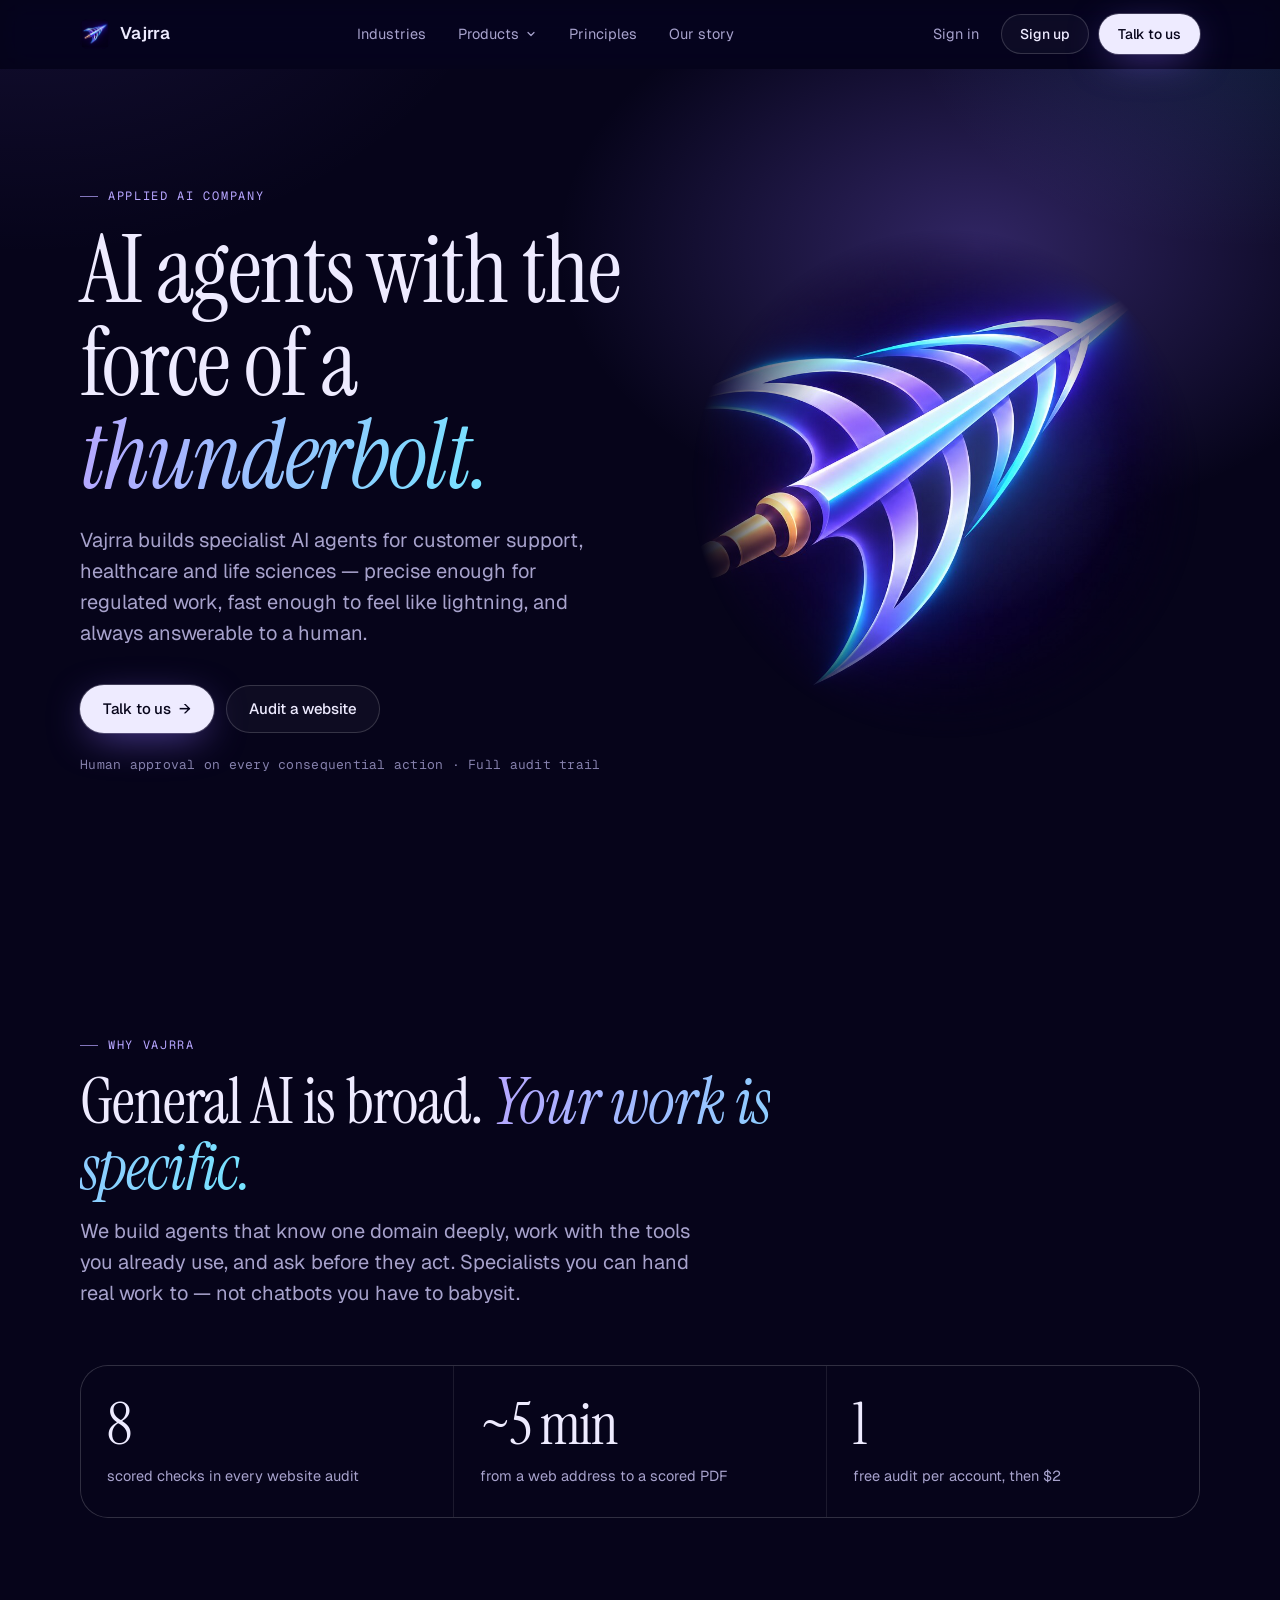
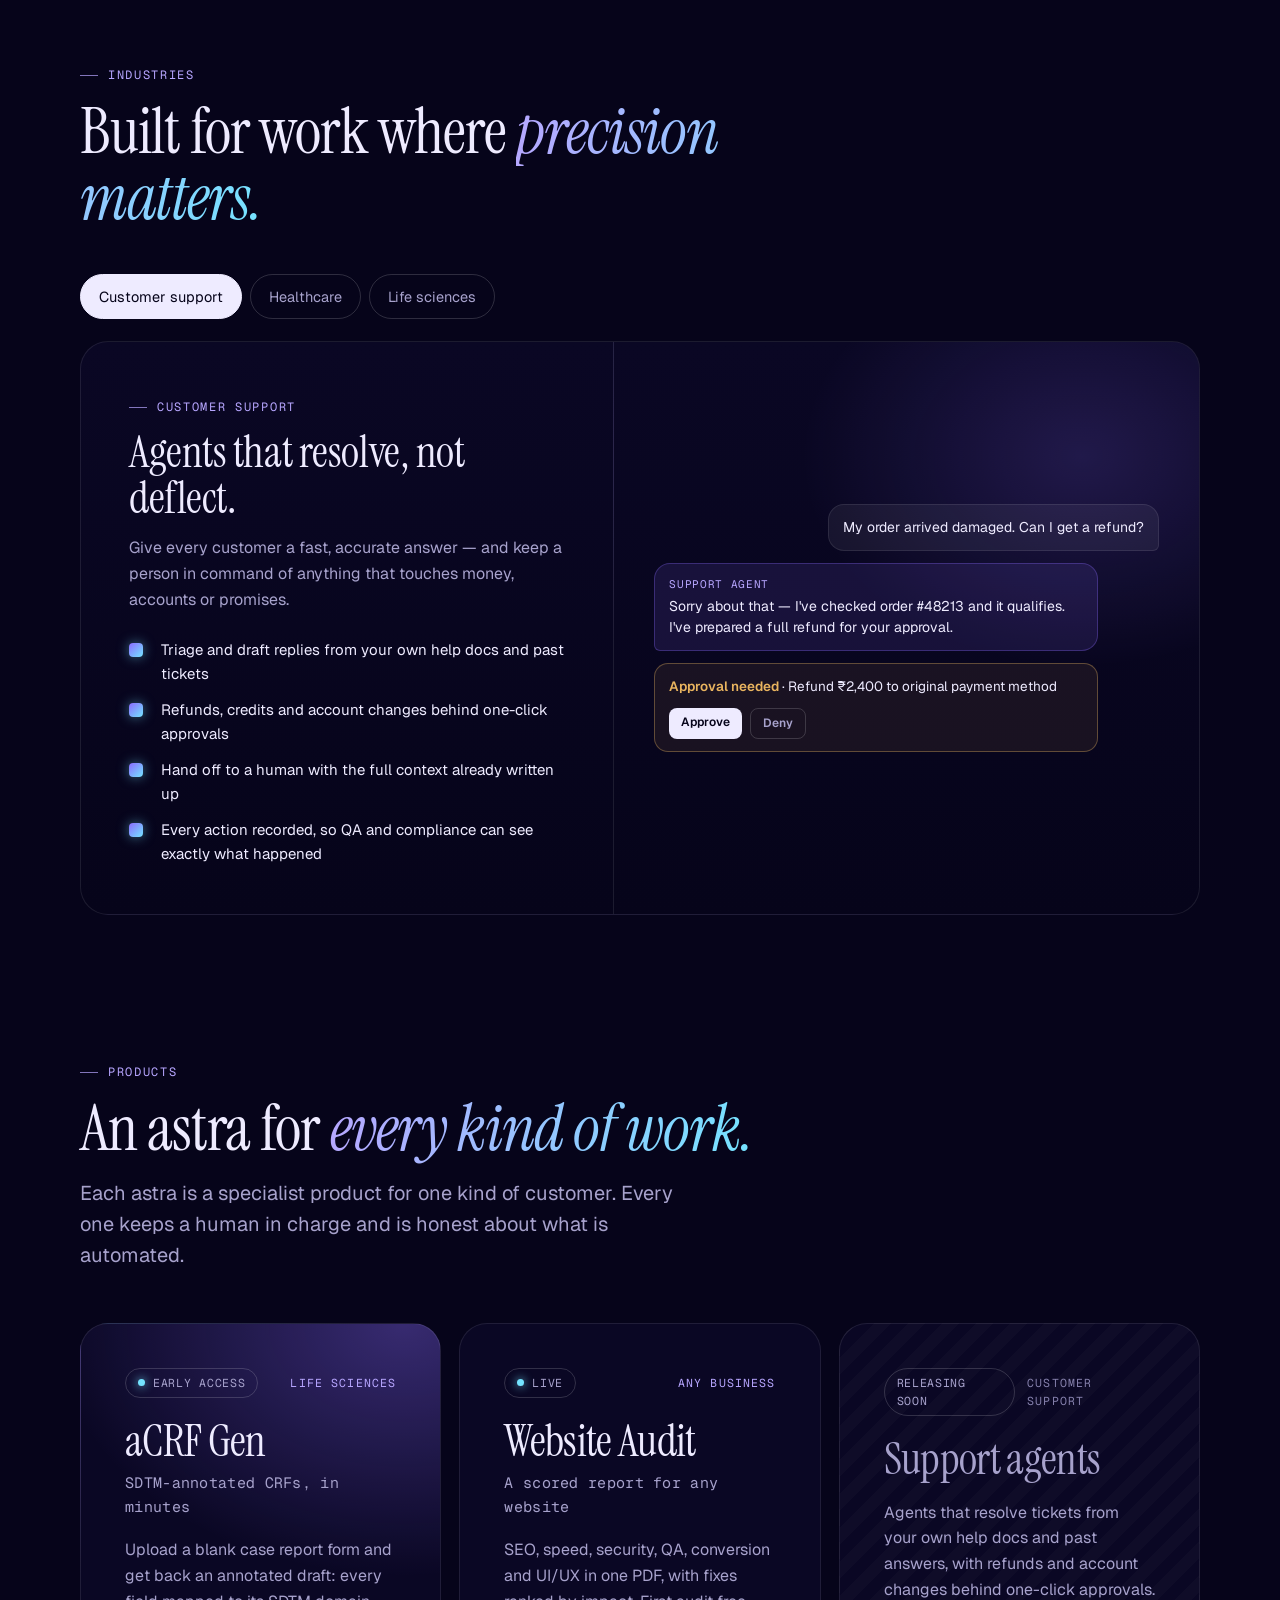
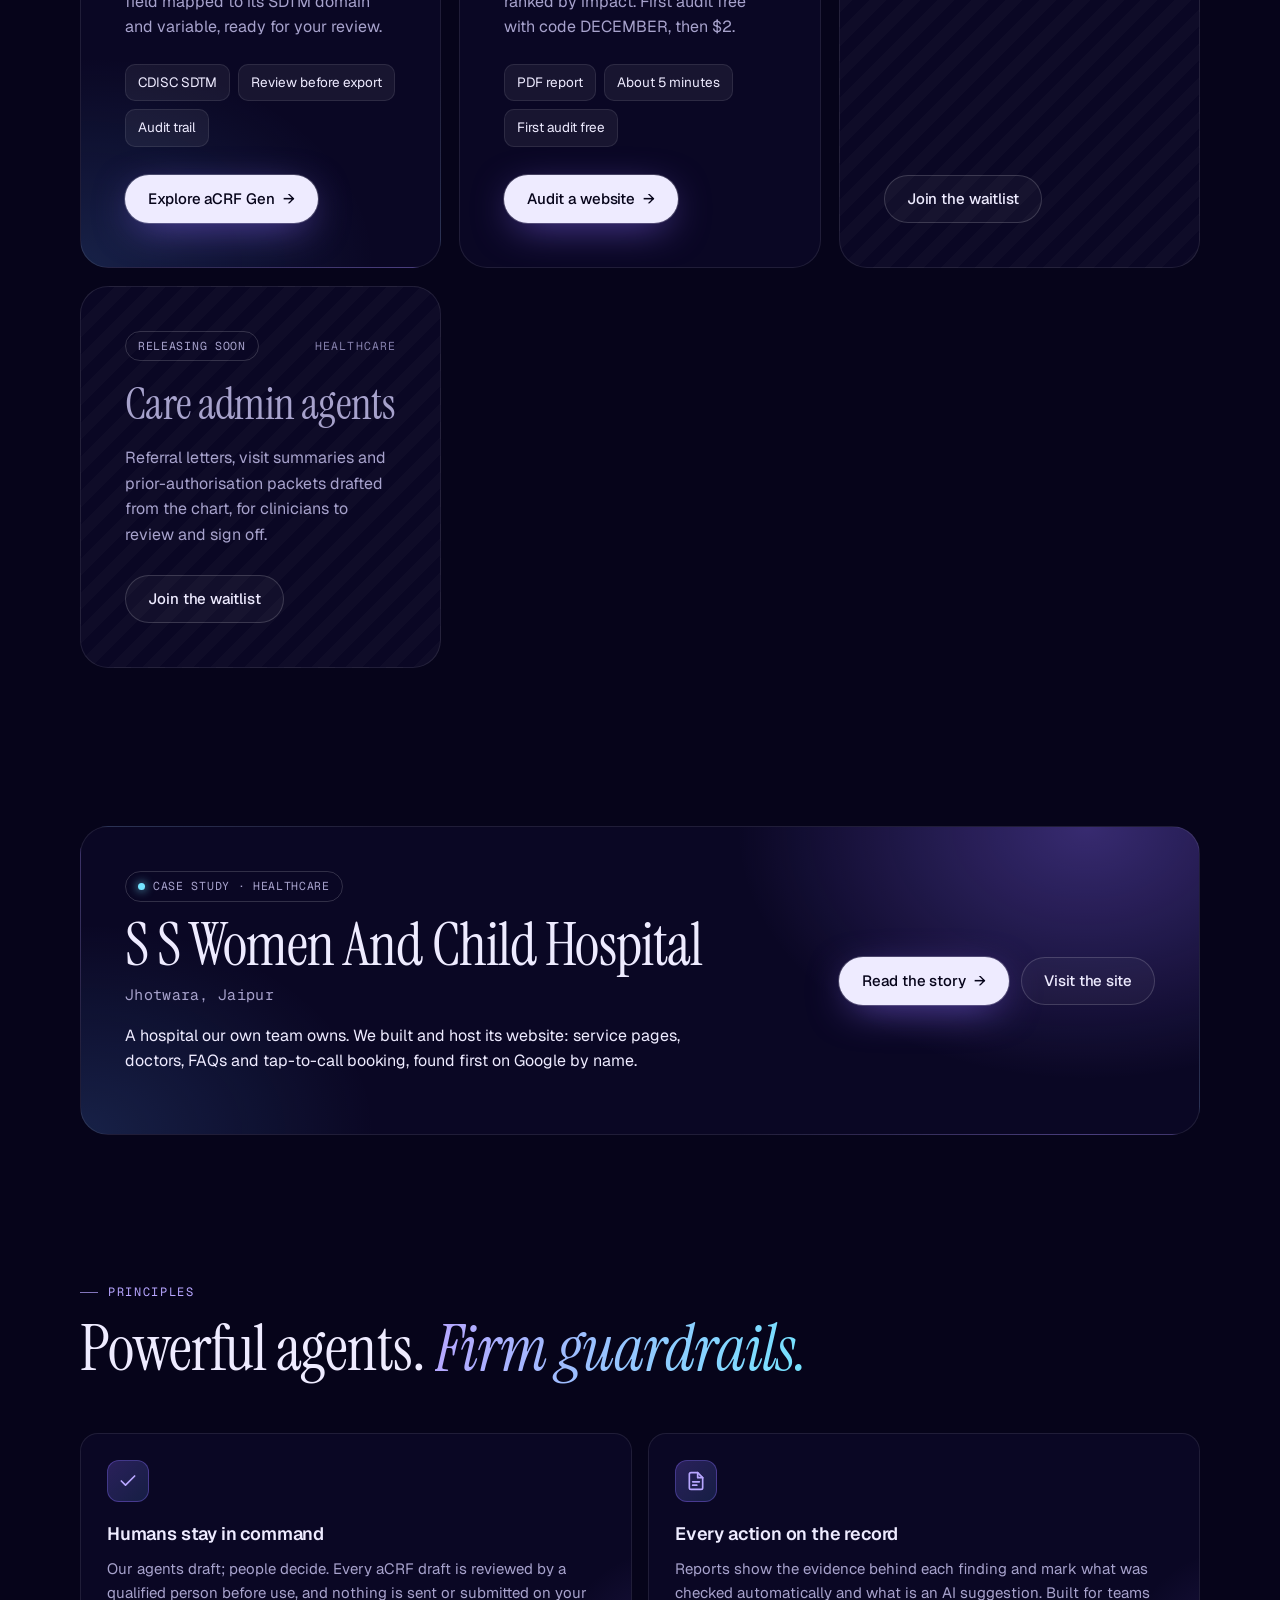
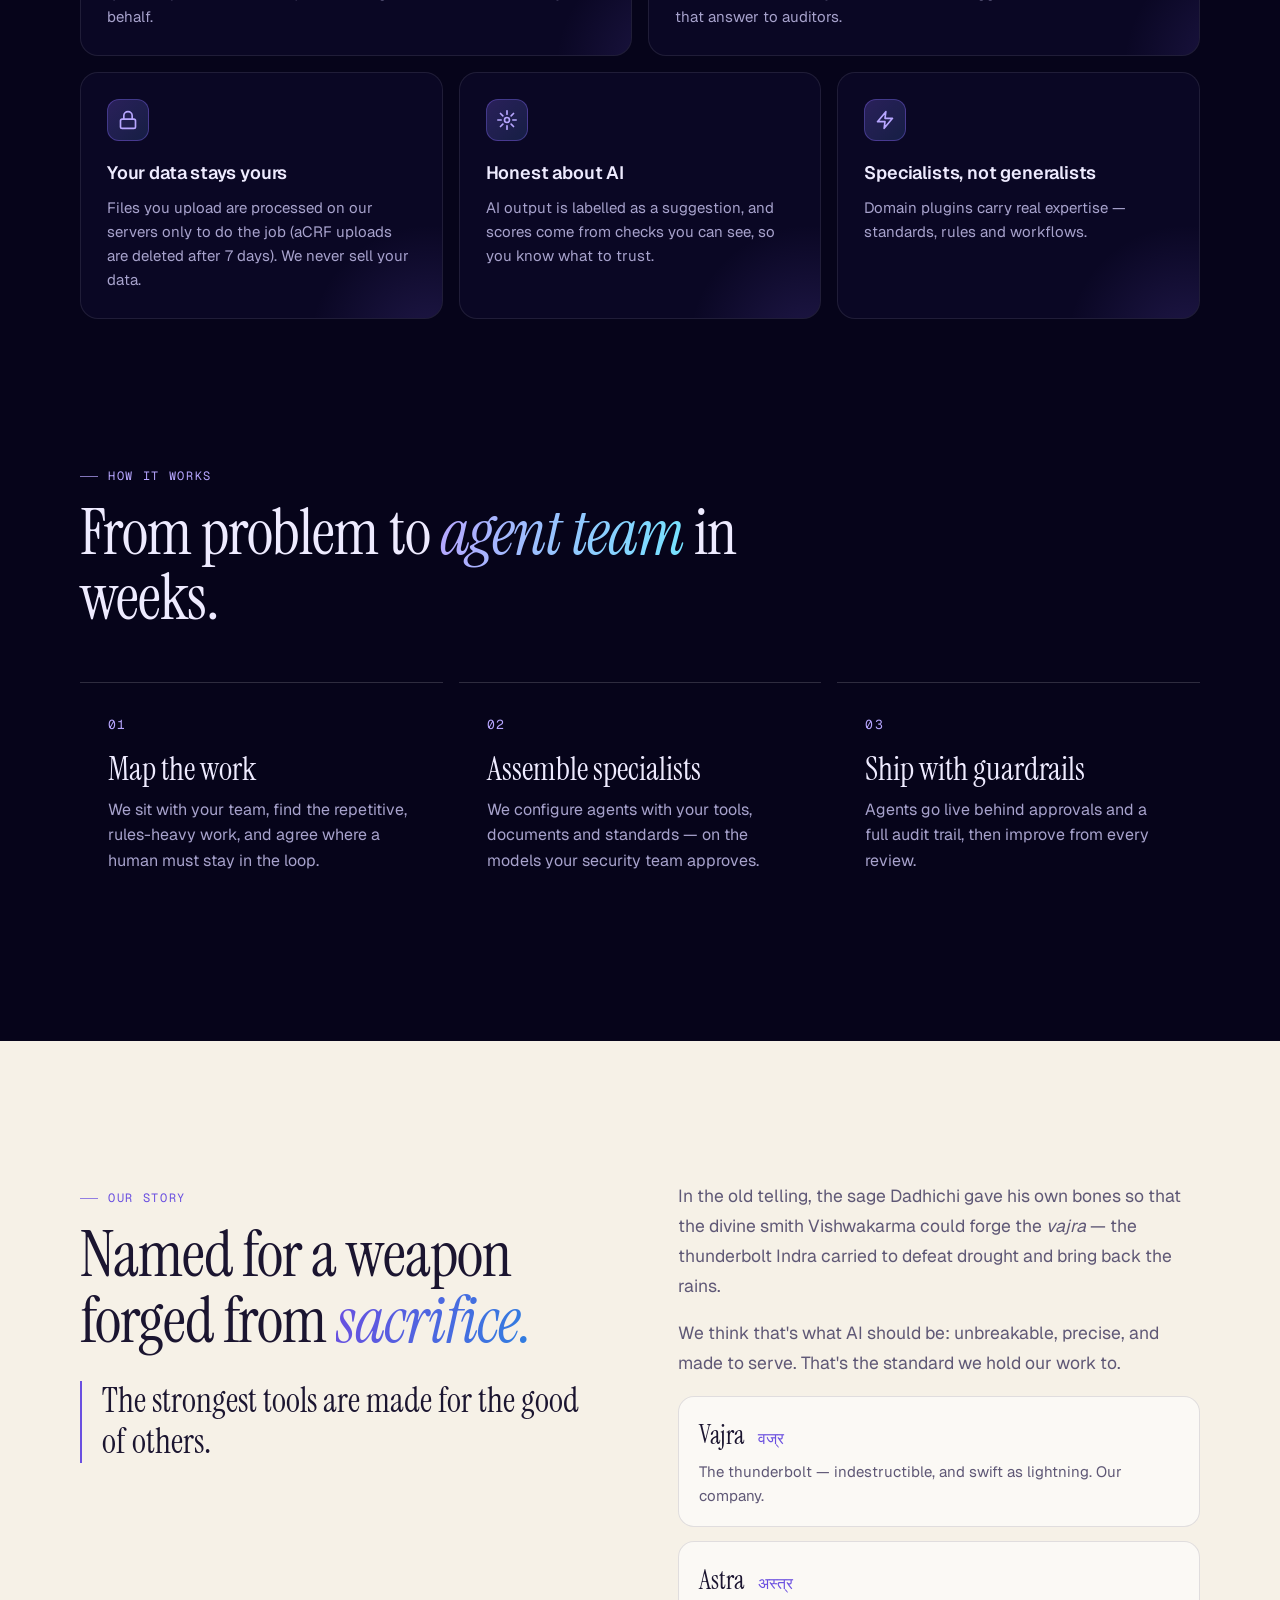
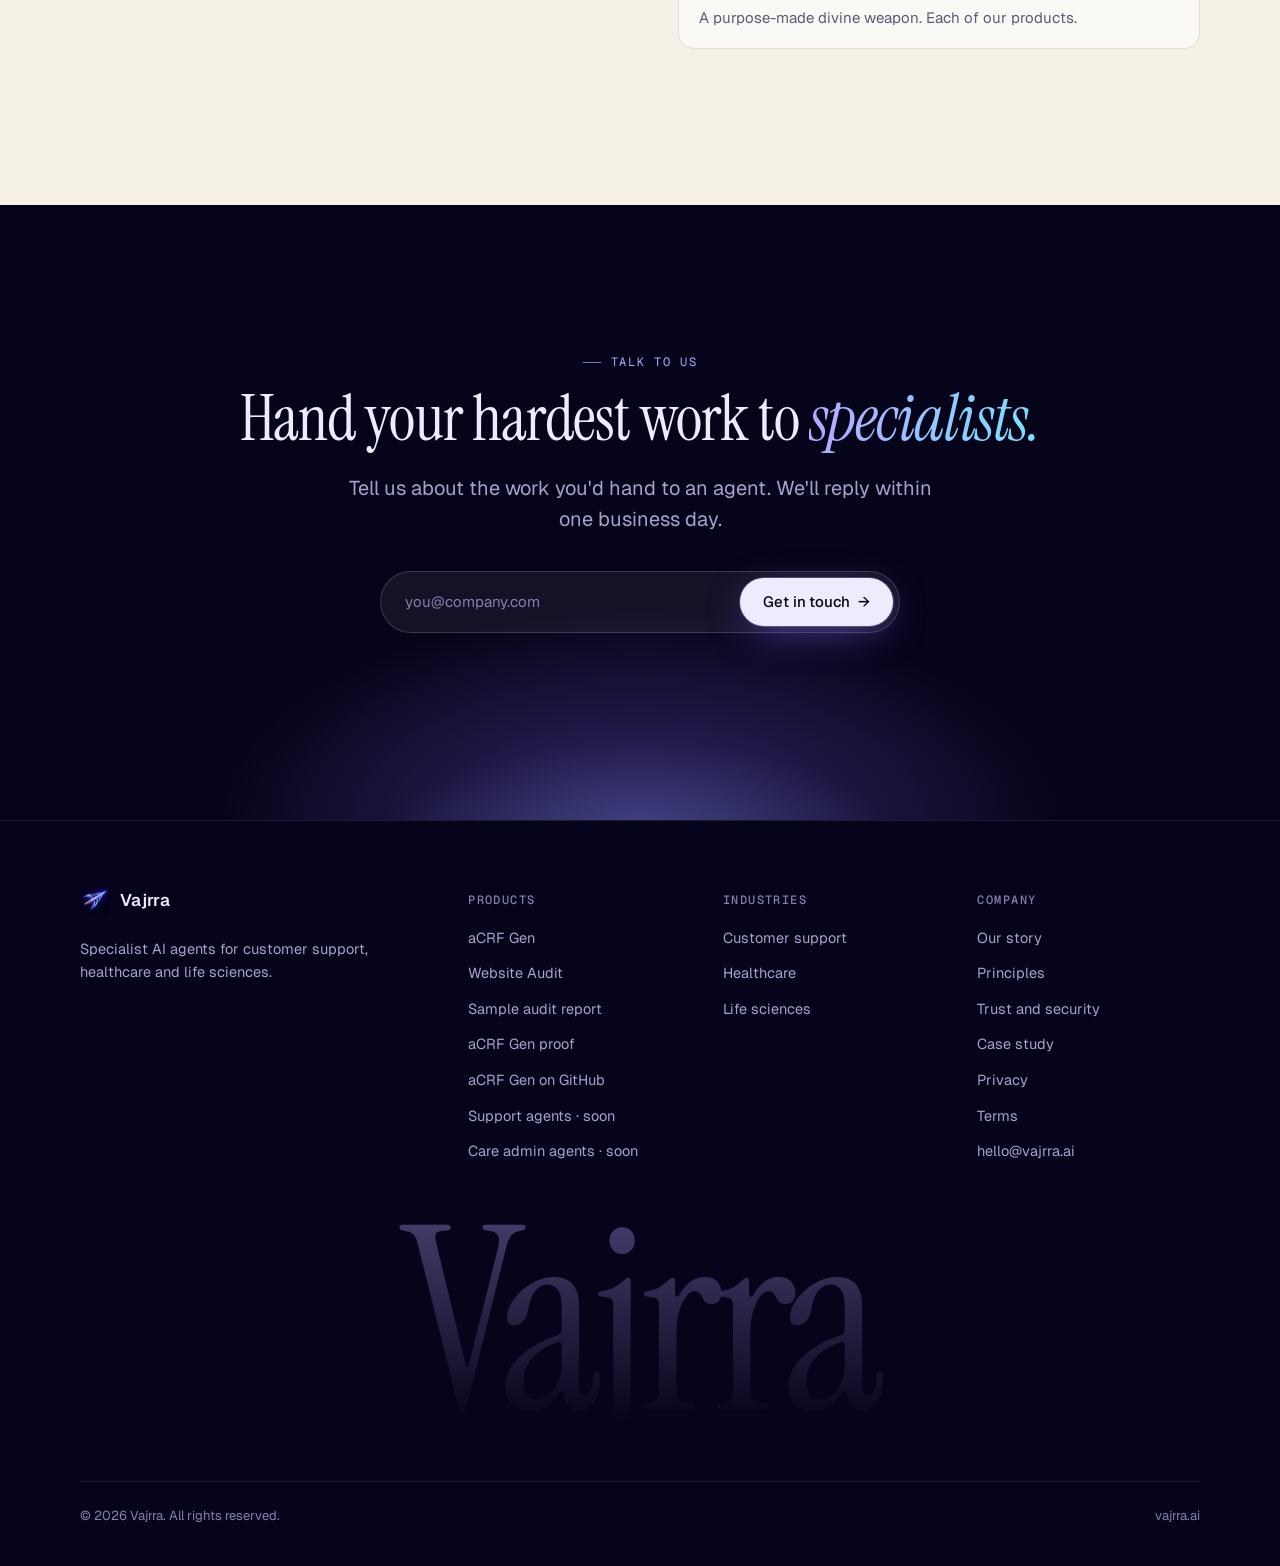
==== index.html @ 51280424 "Remove remaining Divyastra-era claims from the home page Replace the engine/desktop/telemetry stats," ====
<!doctype html>
<html lang="en">
<head>
  <meta charset="utf-8" />
  <meta name="viewport" content="width=device-width, initial-scale=1" />
  <title>Vajrra — Specialist AI agents for life sciences &amp; healthcare</title>
  <meta name="description" content="Vajrra builds specialist AI agents for customer support, healthcare and life sciences — precise, auditable, and always answerable to a human." />
  <meta name="theme-color" content="#06041a" />
  <link rel="canonical" href="https://vajrra.ai/" />
  <link rel="icon" type="image/png" sizes="32x32" href="assets/favicon-32.png" />
  <link rel="apple-touch-icon" href="assets/apple-touch-icon.png" />
  <meta property="og:type" content="website" />
  <meta property="og:site_name" content="Vajrra" />
  <meta property="og:title" content="Vajrra — Specialist AI agents for life sciences &amp; healthcare" />
  <meta property="og:description" content="Specialist AI agents for customer support, healthcare and life sciences." />
  <meta property="og:url" content="https://vajrra.ai/" />
  <meta property="og:image" content="https://vajrra.ai/assets/og-image.jpg" />
  <meta name="twitter:card" content="summary_large_image" />
  <link rel="preconnect" href="https://fonts.googleapis.com" />
  <link rel="preconnect" href="https://fonts.gstatic.com" crossorigin />
  <link href="https://fonts.googleapis.com/css2?family=Geist:wght@400;500;600;700&family=Geist+Mono:wght@400;500&family=Instrument+Serif:ital@0;1&display=swap" rel="stylesheet" />
  <link rel="stylesheet" href="styles.css?v=7" />
  <script type="application/ld+json">
    {"@context":"https://schema.org","@graph":[{"@type":"Organization","@id":"https://vajrra.ai/#org","name":"Vajrra","url":"https://vajrra.ai/","logo":"https://vajrra.ai/assets/logo-mark.png","email":"hello@vajrra.ai","description":"Vajrra builds specialist AI agents for customer support, healthcare and life sciences."},{"@type":"WebSite","@id":"https://vajrra.ai/#site","url":"https://vajrra.ai/","name":"Vajrra","publisher":{"@id":"https://vajrra.ai/#org"}}]}
  </script>
</head>
<body>
  <a class="skip" href="#main">Skip to content</a>

  <header class="nav">
    <div class="wrap nav-inner">
      <a class="brand" href="/" aria-label="Vajrra home"><img src="assets/logo-mark.png" alt="" width="30" height="30" />Vajrra</a>
      <nav class="nav-links" aria-label="Primary">
        <a href="#industries">Industries</a>
        <div class="nav-item">
          <button class="nav-trigger" aria-expanded="false" aria-controls="products-menu">Products <svg width="12" height="12" viewBox="0 0 24 24" fill="none" stroke="currentColor" stroke-width="2.4" stroke-linecap="round" stroke-linejoin="round" aria-hidden="true"><path d="m6 9 6 6 6-6"/></svg></button>
          <div class="nav-menu" id="products-menu">
            <div class="nav-menu-inner">
              <div class="menu-group">
                <span class="menu-label">Life sciences</span>
                <a class="menu-link" href="acrf.html"><strong>aCRF Gen <em class="badge">Early access</em></strong><small>SDTM-annotated CRFs, drafted in minutes.</small></a>
              </div>
              <div class="menu-group">
                <span class="menu-label">Any business</span>
                <a class="menu-link" href="audit.html"><strong>Website Audit <em class="badge">New</em></strong><small>A scored SEO, speed and security report for any site.</small></a>
              </div>
              <div class="menu-group">
                <span class="menu-label">Customer support</span>
                <a class="menu-link soon" href="#customer-support"><strong>Support agents <em class="badge soon">Releasing soon</em></strong><small>Resolve tickets from your own docs, with approvals.</small></a>
              </div>
              <div class="menu-group">
                <span class="menu-label">Healthcare</span>
                <a class="menu-link soon" href="#healthcare"><strong>Care admin agents <em class="badge soon">Releasing soon</em></strong><small>Referrals, summaries and prior-auth packets, drafted.</small></a>
              </div>
            </div>
          </div>
        </div>
        <a href="#principles">Principles</a>
        <a href="#story">Our story</a>
      </nav>
      <div class="nav-cta">
        <a class="nav-signin" href="https://accounts.vajrra.ai/signin">Sign in</a>
        <a class="btn btn-ghost" href="https://accounts.vajrra.ai/signin?mode=signup">Sign up</a>
        <a class="btn btn-primary" href="#contact">Talk to us</a>
        <button class="menu-toggle" aria-label="Open menu" aria-expanded="false" aria-controls="mobile-menu">
          <svg width="18" height="18" viewBox="0 0 24 24" fill="none" stroke="currentColor" stroke-width="2" stroke-linecap="round"><path d="M4 7h16M4 12h16M4 17h16"/></svg>
        </button>
      </div>
    </div>
    <div class="mobile-menu" id="mobile-menu">
      <span class="mobile-label">Products</span>
      <a href="acrf.html">aCRF Gen <em class="badge">Early access</em></a>
      <a href="audit.html">Website Audit <em class="badge">New</em></a>
      <a href="#customer-support">Support agents <em class="badge soon">Soon</em></a>
      <a href="#healthcare">Care admin agents <em class="badge soon">Soon</em></a>
      <span class="mobile-label">Account</span>
      <a href="https://accounts.vajrra.ai/signin">Sign in</a>
      <a href="https://accounts.vajrra.ai/signin?mode=signup">Sign up</a>
      <span class="mobile-label">Company</span>
      <a href="#industries">Industries</a>
      <a href="#principles">Principles</a>
      <a href="#story">Our story</a>
      <a href="#contact">Talk to us</a>
    </div>
  </header>

  <main id="main">
    <!-- Hero -->
    <section class="hero">
      <div class="wrap hero-grid">
        <div class="hero-copy">
          <span class="eyebrow">Applied AI company</span>
          <h1 class="display">AI agents with the force of a <em>thunderbolt.</em></h1>
          <p class="lede">Vajrra builds specialist AI agents for customer support, healthcare and life sciences — precise enough for regulated work, fast enough to feel like lightning, and always answerable to a human.</p>
          <div class="cta-row">
            <a class="btn btn-primary" href="#contact">Talk to us <span class="arrow" aria-hidden="true">→</span></a>
            <a class="btn btn-ghost" href="audit.html">Audit a website</a>
          </div>
          <p class="hero-note">Human approval on every consequential action · Full audit trail</p>
        </div>

        <div class="hero-visual" aria-hidden="true">
          <div class="hero-art"><img src="assets/vajra-hero.jpg" alt="" width="1300" height="1024" fetchpriority="high" /></div>
        </div>
      </div>
    </section>


    <!-- Why -->
    <section class="section">
      <div class="wrap">
        <div class="section-head reveal">
          <span class="eyebrow">Why Vajrra</span>
          <h2 class="h2">General AI is broad. <em>Your work is specific.</em></h2>
          <p class="lede">We build agents that know one domain deeply, work with the tools you already use, and ask before they act. Specialists you can hand real work to — not chatbots you have to babysit.</p>
        </div>
        <div class="stats reveal">
          <div class="stat"><strong>8</strong><span>scored checks in every website audit</span></div>
          <div class="stat"><strong>~5 min</strong><span>from a web address to a scored PDF</span></div>
          <div class="stat"><strong>1</strong><span>free audit per account, then $2</span></div>
        </div>
      </div>
    </section>

    <!-- Industries -->
    <section class="section" id="industries" style="padding-top: 0">
      <div class="wrap">
        <div class="section-head reveal">
          <span class="eyebrow">Industries</span>
          <h2 class="h2">Built for work where <em>precision matters.</em></h2>
        </div>

        <div class="tabs reveal" role="tablist" aria-label="Industries">
          <button class="tab" role="tab" id="tab-support" aria-controls="panel-support" aria-selected="true">Customer support</button>
          <button class="tab" role="tab" id="tab-health" aria-controls="panel-health" aria-selected="false" tabindex="-1">Healthcare</button>
          <button class="tab" role="tab" id="tab-life" aria-controls="panel-life" aria-selected="false" tabindex="-1">Life sciences</button>
        </div>

        <div class="panel reveal" role="tabpanel" id="panel-support" aria-labelledby="tab-support">
          <div class="panel-copy">
            <span class="eyebrow">Customer support</span>
            <h3>Agents that resolve, not deflect.</h3>
            <p>Give every customer a fast, accurate answer — and keep a person in command of anything that touches money, accounts or promises.</p>
            <ul class="uses">
              <li>Triage and draft replies from your own help docs and past tickets</li>
              <li>Refunds, credits and account changes behind one-click approvals</li>
              <li>Hand off to a human with the full context already written up</li>
              <li>Every action recorded, so QA and compliance can see exactly what happened</li>
            </ul>
          </div>
          <div class="panel-visual" aria-hidden="true">
            <div class="msg user">My order arrived damaged. Can I get a refund?</div>
            <div class="msg bot"><span class="tag">SUPPORT AGENT</span>Sorry about that — I've checked order #48213 and it qualifies. I've prepared a full refund for your approval.</div>
            <div class="approval"><b>Approval needed</b> · Refund ₹2,400 to original payment method<div class="row"><span>Approve</span><span>Deny</span></div></div>
          </div>
        </div>

        <div class="panel" role="tabpanel" id="panel-health" aria-labelledby="tab-health" hidden>
          <div class="panel-copy">
            <span class="eyebrow">Healthcare</span>
            <h3>Less paperwork. More time for patients.</h3>
            <p>Agents that take on the administrative load around care — drafting, summarising and assembling — while clinicians stay the decision-makers.</p>
            <ul class="uses">
              <li>Draft visit summaries, referral letters and discharge notes for review</li>
              <li>Assemble prior-authorisation packets from the chart and payer policy</li>
              <li>Answer policy and guideline questions with sources attached</li>
              <li>Every draft reviewed by a clinician before anything is used</li>
            </ul>
          </div>
          <div class="panel-visual" aria-hidden="true">
            <div class="msg user">Draft the referral letter for today's cardiology consult.</div>
            <div class="msg bot"><span class="tag">CARE ADMIN AGENT</span>Draft ready: reason for referral, relevant history, current medications and recent labs. Two fields need your confirmation.</div>
            <div class="approval"><b>Review needed</b> · Send referral to Dr. Rao's clinic<div class="row"><span>Approve</span><span>Edit</span></div></div>
          </div>
        </div>

        <div class="panel" role="tabpanel" id="panel-life" aria-labelledby="tab-life" hidden>
          <div class="panel-copy">
            <span class="eyebrow">Life sciences</span>
            <h3>Annotated CRFs, drafted in minutes.</h3>
            <p>Upload a blank case report form and get an SDTM-annotated draft back, with every mapping visible for a qualified person to review.</p>
            <ul class="uses">
              <li><a href="acrf.html"><strong>aCRF Gen</strong></a> — every field mapped to its SDTM domain and variable</li>
              <li>Review the draft before you export or submit anything</li>
              <li>Uploaded files are deleted after 7 days</li>
            </ul>
          </div>
          <div class="panel-visual" aria-hidden="true">
            <div class="msg user">Annotate the blank CRF I just uploaded.</div>
            <div class="msg bot"><span class="tag">ACRF GEN</span>Draft ready: each field mapped to its SDTM domain and variable. Anything I was unsure about is flagged for your review.</div>
          </div>
        </div>

      </div>
    </section>

    <!-- Products -->
    <section class="section" id="products" style="padding-top: 0">
      <div class="wrap">
        <div class="section-head reveal">
          <span class="eyebrow">Products</span>
          <h2 class="h2">An astra for <em>every kind of work.</em></h2>
          <p class="lede">Each astra is a specialist product for one kind of customer. Every one keeps a human in charge and is honest about what is automated.</p>
        </div>

        <div class="astras">
          <article class="product flagship astra reveal" id="life-sciences">
            <div class="astra-top"><span class="pill"><span class="live"></span>Early access</span><span class="astra-for">Life sciences</span></div>
            <h3>aCRF Gen</h3>
            <div class="sub">SDTM-annotated CRFs, in minutes</div>
            <p>Upload a blank case report form and get back an annotated draft: every field mapped to its SDTM domain and variable, ready for your review.</p>
            <div class="feature-chips"><span>CDISC SDTM</span><span>Review before export</span><span>Audit trail</span></div>
            <div class="spacer"></div>
            <a class="btn btn-primary" href="acrf.html">Explore aCRF Gen <span class="arrow" aria-hidden="true">→</span></a>
          </article>

          <article class="product astra reveal" id="website-audit">
            <div class="astra-top"><span class="pill"><span class="live"></span>Live</span><span class="astra-for">Any business</span></div>
            <h3>Website Audit</h3>
            <div class="sub">A scored report for any website</div>
            <p>SEO, speed, security, QA, conversion and UI/UX in one PDF, with fixes ranked by impact. First audit free with code DECEMBER, then $2.</p>
            <div class="feature-chips"><span>PDF report</span><span>About 5 minutes</span><span>First audit free</span></div>
            <div class="spacer"></div>
            <a class="btn btn-primary" href="audit.html">Audit a website <span class="arrow" aria-hidden="true">→</span></a>
          </article>

          <article class="product soon astra reveal" id="customer-support">
            <div class="astra-top"><span class="pill">Releasing soon</span><span class="astra-for">Customer support</span></div>
            <h3>Support agents</h3>
            <p>Agents that resolve tickets from your own help docs and past answers, with refunds and account changes behind one-click approvals.</p>
            <div class="spacer"></div>
            <a class="btn btn-ghost" href="mailto:hello@vajrra.ai?subject=Support%20agents%20%E2%80%94%20early%20access">Join the waitlist</a>
          </article>

          <article class="product soon astra reveal" id="healthcare">
            <div class="astra-top"><span class="pill">Releasing soon</span><span class="astra-for">Healthcare</span></div>
            <h3>Care admin agents</h3>
            <p>Referral letters, visit summaries and prior-authorisation packets drafted from the chart, for clinicians to review and sign off.</p>
            <div class="spacer"></div>
            <a class="btn btn-ghost" href="mailto:hello@vajrra.ai?subject=Care%20admin%20agents%20%E2%80%94%20early%20access">Join the waitlist</a>
          </article>
        </div>
      </div>
    </section>

    <!-- Case study -->
    <section class="section" id="our-work" style="padding-top: 0">
      <div class="wrap">
        <article class="product flagship platform-band reveal">
          <div>
            <span class="pill"><span class="live"></span>Case study · Healthcare</span>
            <h3>S S Women And Child Hospital</h3>
            <div class="sub">Jhotwara, Jaipur</div>
            <p>A hospital our own team owns. We built and host its website: service pages, doctors, FAQs and tap-to-call booking, found first on Google by name.</p>
          </div>
          <div class="cta-row">
            <a class="btn btn-primary" href="client-ss-women-child-hospital.html">Read the story <span class="arrow" aria-hidden="true">→</span></a>
            <a class="btn btn-ghost" href="https://www.sswomenandchildhospital.com/" rel="noopener">Visit the site</a>
          </div>
        </article>
      </div>
    </section>

    <!-- Principles -->
    <section class="section" id="principles" style="padding-top: 0">
      <div class="wrap">
        <div class="section-head reveal">
          <span class="eyebrow">Principles</span>
          <h2 class="h2">Powerful agents. <em>Firm guardrails.</em></h2>
        </div>
        <div class="bento">
          <div class="tile wide reveal">
            <div class="icon"><svg width="20" height="20" viewBox="0 0 24 24" fill="none" stroke="currentColor" stroke-width="2" stroke-linecap="round" stroke-linejoin="round"><path d="M20 6 9 17l-5-5"/></svg></div>
            <h3>Humans stay in command</h3>
            <p>Our agents draft; people decide. Every aCRF draft is reviewed by a qualified person before use, and nothing is sent or submitted on your behalf.</p>
          </div>
          <div class="tile wide reveal">
            <div class="icon"><svg width="20" height="20" viewBox="0 0 24 24" fill="none" stroke="currentColor" stroke-width="2" stroke-linecap="round" stroke-linejoin="round"><path d="M14 2H6a2 2 0 0 0-2 2v16a2 2 0 0 0 2 2h12a2 2 0 0 0 2-2V8z"/><path d="M14 2v6h6M8 13h8M8 17h5"/></svg></div>
            <h3>Every action on the record</h3>
            <p>Reports show the evidence behind each finding and mark what was checked automatically and what is an AI suggestion. Built for teams that answer to auditors.</p>
          </div>
          <div class="tile reveal">
            <div class="icon"><svg width="20" height="20" viewBox="0 0 24 24" fill="none" stroke="currentColor" stroke-width="2" stroke-linecap="round" stroke-linejoin="round"><rect x="3" y="11" width="18" height="11" rx="2"/><path d="M7 11V7a5 5 0 0 1 10 0v4"/></svg></div>
            <h3>Your data stays yours</h3>
            <p>Files you upload are processed on our servers only to do the job (aCRF uploads are deleted after 7 days). We never sell your data.</p>
          </div>
          <div class="tile reveal">
            <div class="icon"><svg width="20" height="20" viewBox="0 0 24 24" fill="none" stroke="currentColor" stroke-width="2" stroke-linecap="round" stroke-linejoin="round"><circle cx="12" cy="12" r="3"/><path d="M12 1v4M12 19v4M4.2 4.2l2.8 2.8M17 17l2.8 2.8M1 12h4M19 12h4M4.2 19.8 7 17M17 7l2.8-2.8"/></svg></div>
            <h3>Honest about AI</h3>
            <p>AI output is labelled as a suggestion, and scores come from checks you can see, so you know what to trust.</p>
          </div>
          <div class="tile reveal">
            <div class="icon"><svg width="20" height="20" viewBox="0 0 24 24" fill="none" stroke="currentColor" stroke-width="2" stroke-linecap="round" stroke-linejoin="round"><path d="M13 2 3 14h9l-1 8 10-12h-9z"/></svg></div>
            <h3>Specialists, not generalists</h3>
            <p>Domain plugins carry real expertise — standards, rules and workflows.</p>
          </div>
        </div>
      </div>
    </section>

    <!-- How it works -->
    <section class="section" style="padding-top: 0">
      <div class="wrap">
        <div class="section-head reveal">
          <span class="eyebrow">How it works</span>
          <h2 class="h2">From problem to <em>agent team</em> in weeks.</h2>
        </div>
        <div class="steps">
          <div class="step reveal"><h3>Map the work</h3><p>We sit with your team, find the repetitive, rules-heavy work, and agree where a human must stay in the loop.</p></div>
          <div class="step reveal"><h3>Assemble specialists</h3><p>We configure agents with your tools, documents and standards — on the models your security team approves.</p></div>
          <div class="step reveal"><h3>Ship with guardrails</h3><p>Agents go live behind approvals and a full audit trail, then improve from every review.</p></div>
        </div>
      </div>
    </section>

    <!-- Origin story -->
    <section class="section origin" id="story">
      <div class="wrap origin-grid">
        <div class="reveal">
          <span class="eyebrow">Our story</span>
          <h2 class="h2">Named for a weapon forged from <em>sacrifice.</em></h2>
          <p class="quote">The strongest tools are made for the good of others.</p>
        </div>
        <div class="reveal">
          <p>In the old telling, the sage Dadhichi gave his own bones so that the divine smith Vishwakarma could forge the <em>vajra</em> — the thunderbolt Indra carried to defeat drought and bring back the rains.</p>
          <p>We think that's what AI should be: unbreakable, precise, and made to serve. That's the standard we hold our work to.</p>
          <dl class="glossary">
            <div><dt>Vajra <small>वज्र</small></dt><dd>The thunderbolt — indestructible, and swift as lightning. Our company.</dd></div>
            <div><dt>Astra <small>अस्त्र</small></dt><dd>A purpose-made divine weapon. Each of our products.</dd></div>
          </dl>
        </div>
      </div>
    </section>

    <!-- Final CTA -->
    <section class="section final" id="contact">
      <div class="wrap reveal">
        <span class="eyebrow">Talk to us</span>
        <h2 class="h2">Hand your hardest work to <em>specialists.</em></h2>
        <p class="lede">Tell us about the work you'd hand to an agent. We'll reply within one business day.</p>
        <form class="contact-form" novalidate>
          <label class="skip" for="email">Work email</label>
          <input id="email" type="email" name="email" placeholder="you@company.com" autocomplete="email" required />
          <button class="btn btn-primary" type="submit">Get in touch <span class="arrow" aria-hidden="true">→</span></button>
        </form>
        <p class="form-note" role="status"></p>
      </div>
    </section>
  </main>

  <footer class="footer">
    <div class="wrap">
      <div class="footer-grid">
        <div>
          <a class="brand" href="/"><img src="assets/logo-mark.png" alt="" width="30" height="30" />Vajrra</a>
          <p>Specialist AI agents for customer support, healthcare and life sciences.</p>
        </div>
        <div>
          <h4>Products</h4>
          <ul><li><a href="acrf.html">aCRF Gen</a></li><li><a href="audit.html">Website Audit</a></li><li><a href="sample-report.html">Sample audit report</a></li><li><a href="proof.html">aCRF Gen proof</a></li><li><a href="https://github.com/himanshuoo7/CRF_Annotation" rel="noopener">aCRF Gen on GitHub</a></li><li><a href="#customer-support">Support agents · soon</a></li><li><a href="#healthcare">Care admin agents · soon</a></li></ul>
        </div>
        <div>
          <h4>Industries</h4>
          <ul><li><a href="#industries">Customer support</a></li><li><a href="#industries">Healthcare</a></li><li><a href="#industries">Life sciences</a></li></ul>
        </div>
        <div>
          <h4>Company</h4>
          <ul><li><a href="#story">Our story</a></li><li><a href="#principles">Principles</a></li><li><a href="trust.html">Trust and security</a></li><li><a href="client-ss-women-child-hospital.html">Case study</a></li><li><a href="privacy.html">Privacy</a></li><li><a href="terms.html">Terms</a></li><li><a href="mailto:hello@vajrra.ai">hello@vajrra.ai</a></li></ul>
        </div>
      </div>
      <div class="wordmark" aria-hidden="true">Vajrra</div>
      <div class="footer-base">
        <span>© <span data-year>2026</span> Vajrra. All rights reserved.</span>
        <span>vajrra.ai</span>
      </div>
    </div>
  </footer>

  <script src="main.js?v=7" defer></script>
</body>
</html>
---- styles.css ----
/* Vajrra — site styles. Storm-indigo ground, electric violet/blue light,
   gold used sparingly (the vajra's grip). Editorial serif for display,
   Geist for everything else. */

:root {
  --bg: #06041a;
  --bg-2: #0a0724;
  --bg-3: #110c33;
  --surface: rgba(255, 255, 255, 0.035);
  --surface-2: rgba(255, 255, 255, 0.06);
  --line: rgba(255, 255, 255, 0.09);
  --line-2: rgba(255, 255, 255, 0.16);
  --text: #eeebff;
  --muted: #a7a2cc;
  --faint: #8580ac;
  --violet: #8b6cff;
  --violet-2: #b7a6ff;
  --blue: #5aa9ff;
  --cyan: #74e4ff;
  --gold: #e9b45f;
  --cream: #f6f1e7;
  --cream-ink: #1b1530;
  --cream-muted: #5f5876;

  --serif: "Instrument Serif", "Times New Roman", serif;
  --sans: "Geist", ui-sans-serif, system-ui, -apple-system, "Segoe UI", sans-serif;
  --mono: "Geist Mono", ui-monospace, "SF Mono", Menlo, monospace;

  --radius: 18px;
  --radius-lg: 28px;
  --max: 1200px;
  --gutter: clamp(16px, 4vw, 40px);
}

* { box-sizing: border-box; }
html { scroll-behavior: smooth; -webkit-text-size-adjust: 100%; }
body {
  margin: 0;
  background: var(--bg);
  color: var(--text);
  font-family: var(--sans);
  font-size: 16px;
  line-height: 1.6;
  -webkit-font-smoothing: antialiased;
  overflow-x: hidden;
}
img { max-width: 100%; display: block; }
a { color: inherit; text-decoration: none; }
button { font: inherit; }
:focus-visible { outline: 2px solid var(--cyan); outline-offset: 3px; border-radius: 8px; }

.wrap { width: 100%; max-width: var(--max); margin: 0 auto; padding: 0 var(--gutter); }
.skip { position: absolute; left: -9999px; }
.skip:focus { left: 16px; top: 16px; z-index: 100; background: var(--text); color: var(--bg); padding: 8px 14px; border-radius: 10px; }

/* ---------- type ---------- */
.eyebrow {
  display: inline-flex; align-items: center; gap: 10px;
  font-family: var(--mono); font-size: 12px; letter-spacing: 0.14em; text-transform: uppercase;
  color: var(--violet-2);
}
.eyebrow::before { content: ""; width: 18px; height: 1px; background: currentColor; opacity: 0.7; }
.display {
  font-family: var(--serif); font-weight: 400;
  font-size: clamp(44px, 7.4vw, 96px); line-height: 0.98; letter-spacing: -0.02em;
  margin: 18px 0 0;
}
.display em, .h2 em { font-style: italic; color: transparent; background: linear-gradient(100deg, var(--violet-2), var(--cyan)); -webkit-background-clip: text; background-clip: text; }
.h2 {
  font-family: var(--serif); font-weight: 400;
  font-size: clamp(36px, 5vw, 64px); line-height: 1.02; letter-spacing: -0.015em;
  margin: 14px 0 0;
}
.lede { color: var(--muted); font-size: clamp(17px, 1.6vw, 20px); line-height: 1.55; max-width: 620px; margin: 22px 0 0; }
.section-head { max-width: 760px; }
.section-head .lede { margin-top: 16px; }

/* ---------- buttons ---------- */
.btn {
  display: inline-flex; align-items: center; justify-content: center; gap: 8px;
  height: 48px; padding: 0 22px; border-radius: 999px;
  font-size: 15px; font-weight: 500; letter-spacing: -0.005em;
  border: 1px solid transparent; cursor: pointer;
  transition: transform 0.2s ease, background 0.2s ease, border-color 0.2s ease, box-shadow 0.2s ease;
}
.btn:hover { transform: translateY(-1px); }
.btn-primary {
  background: var(--text); color: var(--bg);
  box-shadow: 0 0 0 1px rgba(255, 255, 255, 0.2), 0 10px 40px -10px rgba(139, 108, 255, 0.7);
}
.btn-primary:hover { background: #fff; box-shadow: 0 0 0 1px #fff, 0 14px 50px -10px rgba(116, 228, 255, 0.7); }
.btn-ghost { background: var(--surface); border-color: var(--line-2); color: var(--text); }
.btn-ghost:hover { background: var(--surface-2); border-color: rgba(255, 255, 255, 0.3); }
.btn .arrow { transition: transform 0.2s ease; }
.btn:hover .arrow { transform: translateX(3px); }
.cta-row { display: flex; flex-wrap: wrap; gap: 12px; margin-top: 36px; }

/* ---------- nav ---------- */
.nav {
  position: sticky; top: 0; z-index: 50;
  backdrop-filter: saturate(160%) blur(16px); -webkit-backdrop-filter: saturate(160%) blur(16px);
  background: rgba(6, 4, 26, 0.6);
  border-bottom: 1px solid transparent;
  transition: border-color 0.3s ease, background 0.3s ease;
}
.nav.scrolled { border-bottom-color: var(--line); background: rgba(6, 4, 26, 0.82); }
.nav-inner { display: flex; align-items: center; justify-content: space-between; height: 68px; gap: 24px; }
.brand { display: inline-flex; align-items: center; gap: 10px; font-weight: 600; letter-spacing: 0.02em; font-size: 17px; }
.brand img { width: 30px; height: 30px; border-radius: 8px; }
.nav-links { display: flex; align-items: center; gap: 4px; }
.nav-links a { padding: 8px 14px; border-radius: 999px; color: var(--muted); font-size: 14.5px; transition: color 0.2s, background 0.2s; }
.nav-links a:hover, .nav-links a[aria-current="page"] { color: var(--text); background: var(--surface-2); }
.nav-cta { display: flex; align-items: center; gap: 10px; }
.nav .btn { height: 40px; padding: 0 18px; font-size: 14px; }
.nav-signin { padding: 8px 12px; border-radius: 999px; color: var(--muted); font-size: 14.5px; transition: color 0.2s, background 0.2s; }
.nav-signin:hover { color: var(--text); background: var(--surface-2); }
.nav-signin.signed-in { display: inline-flex; align-items: center; gap: 8px; color: var(--text); padding: 5px 12px 5px 5px; border: 1px solid var(--line-2); }
.nav-initial { display: grid; place-items: center; width: 28px; height: 28px; border-radius: 50%; background: linear-gradient(135deg, var(--violet), var(--blue)); color: var(--bg); font-size: 13px; font-weight: 700; }
/* products dropdown */
.nav-item { position: relative; }
.nav-trigger {
  display: inline-flex; align-items: center; gap: 6px; padding: 8px 14px; border-radius: 999px; border: 0; background: transparent;
  color: var(--muted); font-size: 14.5px; cursor: pointer; transition: color 0.2s, background 0.2s;
}
.nav-trigger svg { transition: transform 0.2s ease; }
.nav-trigger:hover, .nav-item.open .nav-trigger { color: var(--text); background: var(--surface-2); }
.nav-item.open .nav-trigger svg { transform: rotate(180deg); }
.nav-menu {
  position: absolute; top: 100%; left: 50%; width: min(760px, calc(100vw - 32px)); padding-top: 12px;
  transform: translate(-50%, 6px); opacity: 0; visibility: hidden; transition: opacity 0.18s ease, transform 0.18s ease, visibility 0.18s;
}
.nav-item.open .nav-menu { opacity: 1; visibility: visible; transform: translate(-50%, 0); }
.nav-menu-inner {
  display: grid; grid-template-columns: repeat(3, 1fr); gap: 6px; padding: 10px; border-radius: 20px;
  border: 1px solid var(--line-2); background: #0c0928; box-shadow: 0 30px 80px -20px rgba(0, 0, 0, 0.7), 0 0 60px -30px rgba(139, 108, 255, 0.6);
}
.menu-group { padding: 10px 12px 12px; border-radius: 14px; }
.menu-group.platform { grid-column: 1 / -1; background: radial-gradient(320px 120px at 100% 0%, rgba(139, 108, 255, 0.22), transparent 70%), var(--surface); border: 1px solid var(--line); }
.menu-label { display: block; font-family: var(--mono); font-size: 11px; letter-spacing: 0.12em; text-transform: uppercase; color: var(--faint); margin-bottom: 6px; }
.menu-link { display: block; margin: 0 -8px; padding: 8px; border-radius: 10px; transition: background 0.2s; }
.menu-link:hover { background: var(--surface-2); }
.menu-link strong { display: flex; flex-wrap: wrap; align-items: center; gap: 4px 8px; font-size: 15px; font-weight: 600; color: var(--text); }
.menu-link small { display: block; margin-top: 2px; color: var(--muted); font-size: 13px; line-height: 1.45; }
.menu-link.soon strong { color: var(--muted); }
.badge { font-style: normal; font-family: var(--mono); font-size: 10px; font-weight: 500; letter-spacing: 0.08em; text-transform: uppercase; padding: 2px 7px; border-radius: 999px; border: 1px solid rgba(116, 228, 255, 0.45); color: var(--cyan); }
.badge.soon { border-color: var(--line-2); color: var(--faint); }
.mobile-menu .mobile-label { padding: 14px 4px 2px; font-family: var(--mono); font-size: 11px; letter-spacing: 0.12em; text-transform: uppercase; color: var(--faint); }
.mobile-menu .badge { margin-left: 8px; vertical-align: middle; }

.menu-toggle { display: none; width: 42px; height: 42px; border-radius: 12px; border: 1px solid var(--line-2); background: var(--surface); color: var(--text); cursor: pointer; align-items: center; justify-content: center; }
.mobile-menu { display: none; }

/* ---------- hero ---------- */
.hero { position: relative; padding: clamp(56px, 9vw, 110px) 0 clamp(64px, 8vw, 100px); overflow: hidden; }
.hero::before {
  content: ""; position: absolute; inset: -20% -10% auto -10%; height: 900px; z-index: -1;
  background:
    radial-gradient(600px 400px at 72% 38%, rgba(139, 108, 255, 0.32), transparent 70%),
    radial-gradient(500px 360px at 90% 10%, rgba(90, 169, 255, 0.18), transparent 70%),
    radial-gradient(700px 500px at 10% 0%, rgba(139, 108, 255, 0.12), transparent 70%);
}
.hero-grid { display: grid; grid-template-columns: 1.08fr 1fr; gap: clamp(32px, 5vw, 64px); align-items: center; }
.hero-copy .lede { max-width: 560px; }
.hero-note { margin-top: 22px; font-size: 13px; color: var(--faint); font-family: var(--mono); letter-spacing: 0.02em; }

.hero-visual { position: relative; aspect-ratio: 1 / 1; max-width: 560px; justify-self: end; width: 100%; }
.hero-art {
  position: absolute; inset: 0; border-radius: var(--radius-lg); overflow: hidden;
  -webkit-mask-image: radial-gradient(closest-side, #000 62%, transparent 100%);
  mask-image: radial-gradient(closest-side, #000 62%, transparent 100%);
}
.hero-art img { width: 100%; height: 100%; object-fit: cover; transform: scale(1.12); animation: float 9s ease-in-out infinite; }
.hero-art::after {
  content: ""; position: absolute; inset: 0;
  background: radial-gradient(closest-side at 55% 45%, rgba(116, 228, 255, 0.18), transparent 70%);
  mix-blend-mode: screen; animation: pulse 4.5s ease-in-out infinite;
}
@keyframes float { 0%, 100% { transform: scale(1.12) translate(0, 0); } 50% { transform: scale(1.12) translate(-6px, -10px); } }
@keyframes pulse { 0%, 100% { opacity: 0.5; } 50% { opacity: 1; } }


/* ---------- works-with strip ---------- */
.works { border-top: 1px solid var(--line); border-bottom: 1px solid var(--line); padding: 26px 0; }
.works-inner { display: flex; align-items: center; gap: 28px; }
.works-label { flex: none; font-family: var(--mono); font-size: 12px; letter-spacing: 0.12em; text-transform: uppercase; color: var(--faint); }
.marquee { flex: 1; overflow: hidden; -webkit-mask-image: linear-gradient(90deg, transparent, #000 8%, #000 92%, transparent); mask-image: linear-gradient(90deg, transparent, #000 8%, #000 92%, transparent); }
.marquee-track { display: flex; gap: 56px; width: max-content; animation: scroll 36s linear infinite; }
.marquee-track span { font-size: 19px; font-weight: 500; color: var(--muted); letter-spacing: -0.01em; white-space: nowrap; }
@keyframes scroll { to { transform: translateX(-50%); } }

/* ---------- sections ---------- */
section { position: relative; }
.section { padding: clamp(80px, 11vw, 140px) 0; }

/* stats */
.stats { display: grid; grid-template-columns: repeat(3, 1fr); gap: 1px; background: var(--line); border: 1px solid var(--line); border-radius: var(--radius-lg); overflow: hidden; margin-top: 56px; }
.stat { background: var(--bg); padding: 30px 26px; }
.stat strong { display: block; font-family: var(--serif); font-weight: 400; font-size: clamp(40px, 5vw, 58px); line-height: 1; letter-spacing: -0.02em; }
.stat span { display: block; margin-top: 10px; color: var(--muted); font-size: 14.5px; }

/* industries */
.tabs { display: flex; flex-wrap: wrap; gap: 8px; margin-top: 44px; }
.tab {
  padding: 10px 18px; border-radius: 999px; border: 1px solid var(--line-2); background: transparent;
  color: var(--muted); font-size: 14.5px; cursor: pointer; transition: all 0.2s ease;
}
.tab:hover { color: var(--text); border-color: rgba(255, 255, 255, 0.3); }
.tab[aria-selected="true"] { background: var(--text); color: var(--bg); border-color: var(--text); }
.panel {
  margin-top: 22px; display: grid; grid-template-columns: 1fr 1.1fr; gap: 0;
  border: 1px solid var(--line); border-radius: var(--radius-lg); overflow: hidden;
  background: linear-gradient(180deg, var(--bg-2), var(--bg));
}
.panel[hidden] { display: none; }
.panel-copy { padding: clamp(28px, 4vw, 48px); }
.panel-copy h3 { font-family: var(--serif); font-weight: 400; font-size: clamp(30px, 3.6vw, 44px); line-height: 1.05; margin: 12px 0 0; letter-spacing: -0.01em; }
.panel-copy > p { color: var(--muted); margin: 14px 0 0; }
.uses { list-style: none; padding: 0; margin: 26px 0 0; display: grid; gap: 12px; }
.uses li { display: grid; grid-template-columns: 22px 1fr; gap: 10px; font-size: 15px; }
.uses li::before { content: ""; width: 14px; height: 14px; margin-top: 5px; border-radius: 4px; background: linear-gradient(135deg, var(--violet), var(--cyan)); box-shadow: 0 0 12px rgba(116, 228, 255, 0.5); }
.panel-visual { position: relative; border-left: 1px solid var(--line); padding: clamp(24px, 3.4vw, 40px); display: flex; flex-direction: column; justify-content: center; gap: 12px; background:
  radial-gradient(400px 300px at 80% 20%, rgba(139, 108, 255, 0.18), transparent 70%); }
.msg { max-width: 88%; padding: 12px 14px; border-radius: 16px; font-size: 14px; line-height: 1.5; border: 1px solid var(--line); }
.msg.user { align-self: flex-end; background: var(--surface-2); border-bottom-right-radius: 6px; }
.msg.bot { align-self: flex-start; background: rgba(139, 108, 255, 0.12); border-color: rgba(139, 108, 255, 0.3); border-bottom-left-radius: 6px; }
.msg .tag { display: block; font-family: var(--mono); font-size: 11px; letter-spacing: 0.06em; color: var(--violet-2); margin-bottom: 4px; }
.approval { align-self: flex-start; width: 88%; border: 1px solid rgba(233, 180, 95, 0.35); background: rgba(233, 180, 95, 0.08); border-radius: 14px; padding: 12px 14px; font-size: 13.5px; }
.approval b { color: var(--gold); font-weight: 600; }
.approval .row { display: flex; gap: 8px; margin-top: 10px; }
.approval .row span { padding: 5px 12px; border-radius: 8px; font-size: 12px; font-weight: 600; }
.approval .row span:first-child { background: var(--text); color: var(--bg); }
.approval .row span:last-child { border: 1px solid var(--line-2); color: var(--muted); }

/* products */
.products { display: grid; grid-template-columns: 1.55fr 1fr; gap: 18px; margin-top: 52px; }
.product {
  position: relative; border-radius: var(--radius-lg); border: 1px solid var(--line); overflow: hidden;
  padding: clamp(28px, 4vw, 44px); background: var(--bg-2); min-height: 420px; display: flex; flex-direction: column;
  transition: border-color 0.3s ease, transform 0.3s ease;
}
.product:hover { border-color: var(--line-2); }
.product.flagship {
  background:
    radial-gradient(500px 360px at 90% 0%, rgba(139, 108, 255, 0.35), transparent 70%),
    radial-gradient(420px 300px at 0% 100%, rgba(90, 169, 255, 0.16), transparent 70%),
    var(--bg-2);
}
.pill { display: inline-flex; align-items: center; gap: 8px; align-self: flex-start; padding: 5px 12px; border-radius: 999px; font-family: var(--mono); font-size: 11.5px; letter-spacing: 0.06em; text-transform: uppercase; border: 1px solid var(--line-2); color: var(--muted); }
.pill .live { width: 7px; height: 7px; border-radius: 50%; background: var(--cyan); box-shadow: 0 0 10px var(--cyan); }
.product h3 { font-family: var(--serif); font-weight: 400; font-size: clamp(40px, 4.6vw, 60px); line-height: 1; margin: 22px 0 0; letter-spacing: -0.015em; }
.product .sub { color: var(--muted); margin: 8px 0 0; font-size: 15px; font-family: var(--mono); letter-spacing: 0.02em; }
.product > p { color: var(--muted); margin: 18px 0 0; max-width: 520px; }
.feature-chips { display: flex; flex-wrap: wrap; gap: 8px; margin-top: 24px; }
.feature-chips span { padding: 7px 12px; border-radius: 10px; background: var(--surface-2); border: 1px solid var(--line); font-size: 13.5px; }
.product .btn { margin-top: auto; align-self: flex-start; }
.product .spacer { flex: 1; min-height: 28px; }
.product.soon { background: repeating-linear-gradient(135deg, rgba(255, 255, 255, 0.02) 0 12px, transparent 12px 24px), var(--bg-2); }
.product.soon h3 { color: var(--muted); }
.forge { display: grid; gap: 10px; margin-top: 22px; }
.forge div { display: flex; justify-content: space-between; align-items: center; padding: 12px 14px; border: 1px dashed var(--line-2); border-radius: 12px; color: var(--faint); font-size: 14px; }
.forge div span:last-child { font-family: var(--mono); font-size: 11.5px; letter-spacing: 0.08em; text-transform: uppercase; }

/* products by customer */
.astras { display: grid; grid-template-columns: repeat(3, 1fr); gap: 18px; margin-top: 52px; }
.astra { min-height: 380px; }
.astra h3 { font-size: clamp(34px, 3.4vw, 46px); }
.astra-top { display: flex; align-items: center; justify-content: space-between; gap: 12px; }
.astra-for { font-family: var(--mono); font-size: 11.5px; letter-spacing: 0.1em; text-transform: uppercase; color: var(--violet-2); }
.product.soon .astra-for { color: var(--faint); }
.platform-band { display: grid; grid-template-columns: 1.4fr 1fr; gap: 28px; align-items: center; margin-top: 18px; min-height: 0; }
.platform-band .cta-row { margin-top: 0; justify-content: flex-end; }
.platform-band h3 { margin-top: 14px; }

/* aCRF page: an annotated CRF page, drawn in HTML */
.crf-mock { max-width: 820px; margin: clamp(48px, 7vw, 80px) auto 0; text-align: left; border-radius: 18px; overflow: hidden; border: 1px solid var(--line-2); box-shadow: 0 40px 120px -40px rgba(139, 108, 255, 0.55); }
.crf-mock .app-bar { background: var(--bg-3); }
.crf-page { background: #fbfaf7; color: #1b1530; padding: clamp(20px, 4vw, 36px); display: grid; gap: 14px; }
.crf-title { display: flex; justify-content: space-between; align-items: baseline; gap: 12px; flex-wrap: wrap; border-bottom: 2px solid #1b1530; padding-bottom: 10px; }
.crf-title b { font-size: 17px; }
.crf-title span { font-family: var(--mono); font-size: 12px; color: #5f5876; }
.crf-row { display: grid; grid-template-columns: 1fr 1.1fr; gap: 14px; align-items: center; font-size: 14px; }
.crf-field { display: flex; justify-content: space-between; gap: 10px; padding: 8px 0; border-bottom: 1px dashed rgba(27, 21, 48, 0.25); }
.crf-field i { font-style: normal; color: #8a839f; font-family: var(--mono); font-size: 12px; }
.anno { justify-self: start; font-family: var(--mono); font-size: 12px; padding: 5px 9px; border-radius: 6px; border: 1.5px solid; background: #fff; line-height: 1.4; }
.anno.vs { border-color: #2f7fe0; color: #1d5fb0; background: #eef5ff; }
.anno.dm { border-color: #c2851f; color: #8a5a10; background: #fff6e6; }
.anno.note { border-style: dashed; border-color: #8a839f; color: #5f5876; background: #f4f2f8; }

/* principles bento */
.bento { display: grid; grid-template-columns: repeat(6, 1fr); gap: 16px; margin-top: 52px; }
.tile { grid-column: span 2; border: 1px solid var(--line); border-radius: var(--radius); padding: 26px; background: var(--bg-2); position: relative; overflow: hidden; }
.tile.wide { grid-column: span 3; }
.tile .icon { width: 42px; height: 42px; border-radius: 12px; display: grid; place-items: center; background: linear-gradient(135deg, rgba(139, 108, 255, 0.25), rgba(90, 169, 255, 0.15)); border: 1px solid rgba(139, 108, 255, 0.35); color: var(--violet-2); }
.tile h3 { font-size: 18px; font-weight: 600; margin: 18px 0 0; letter-spacing: -0.01em; }
.tile p { color: var(--muted); margin: 8px 0 0; font-size: 15px; }
.tile::after { content: ""; position: absolute; inset: auto -30% -60% auto; width: 240px; height: 240px; background: radial-gradient(closest-side, rgba(139, 108, 255, 0.16), transparent); pointer-events: none; }

/* steps */
.steps { display: grid; grid-template-columns: repeat(3, 1fr); gap: 16px; margin-top: 52px; counter-reset: step; }
.step { padding: 28px; border-top: 1px solid var(--line-2); }
.step::before { counter-increment: step; content: "0" counter(step); font-family: var(--mono); font-size: 13px; color: var(--violet-2); letter-spacing: 0.1em; }
.step h3 { font-family: var(--serif); font-weight: 400; font-size: 32px; line-height: 1.05; margin: 16px 0 0; }
.step p { color: var(--muted); margin: 10px 0 0; }

/* origin (light) */
.origin { background: var(--cream); color: var(--cream-ink); }
.origin .eyebrow { color: #6a4fe0; }
.origin .h2 em { background: linear-gradient(100deg, #6a4fe0, #2f7fe0); -webkit-background-clip: text; background-clip: text; }
.origin-grid { display: grid; grid-template-columns: 1fr 1fr; gap: clamp(32px, 6vw, 88px); align-items: start; }
.origin p { color: var(--cream-muted); font-size: 17.5px; line-height: 1.7; margin: 0 0 18px; }
.origin .quote { font-family: var(--serif); font-size: clamp(26px, 2.8vw, 34px); line-height: 1.2; color: var(--cream-ink); margin: 28px 0 0; padding-left: 20px; border-left: 2px solid #6a4fe0; }
.glossary { display: grid; gap: 14px; margin-top: 8px; }
.glossary div { padding: 18px 20px; border: 1px solid rgba(27, 21, 48, 0.12); border-radius: 16px; background: rgba(255, 255, 255, 0.6); }
.glossary dt { font-family: var(--serif); font-size: 26px; color: var(--cream-ink); }
.glossary dt small { font-family: var(--sans); font-size: 16px; color: #6a4fe0; margin-left: 10px; }
.glossary dd { margin: 4px 0 0; color: var(--cream-muted); font-size: 15px; }

/* final CTA */
.final { text-align: center; overflow: hidden; }
.final::before { content: ""; position: absolute; inset: 0; z-index: -1; background:
  radial-gradient(600px 300px at 50% 100%, rgba(139, 108, 255, 0.35), transparent 70%),
  radial-gradient(400px 200px at 50% 110%, rgba(116, 228, 255, 0.25), transparent 70%); }
.final .h2 { max-width: 820px; margin-left: auto; margin-right: auto; }
.final .lede { margin-left: auto; margin-right: auto; }
.contact-form { display: flex; gap: 10px; max-width: 520px; margin: 36px auto 0; padding: 6px; border-radius: 999px; background: var(--surface-2); border: 1px solid var(--line-2); }
.contact-form input { flex: 1; min-width: 0; background: transparent; border: 0; color: var(--text); font: inherit; font-size: 15px; padding: 0 18px; }
.contact-form input::placeholder { color: var(--faint); }
.contact-form input:focus { outline: none; }
.contact-form:focus-within { border-color: var(--violet-2); }
.form-note { margin-top: 14px; font-size: 13px; color: var(--faint); min-height: 20px; }

/* footer */
.footer { border-top: 1px solid var(--line); padding: 64px 0 40px; }
.footer-grid { display: grid; grid-template-columns: 1.6fr repeat(3, 1fr); gap: 32px; }
.footer p { color: var(--muted); font-size: 14.5px; max-width: 320px; margin: 14px 0 0; }
.footer h4 { font-family: var(--mono); font-size: 12px; font-weight: 500; letter-spacing: 0.12em; text-transform: uppercase; color: var(--faint); margin: 6px 0 14px; }
.footer ul { list-style: none; padding: 0; margin: 0; display: grid; gap: 10px; }
.footer ul a { color: var(--muted); font-size: 14.5px; transition: color 0.2s; }
.footer ul a:hover { color: var(--text); }
.footer-base { display: flex; justify-content: space-between; flex-wrap: wrap; gap: 12px; margin-top: 56px; padding-top: 24px; border-top: 1px solid var(--line); color: var(--faint); font-size: 13px; }
.wordmark { font-family: var(--serif); font-size: clamp(90px, 20vw, 280px); line-height: 0.8; letter-spacing: -0.03em; text-align: center; margin-top: 56px; color: transparent; background: linear-gradient(180deg, rgba(183, 166, 255, 0.35), rgba(183, 166, 255, 0)); -webkit-background-clip: text; background-clip: text; user-select: none; }

/* product page */
.page-hero { padding: clamp(64px, 10vw, 120px) 0 clamp(40px, 6vw, 70px); text-align: center; overflow: hidden; }
.page-hero::before { content: ""; position: absolute; inset: -10% 0 auto; height: 700px; z-index: -1; background:
  radial-gradient(640px 380px at 50% 30%, rgba(139, 108, 255, 0.3), transparent 70%); }
.page-hero .lede { margin-left: auto; margin-right: auto; }
.page-hero .cta-row { justify-content: center; }
.app-frame {
  margin: clamp(48px, 7vw, 80px) auto 0; max-width: 1040px; border-radius: 20px; border: 1px solid var(--line-2);
  background: linear-gradient(180deg, var(--bg-3), var(--bg-2)); box-shadow: 0 40px 120px -40px rgba(139, 108, 255, 0.55); overflow: hidden; text-align: left;
}
.app-bar { display: flex; align-items: center; gap: 7px; padding: 12px 16px; border-bottom: 1px solid var(--line); }
.app-bar i { width: 11px; height: 11px; border-radius: 50%; background: rgba(255, 255, 255, 0.14); }
.app-bar b { margin-left: 12px; font-size: 12.5px; font-weight: 500; color: var(--faint); }
.app-body { display: grid; grid-template-columns: 250px 1fr; min-height: 420px; }
.app-side { border-right: 1px solid var(--line); padding: 12px; display: grid; align-content: start; gap: 4px; }
.contact { display: flex; gap: 10px; align-items: center; padding: 10px; border-radius: 12px; font-size: 13.5px; }
.contact.active { background: var(--surface-2); }
.contact .av { width: 34px; height: 34px; border-radius: 10px; flex: none; display: grid; place-items: center; font-size: 13px; font-weight: 700; color: var(--bg); }
.contact small { display: block; color: var(--faint); font-size: 12px; white-space: nowrap; overflow: hidden; text-overflow: ellipsis; max-width: 160px; }
.app-chat { padding: 22px; display: flex; flex-direction: column; gap: 12px; justify-content: flex-end; }
.feature-grid { display: grid; grid-template-columns: repeat(3, 1fr); gap: 16px; margin-top: 52px; }
.feature-grid .tile { grid-column: auto; }
.platforms { width: 100%; border-collapse: collapse; margin-top: 40px; font-size: 15px; }
.platforms th, .platforms td { text-align: left; padding: 16px 12px; border-bottom: 1px solid var(--line); }
.platforms th { font-family: var(--mono); font-size: 12px; font-weight: 500; letter-spacing: 0.1em; text-transform: uppercase; color: var(--faint); }
.platforms td:first-child { color: var(--text); }
.platforms td { color: var(--muted); }
.table-scroll { overflow-x: auto; }

/* reveal on scroll */
.reveal { opacity: 0; transform: translateY(18px); transition: opacity 0.8s ease, transform 0.8s ease; }
.reveal.in { opacity: 1; transform: none; }


/* downloads */
.downloads { display: grid; grid-template-columns: 1fr 1fr; gap: 16px; margin-top: 44px; }
.download-card {
  display: grid; grid-template-columns: auto 1fr auto; align-items: center; gap: 16px;
  padding: 22px 24px; border-radius: var(--radius); border: 1px solid var(--line-2); background: var(--bg-2);
  transition: border-color 0.2s ease, transform 0.2s ease, background 0.2s ease;
}
.download-card:hover { transform: translateY(-2px); border-color: rgba(255, 255, 255, 0.3); }
.download-card.primary {
  background: radial-gradient(360px 200px at 100% 0%, rgba(139, 108, 255, 0.3), transparent 70%), var(--bg-2);
  border-color: rgba(139, 108, 255, 0.5);
}
.download-card strong { display: block; font-size: 17px; font-weight: 600; }
.download-card small { display: block; margin-top: 2px; color: var(--muted); font-size: 13.5px; }
.download-icon { width: 46px; height: 46px; border-radius: 12px; display: grid; place-items: center; background: var(--surface-2); border: 1px solid var(--line); }
.download-icon svg { width: 22px; height: 22px; }
.download-card .arrow { font-size: 20px; color: var(--violet-2); }
.download-note { margin: 16px 0 0; color: var(--faint); font-size: 14px; }
.download-note b { color: var(--muted); font-weight: 500; }
.install-steps { margin: 36px 0 0; padding: 0; list-style: none; counter-reset: install; display: grid; grid-template-columns: repeat(3, 1fr); gap: 16px; }
.install-steps li { counter-increment: install; padding: 22px; border-top: 1px solid var(--line-2); color: var(--muted); font-size: 15px; }
.install-steps li::before { content: "0" counter(install); display: block; margin-bottom: 10px; font-family: var(--mono); font-size: 13px; letter-spacing: 0.1em; color: var(--violet-2); }
.install-steps b { color: var(--text); font-weight: 600; }
.btn svg { flex: none; }

/* ---------- responsive ---------- */
@media (max-width: 980px) {
  .hero-grid, .origin-grid, .products, .panel, .astras, .platform-band { grid-template-columns: 1fr; }
  .platform-band .cta-row { justify-content: flex-start; }
  .hero-visual { justify-self: center; max-width: 480px; }
  .panel-visual { border-left: 0; border-top: 1px solid var(--line); }
  .bento { grid-template-columns: repeat(2, 1fr); }
  .tile, .tile.wide { grid-column: span 1; }
  .steps, .feature-grid, .install-steps { grid-template-columns: 1fr; }
  .footer-grid { grid-template-columns: 1fr 1fr; }
  .footer-grid > :first-child { grid-column: 1 / -1; }
  .app-body { grid-template-columns: 1fr; }
  .app-side { display: none; }
}
@media (max-width: 760px) {
  .stats { grid-template-columns: 1fr; }
  .nav-links, .nav-cta .btn-ghost, .nav-signin { display: none; }
  .menu-toggle { display: inline-flex; }
  .mobile-menu.open { display: grid; gap: 4px; padding: 8px var(--gutter) 18px; border-top: 1px solid var(--line); }
  .mobile-menu a { padding: 12px 4px; font-size: 17px; color: var(--muted); border-bottom: 1px solid var(--line); }
  .works-inner { flex-direction: column; align-items: flex-start; gap: 14px; }
  .marquee { width: 100%; }
  .bento { grid-template-columns: 1fr; }
  .downloads { grid-template-columns: 1fr; }
  .crf-row { grid-template-columns: 1fr; gap: 6px; }
  .contact-form { flex-direction: column; border-radius: 20px; }
  .contact-form input { height: 46px; }
  .contact-form .btn { width: 100%; }
}
@media (max-width: 480px) {
  .stats { grid-template-columns: 1fr; }
  .footer-grid { grid-template-columns: 1fr; }
  .nav-cta .btn-primary { display: none; }
}
@media (prefers-reduced-motion: reduce) {
  *, *::before, *::after { animation: none !important; transition: none !important; scroll-behavior: auto !important; }
  .reveal { opacity: 1; transform: none; }
}

/* legal pages (privacy.html, terms.html) */
.legal .wrap { max-width: 760px; }
.legal-updated { margin: 14px 0 0; color: var(--faint); font-family: var(--mono); font-size: 13px; }
.legal h2 { font-size: 22px; font-weight: 600; letter-spacing: -0.01em; margin: 44px 0 0; }
.legal h3 { font-size: 16px; font-weight: 600; margin: 26px 0 0; }
.legal p, .legal li { color: var(--muted); font-size: 16px; line-height: 1.7; }
.legal p { margin: 12px 0 0; }
.legal ul { margin: 12px 0 0; padding-left: 20px; display: grid; gap: 6px; }
.legal a { color: var(--violet-2); text-decoration: underline; text-underline-offset: 3px; }
.legal strong { color: var(--text); font-weight: 600; }

/* proof */
.proof-stats { display: grid; grid-template-columns: repeat(4, 1fr); gap: 14px; margin-top: 44px; }
.proof-stats div { padding: 20px 22px; border: 1px solid var(--line-2); border-radius: var(--radius); background: var(--bg-2); }
.proof-stats b { display: block; font-family: var(--serif); font-weight: 400; font-size: clamp(30px, 3.4vw, 42px); line-height: 1; }
.proof-stats span { display: block; margin-top: 10px; color: var(--muted); font-size: 14.5px; line-height: 1.4; }
.compare { display: grid; grid-template-columns: 1fr 1fr; gap: 18px; margin-top: 40px; }
.compare figure { margin: 0; border: 1px solid var(--line-2); border-radius: var(--radius); overflow: hidden; background: #fff; }
.compare img { display: block; width: 100%; height: auto; }
.compare figcaption { padding: 12px 16px; background: var(--bg-2); color: var(--muted); font-size: 14px; border-top: 1px solid var(--line); }
.proof-h3 { font-size: 20px; font-weight: 600; margin: 52px 0 0; }
.proof-list { margin: 16px 0 0; padding-left: 20px; color: var(--muted); max-width: 820px; }
.proof-list li { margin: 8px 0; line-height: 1.55; }
@media (max-width: 860px) { .proof-stats { grid-template-columns: 1fr 1fr; } .compare { grid-template-columns: 1fr; } }

/* account menu (signed in) */
.account { position: relative; }
.account .nav-signin.signed-in { cursor: pointer; user-select: none; }
.account-menu { position: absolute; right: 0; top: calc(100% + 8px); min-width: 220px; padding: 8px; border-radius: 14px; border: 1px solid var(--line-2); background: var(--bg-2); box-shadow: 0 20px 50px -20px rgba(0, 0, 0, 0.7); display: none; z-index: 60; }
.account.open .account-menu { display: block; }
.account-email { display: block; padding: 8px 10px 10px; color: var(--faint); font-size: 13px; border-bottom: 1px solid var(--line); margin-bottom: 6px; overflow: hidden; text-overflow: ellipsis; white-space: nowrap; }
.account-menu form, .mobile-signout { margin: 0; }
.account-menu button, .mobile-signout button { width: 100%; text-align: left; padding: 9px 10px; border: 0; border-radius: 10px; background: none; color: var(--text); font: inherit; font-size: 14.5px; cursor: pointer; }
.account-menu button:hover { background: var(--surface-2); }
.mobile-signout button { padding: 12px 0; color: var(--muted); font-size: 16px; }
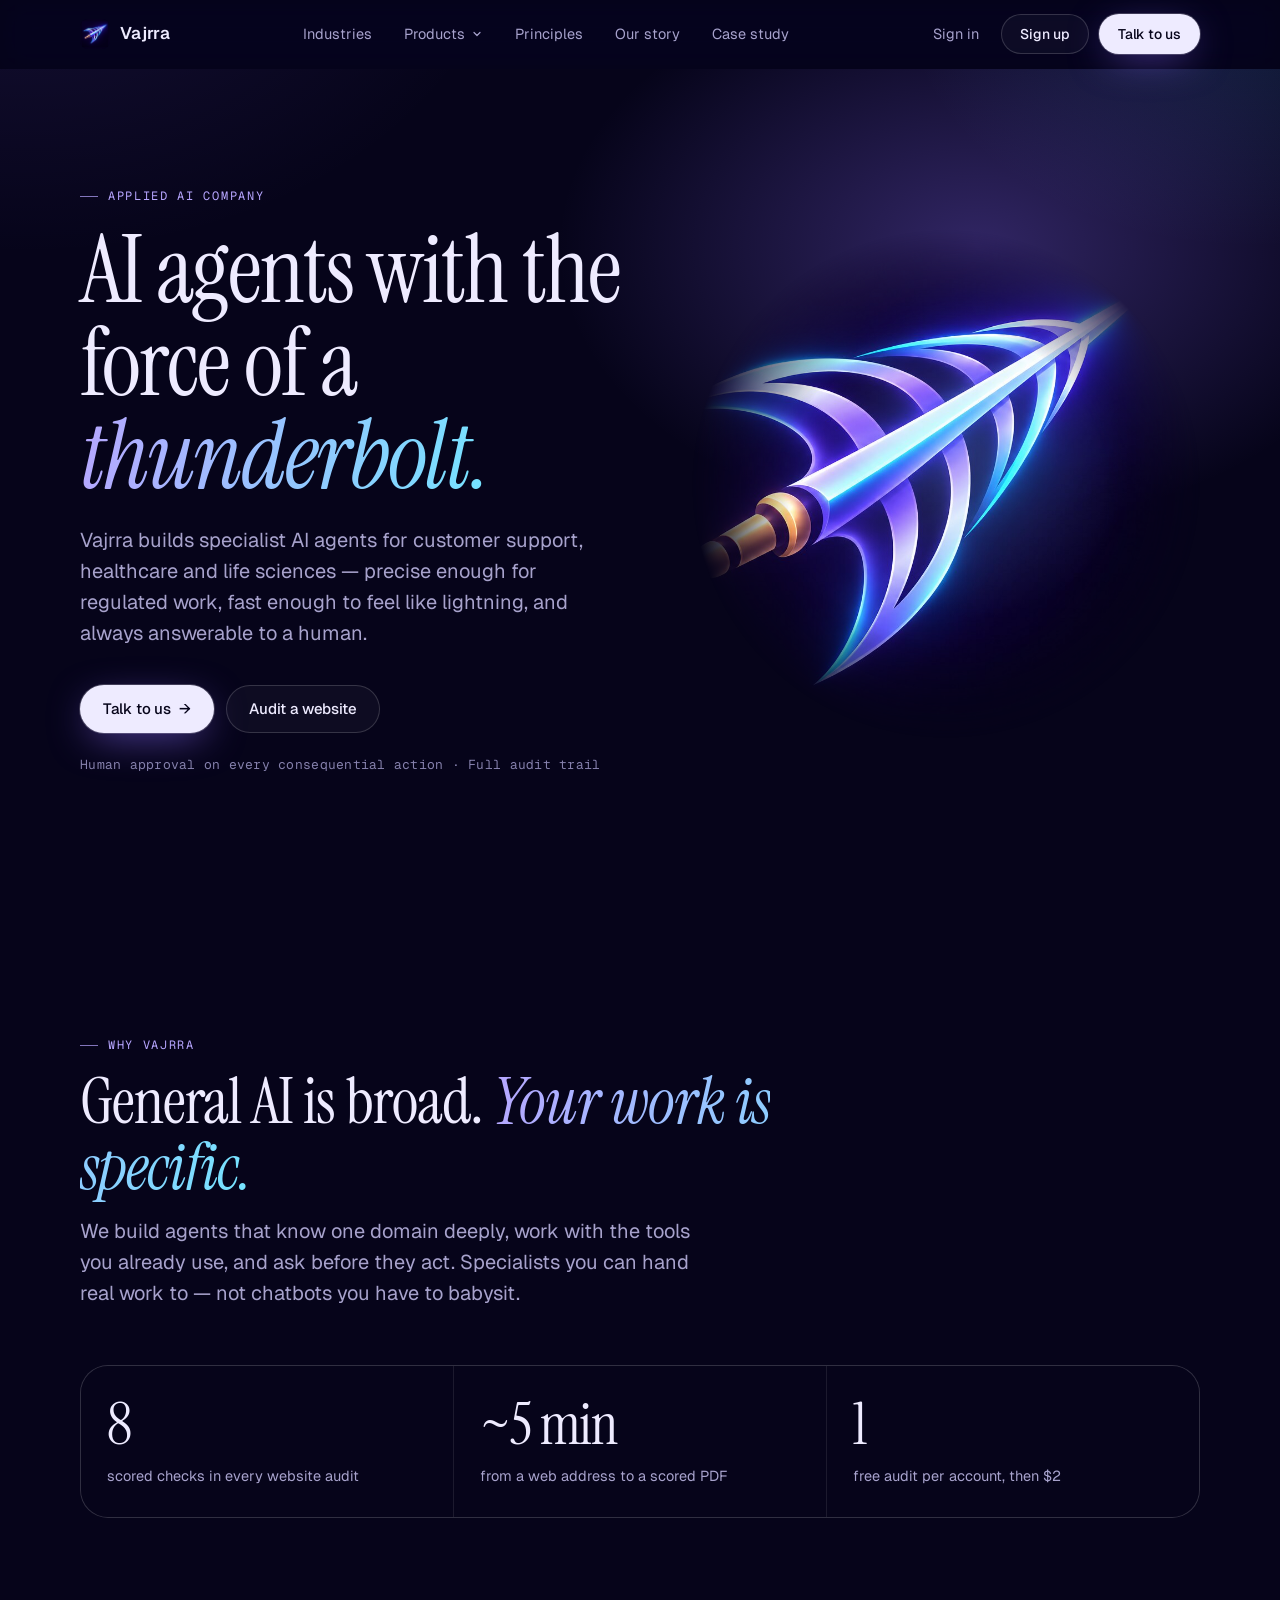
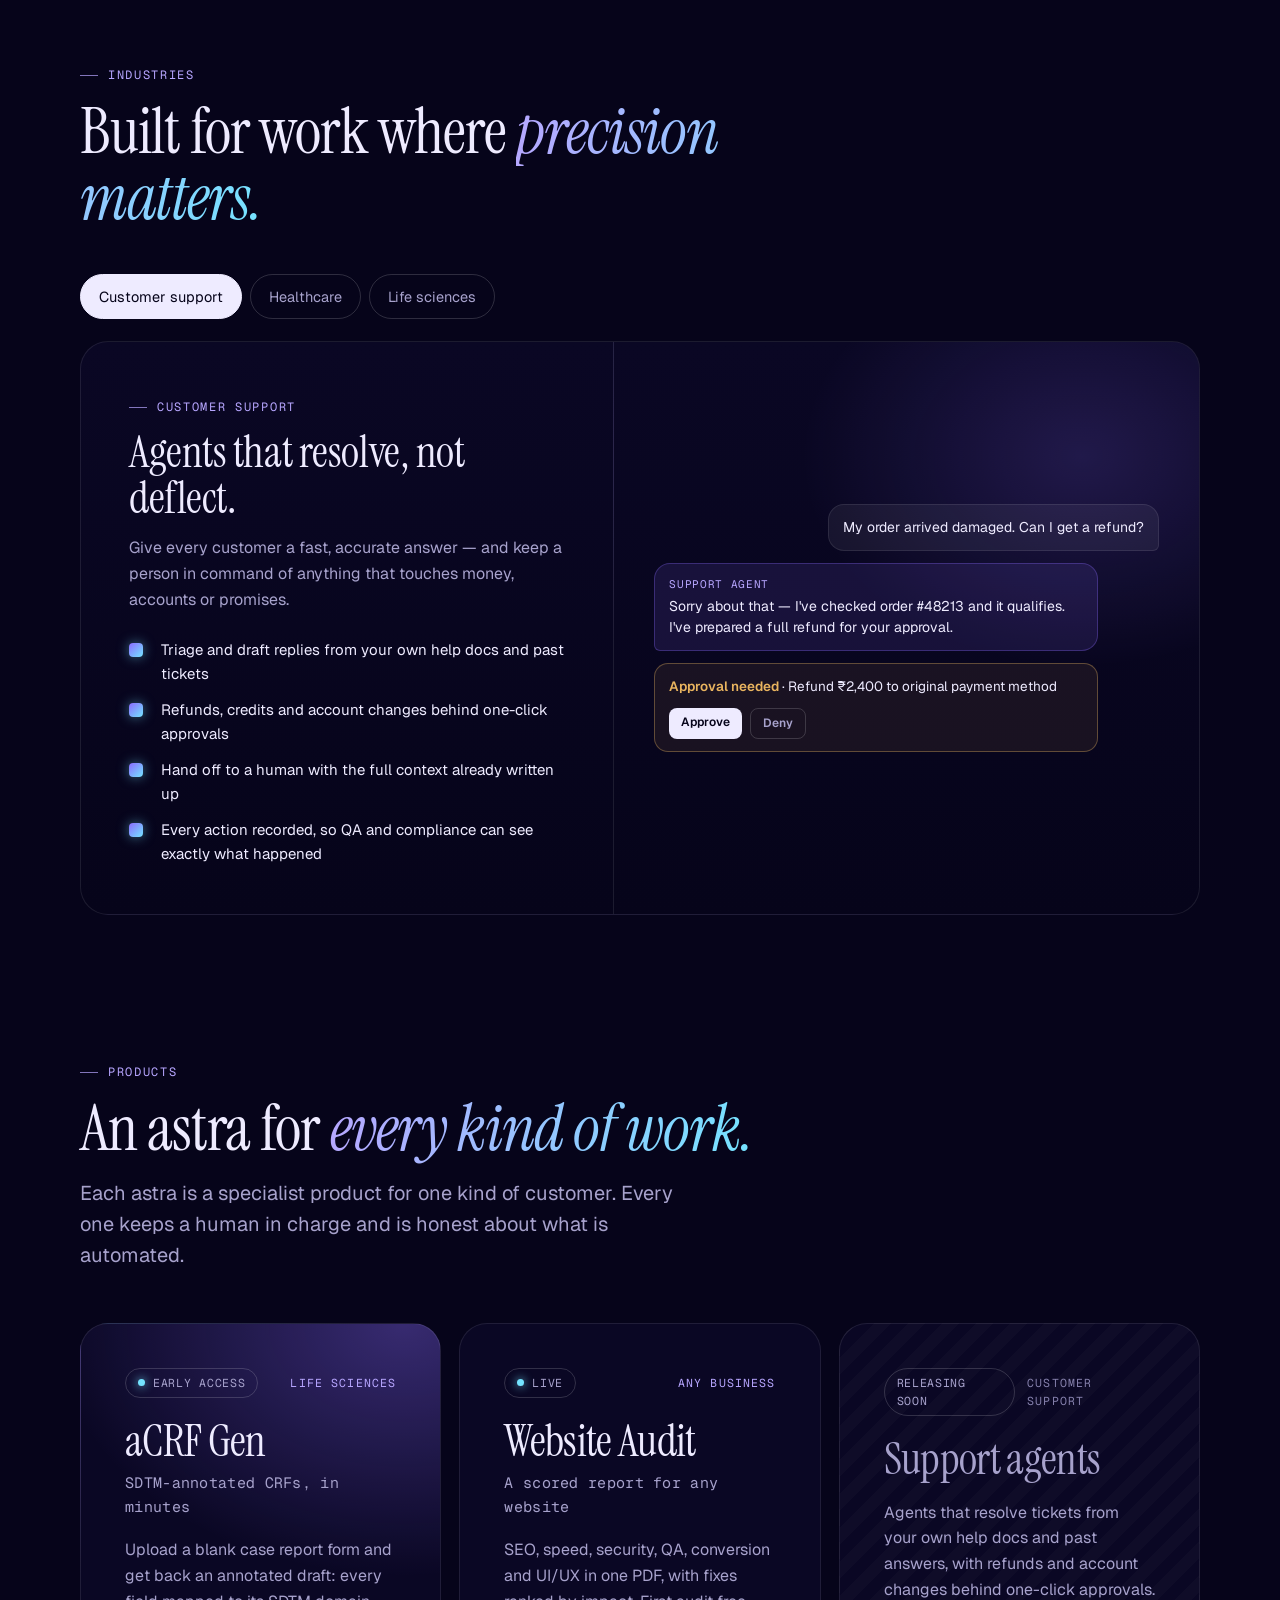
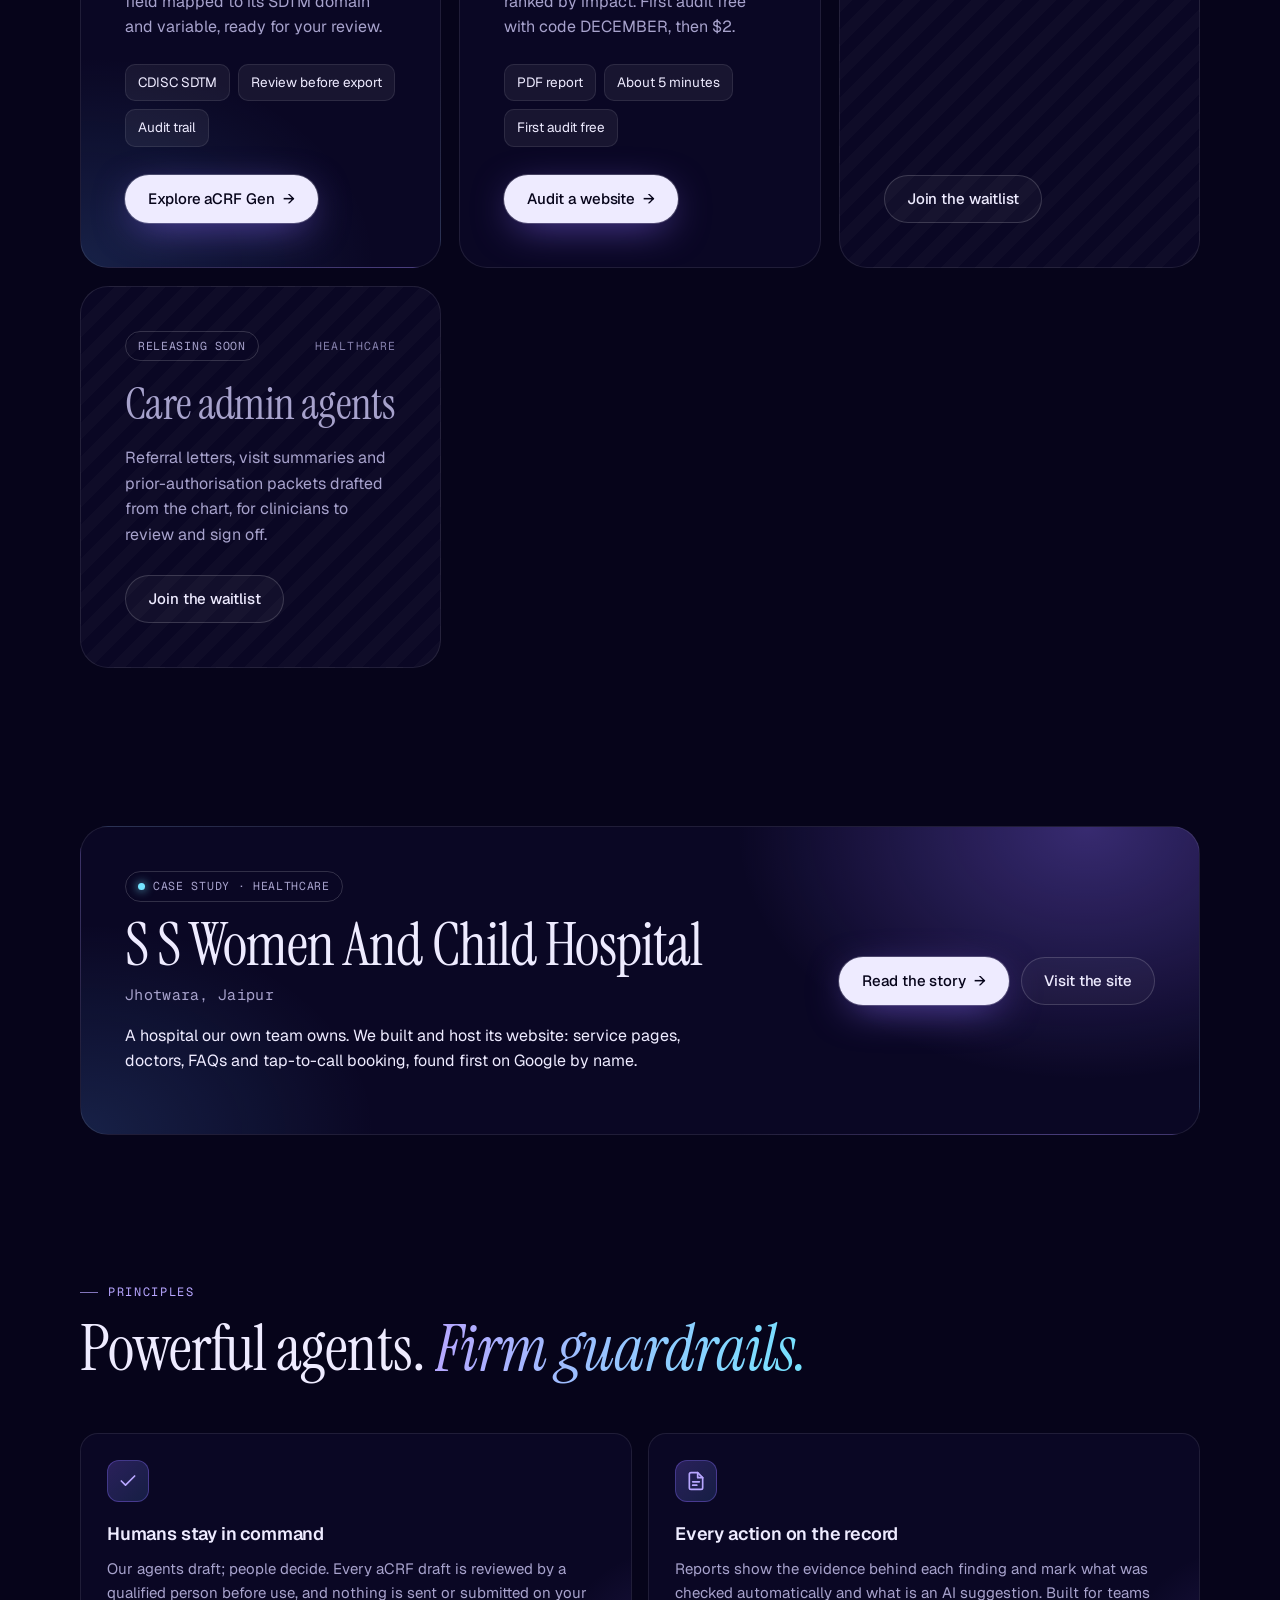
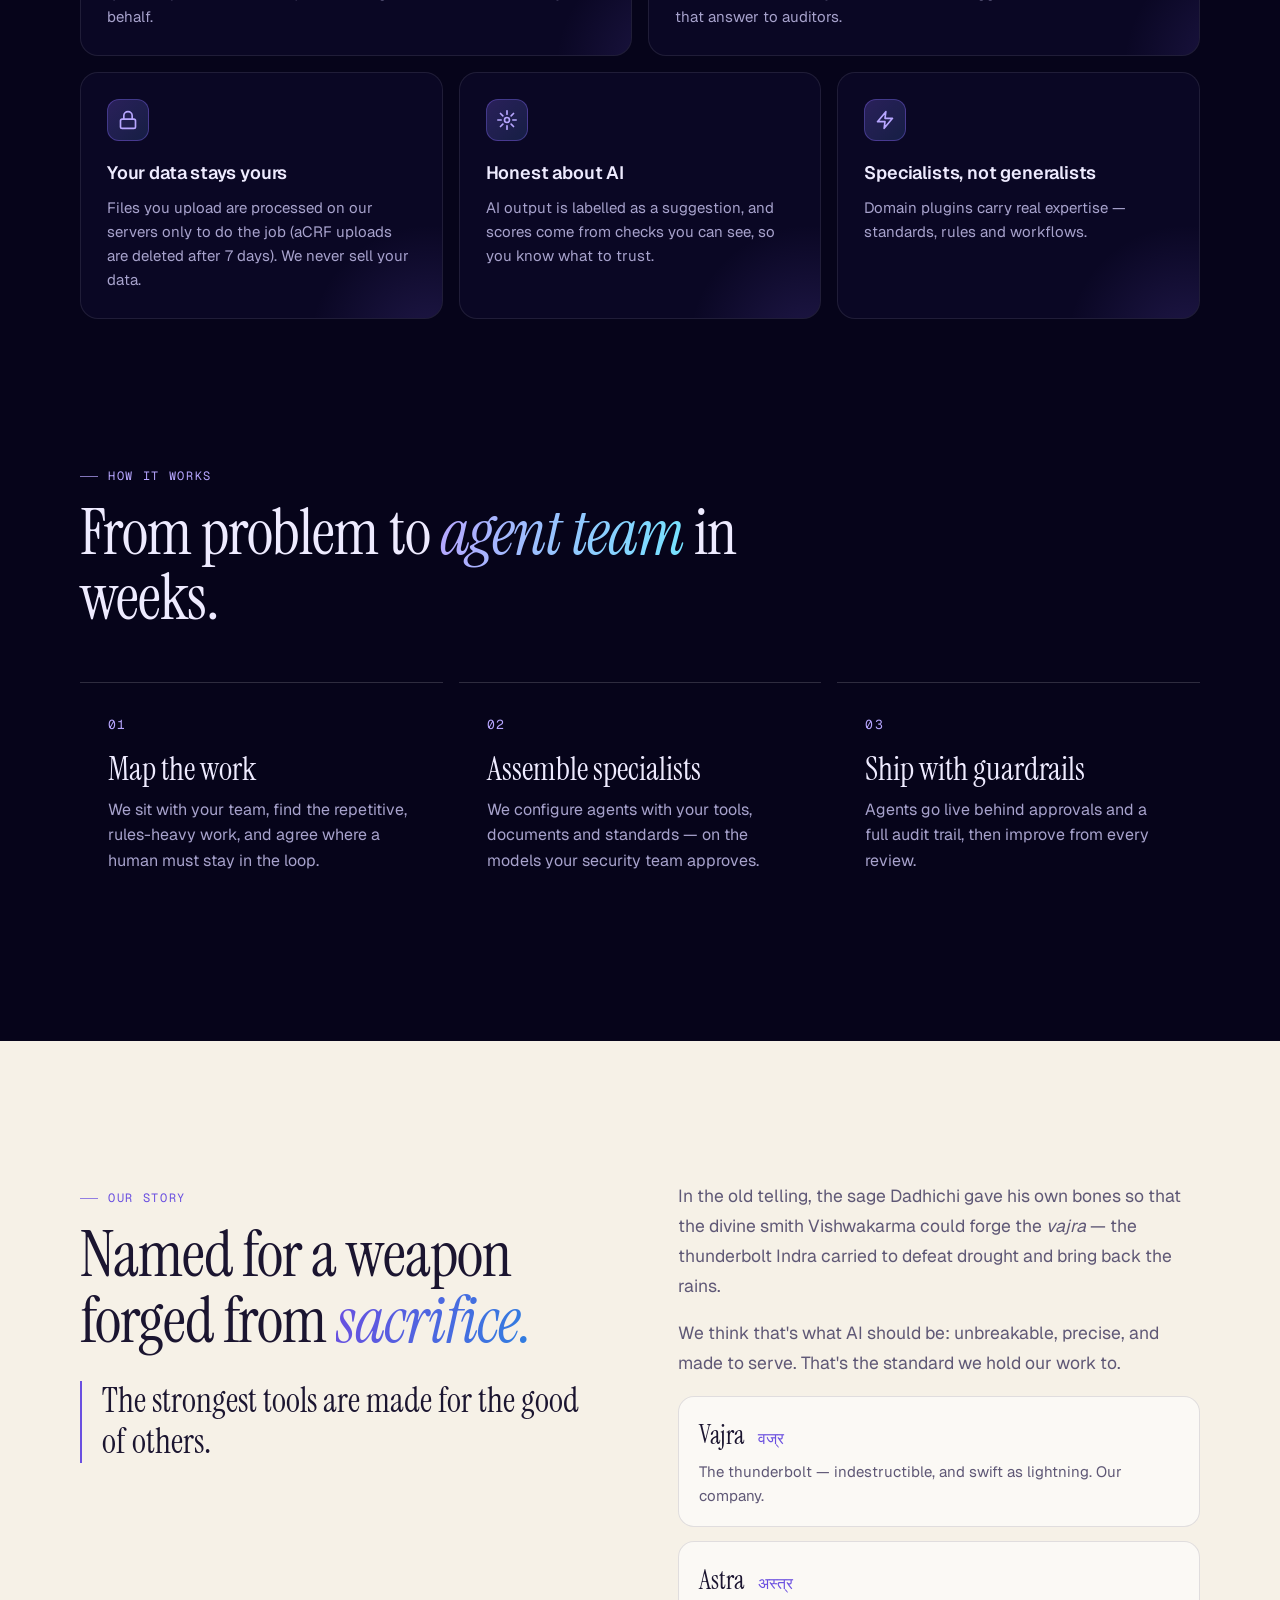
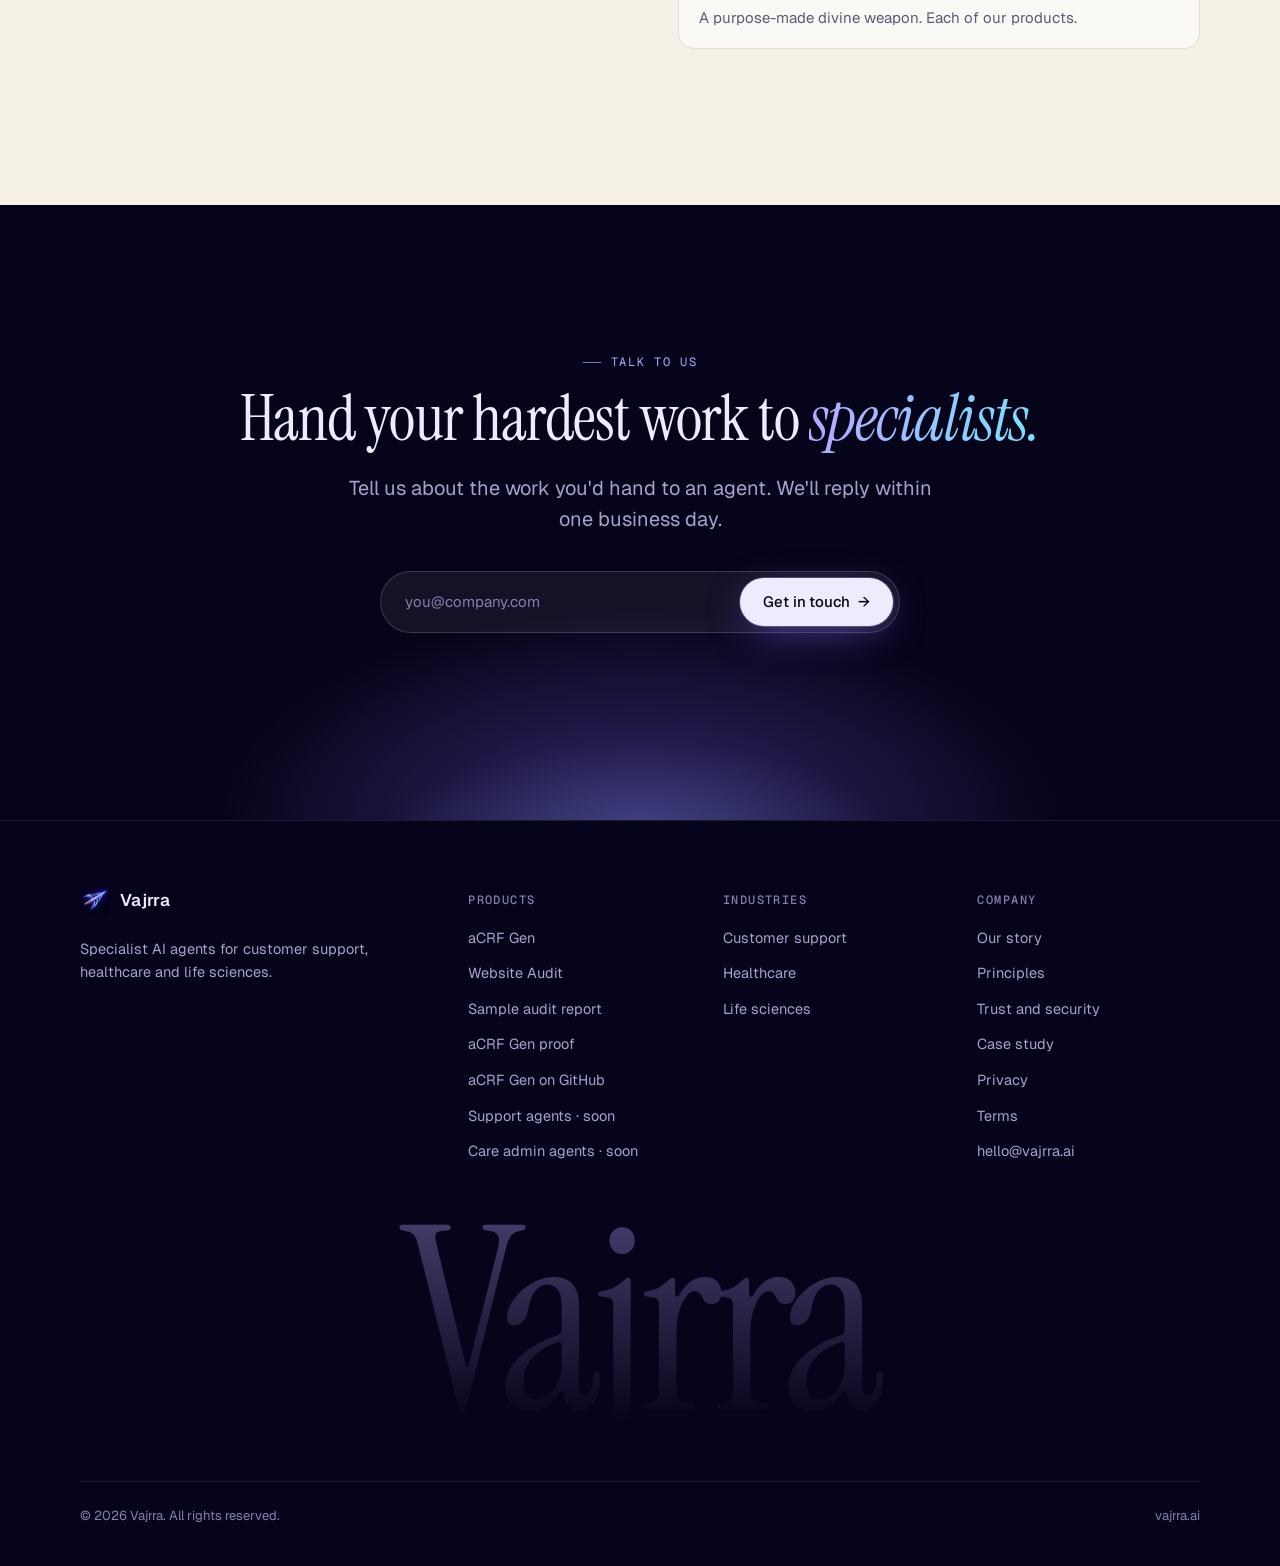
==== commit e9411ab9: "Add Case study link to the main and mobile menus Co-Authored-By: Claude Sonnet 5.5 <noreply@anthropi" ====
--- a/index.html
+++ b/index.html
@@ -57,6 +57,7 @@
         </div>
         <a href="#principles">Principles</a>
         <a href="#story">Our story</a>
+        <a href="client-ss-women-child-hospital.html">Case study</a>
       </nav>
       <div class="nav-cta">
         <a class="nav-signin" href="https://accounts.vajrra.ai/signin">Sign in</a>
@@ -80,6 +81,7 @@
       <a href="#industries">Industries</a>
       <a href="#principles">Principles</a>
       <a href="#story">Our story</a>
+      <a href="client-ss-women-child-hospital.html">Case study</a>
       <a href="#contact">Talk to us</a>
     </div>
   </header>
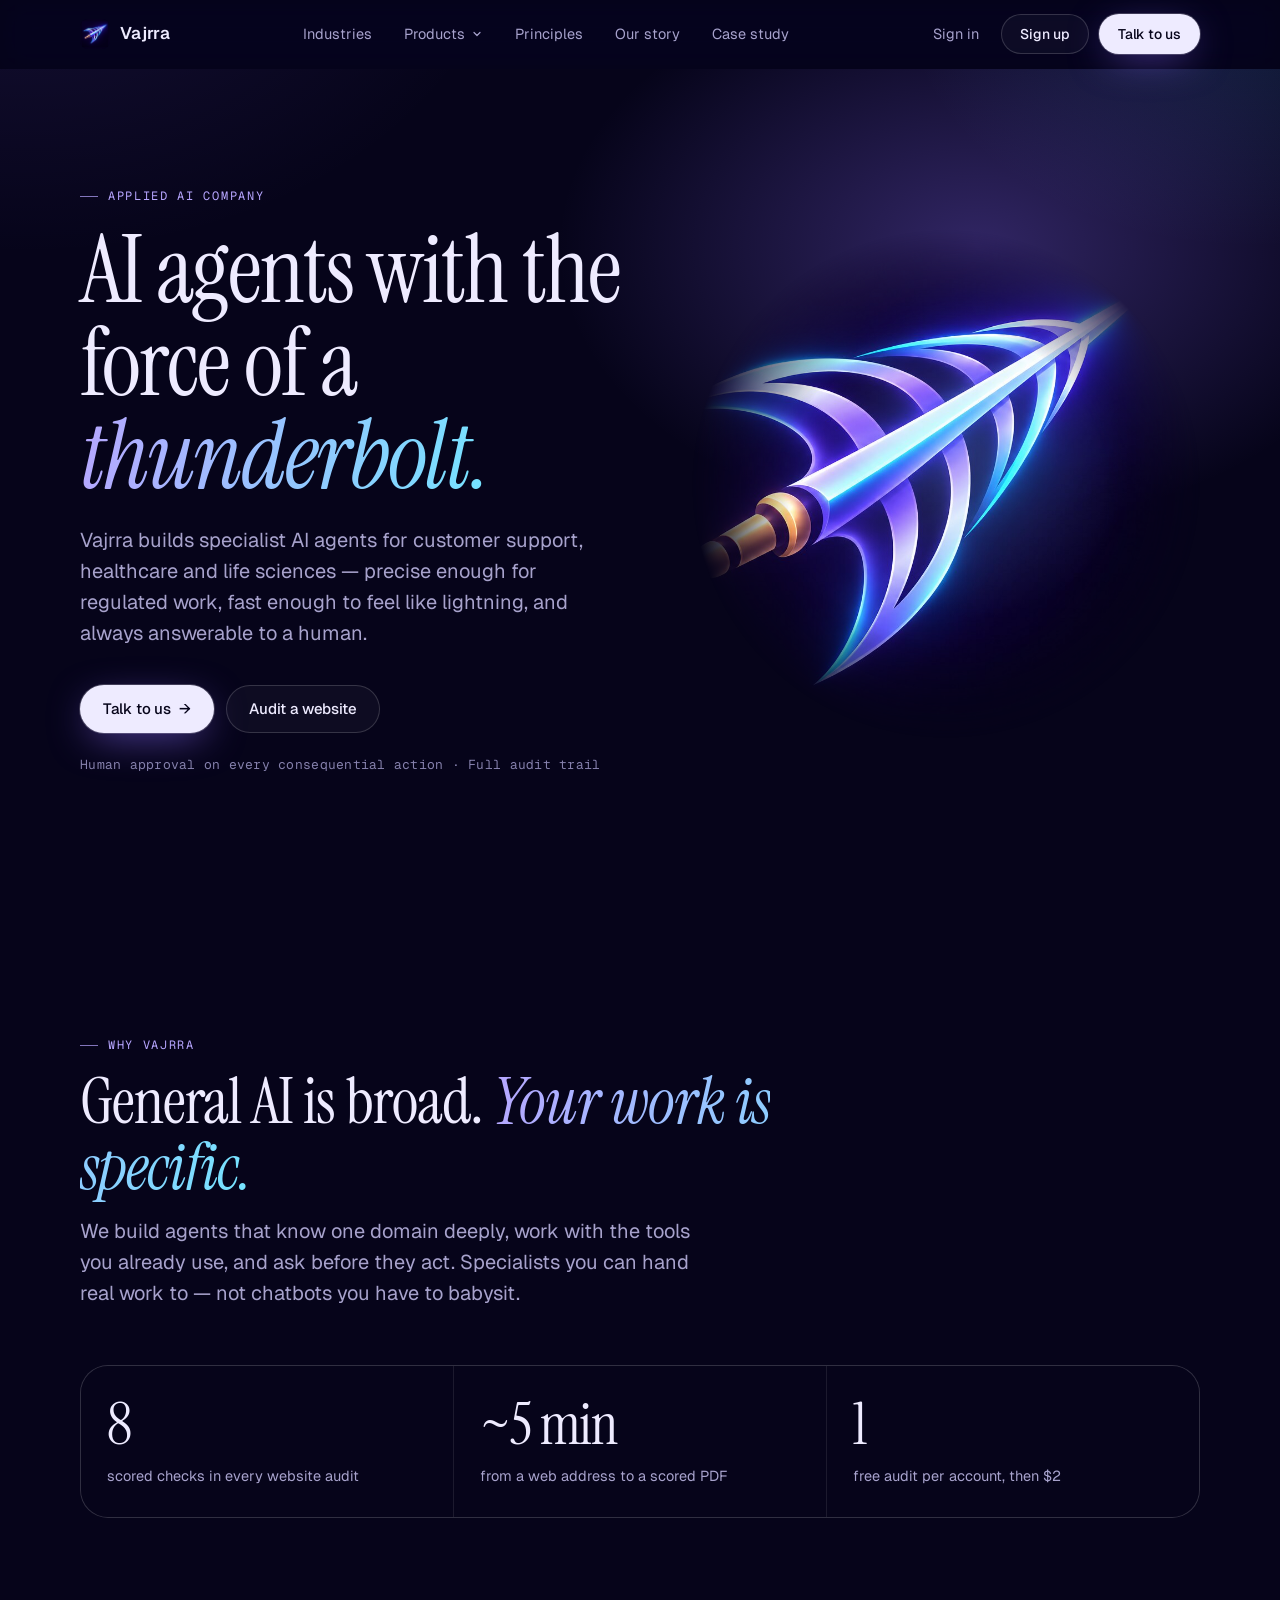
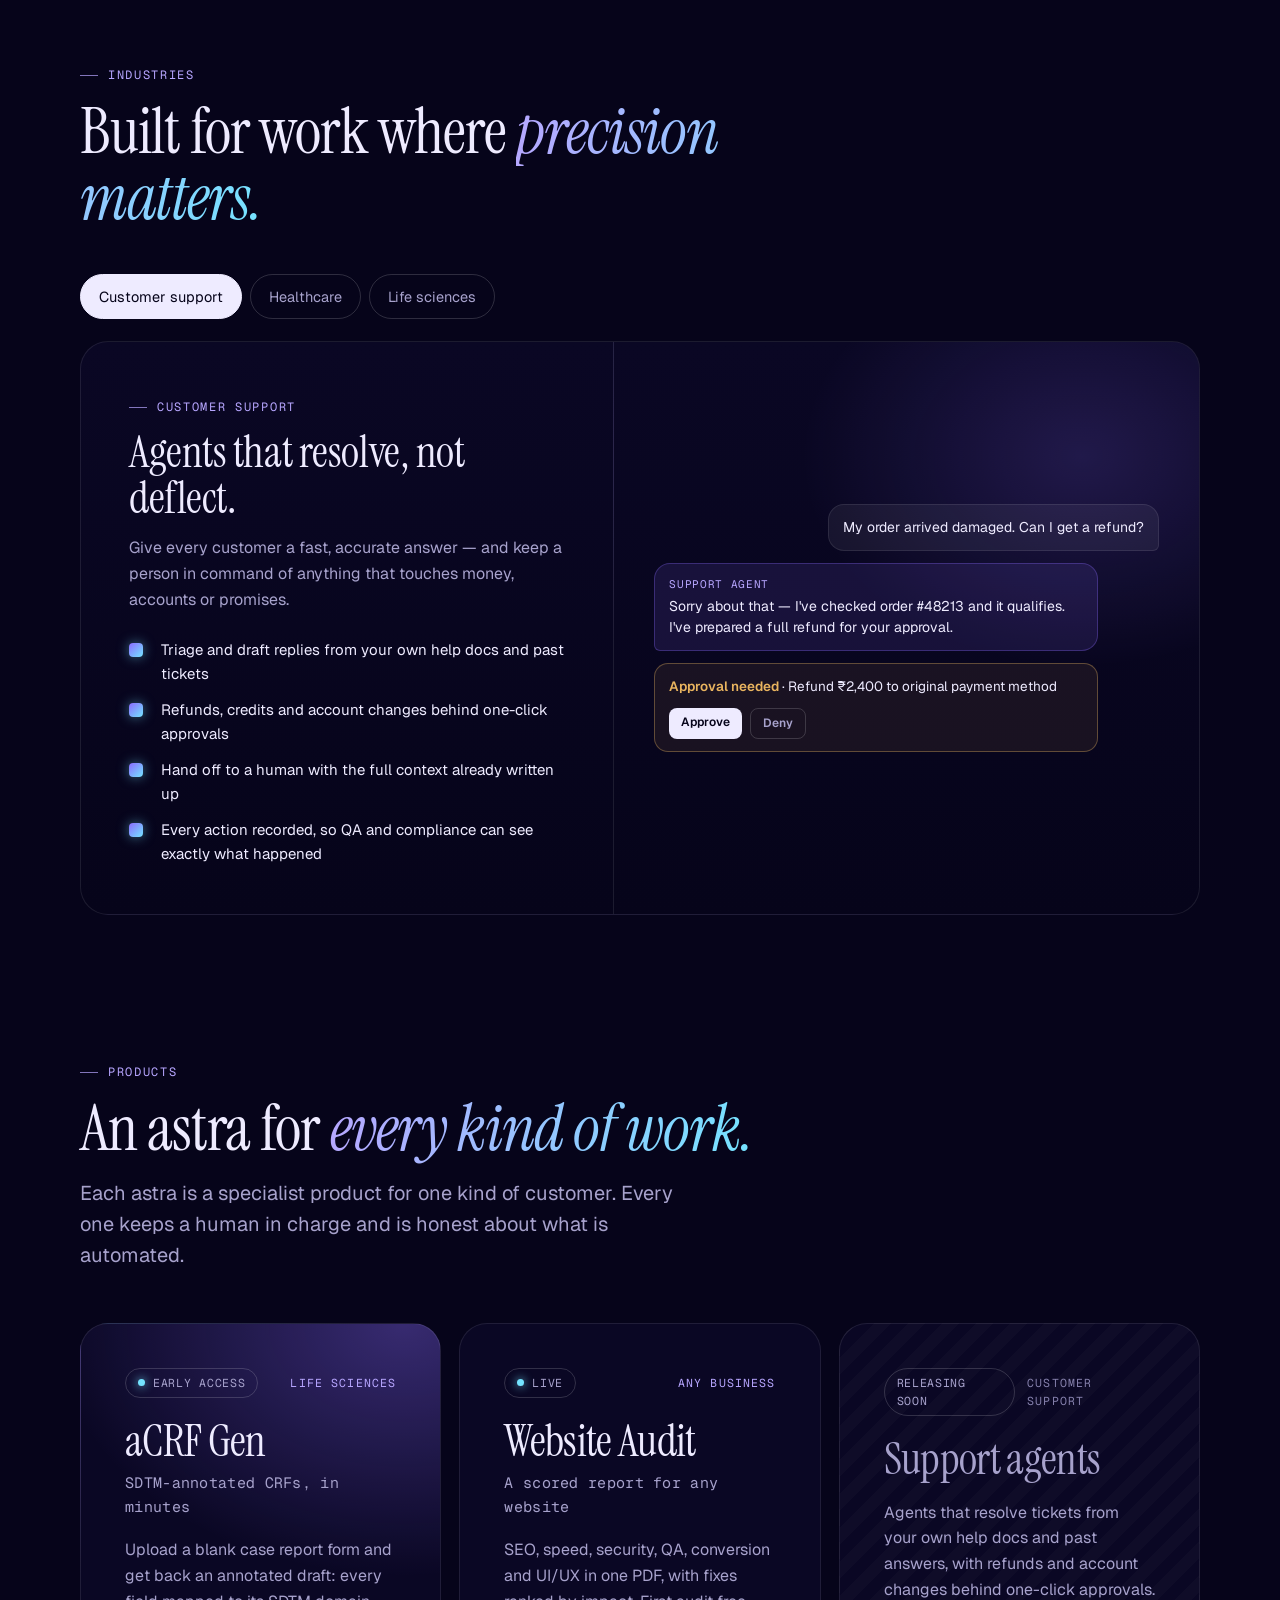
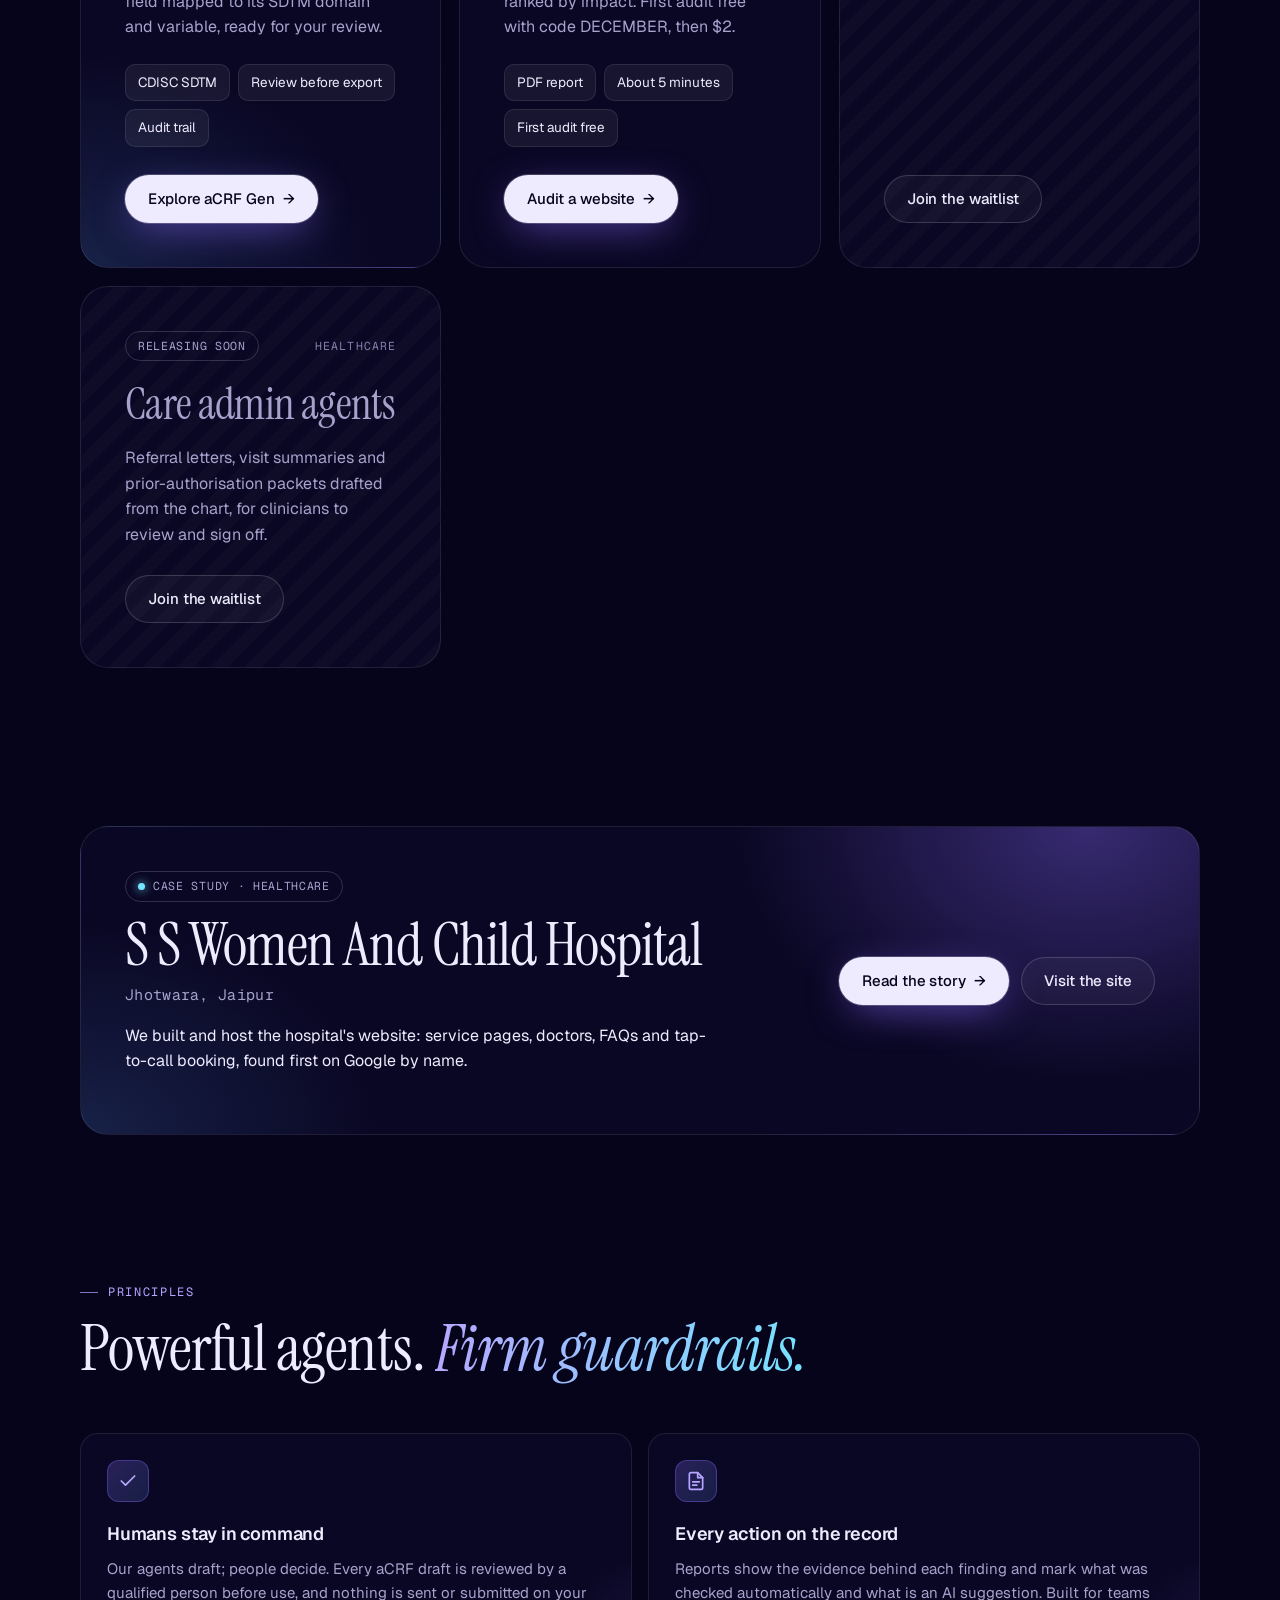
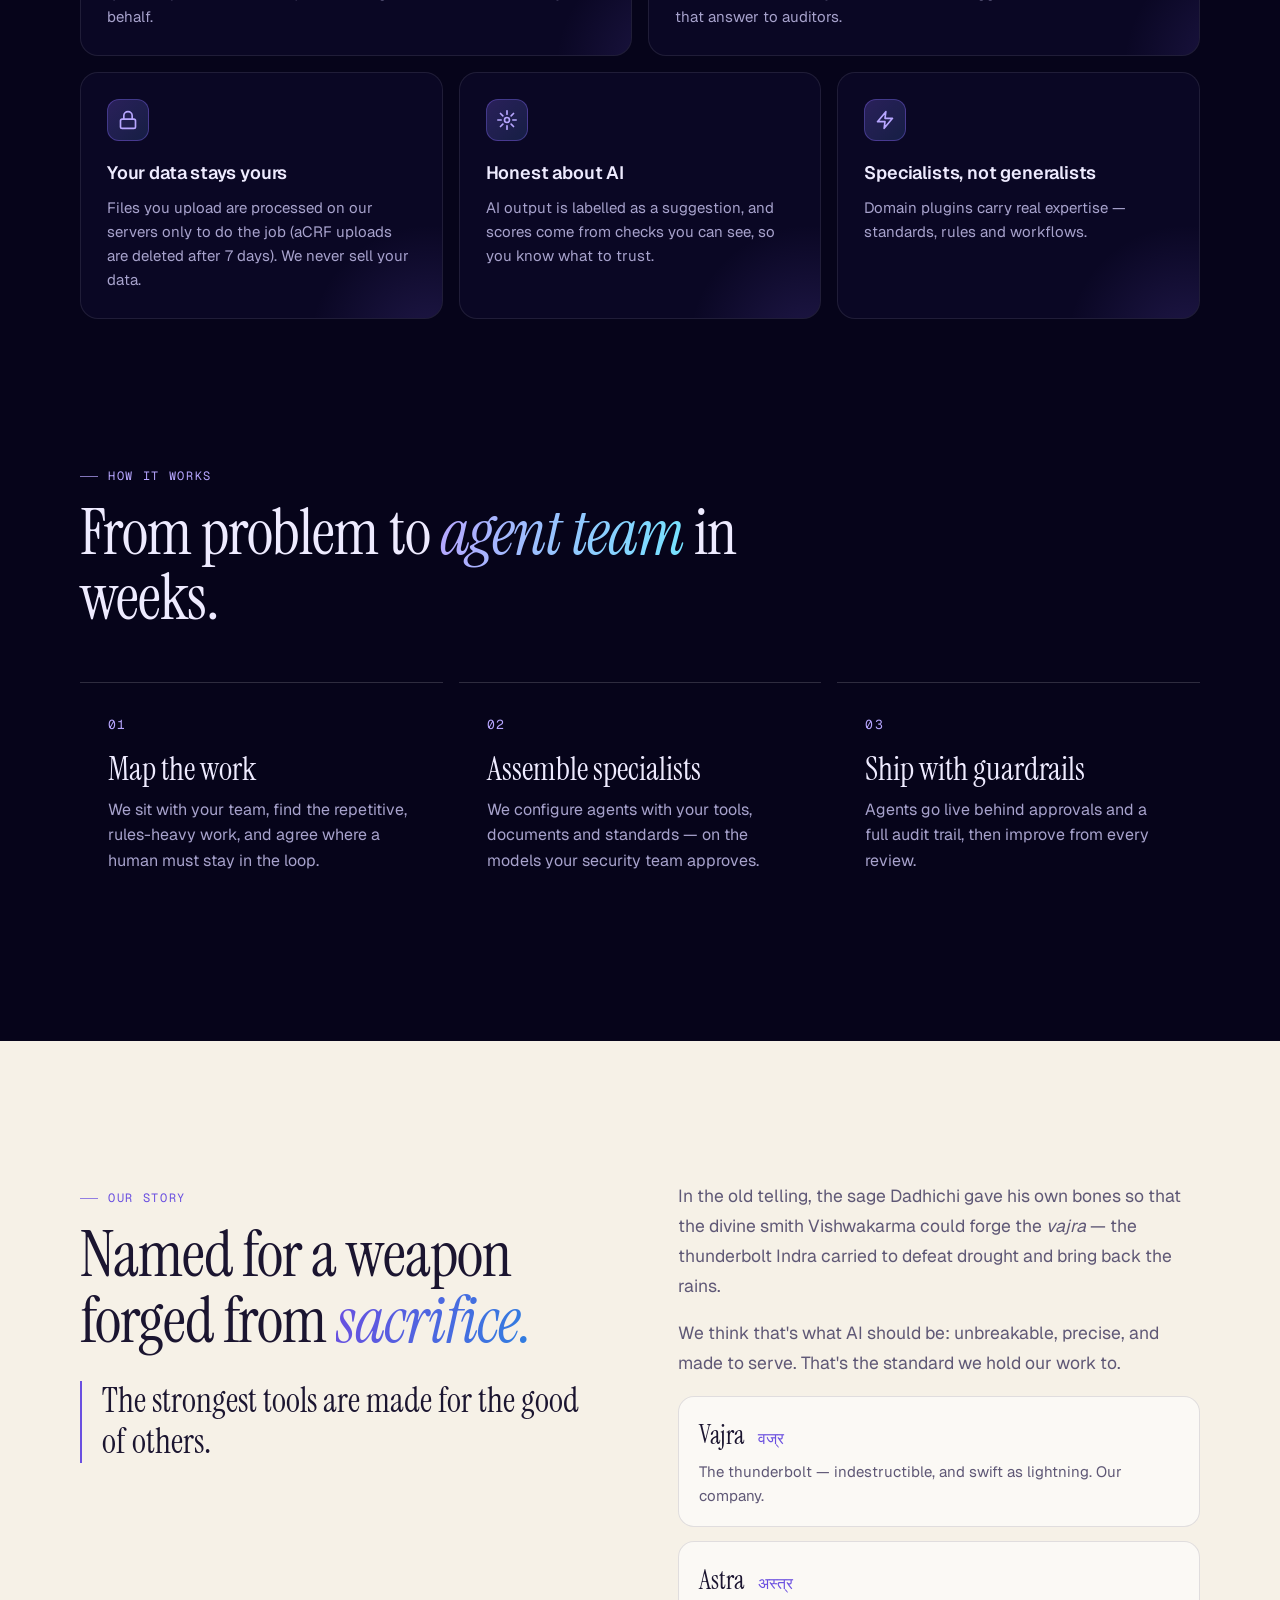
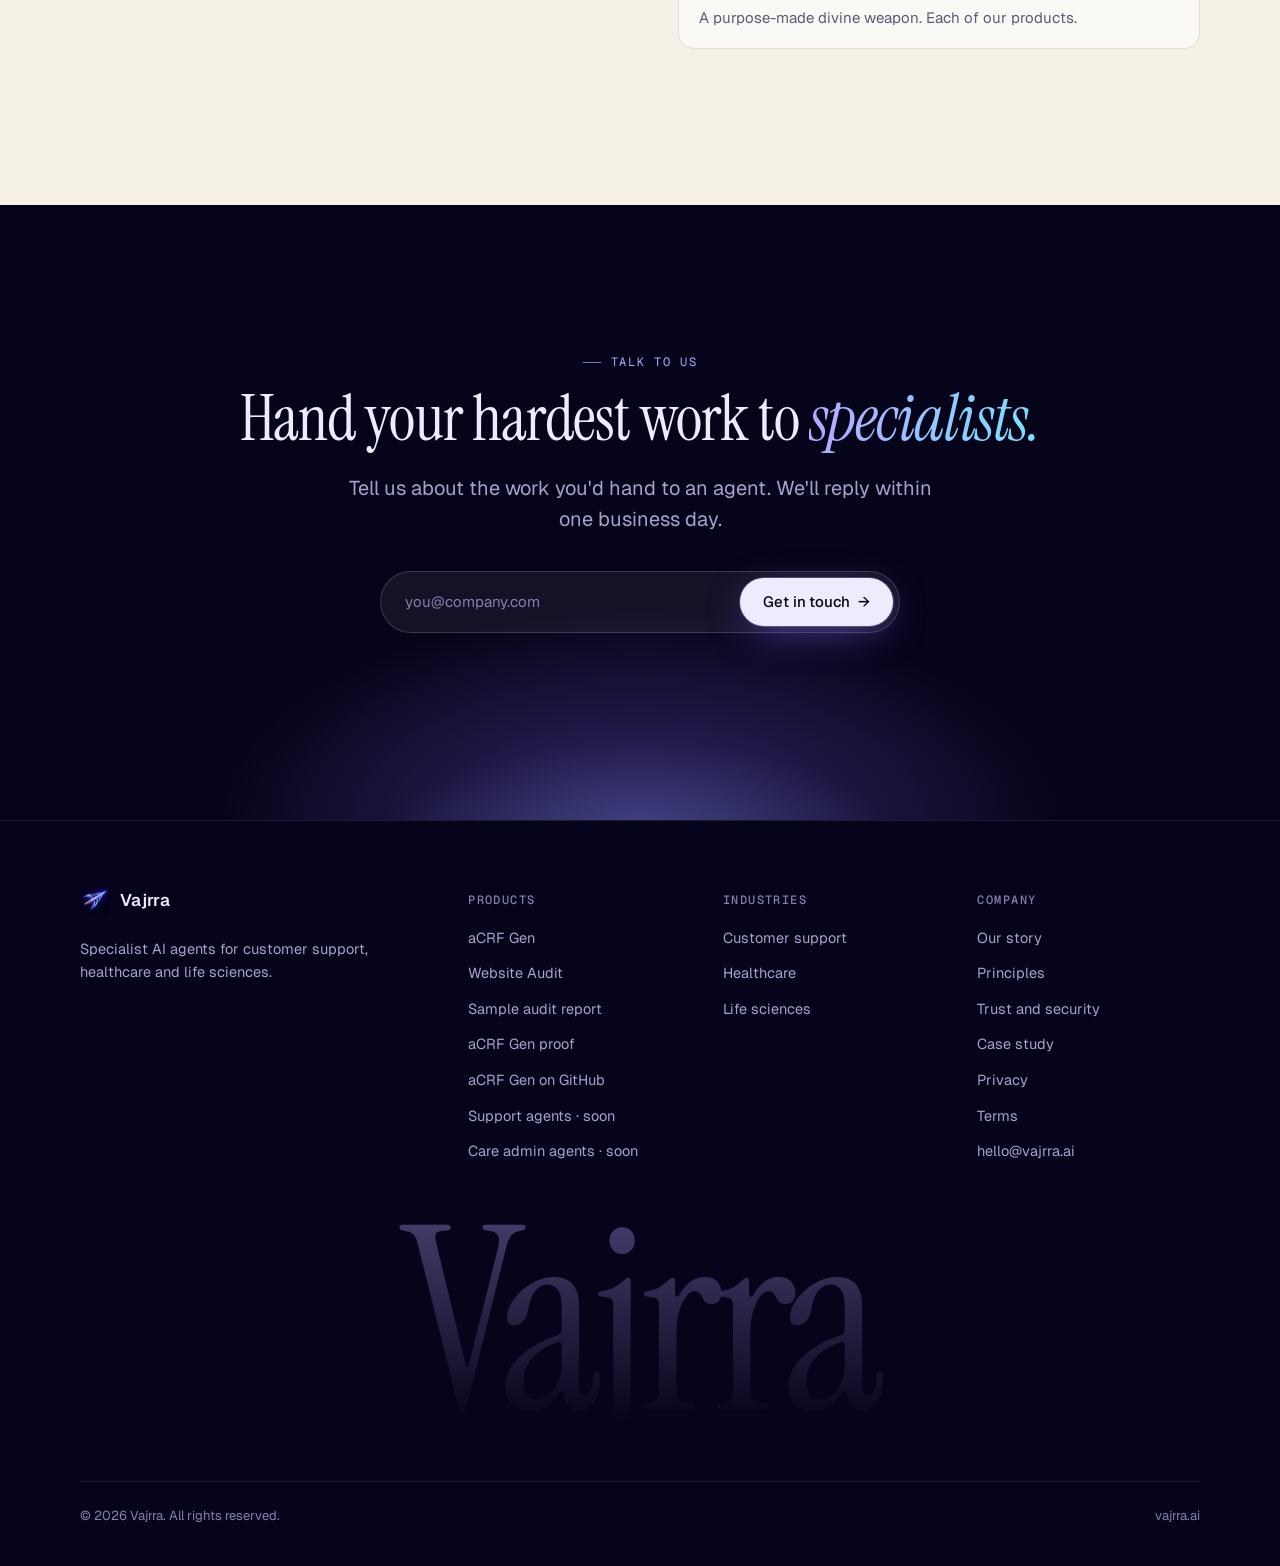
==== commit d3bd0c74: "Drop ownership wording from the hospital case study Co-Authored-By: Claude Sonnet 5.5 <noreply@anthr" ====
--- a/index.html
+++ b/index.html
@@ -253,7 +253,7 @@
             <span class="pill"><span class="live"></span>Case study · Healthcare</span>
             <h3>S S Women And Child Hospital</h3>
             <div class="sub">Jhotwara, Jaipur</div>
-            <p>A hospital our own team owns. We built and host its website: service pages, doctors, FAQs and tap-to-call booking, found first on Google by name.</p>
+            <p>We built and host the hospital's website: service pages, doctors, FAQs and tap-to-call booking, found first on Google by name.</p>
           </div>
           <div class="cta-row">
             <a class="btn btn-primary" href="client-ss-women-child-hospital.html">Read the story <span class="arrow" aria-hidden="true">→</span></a>
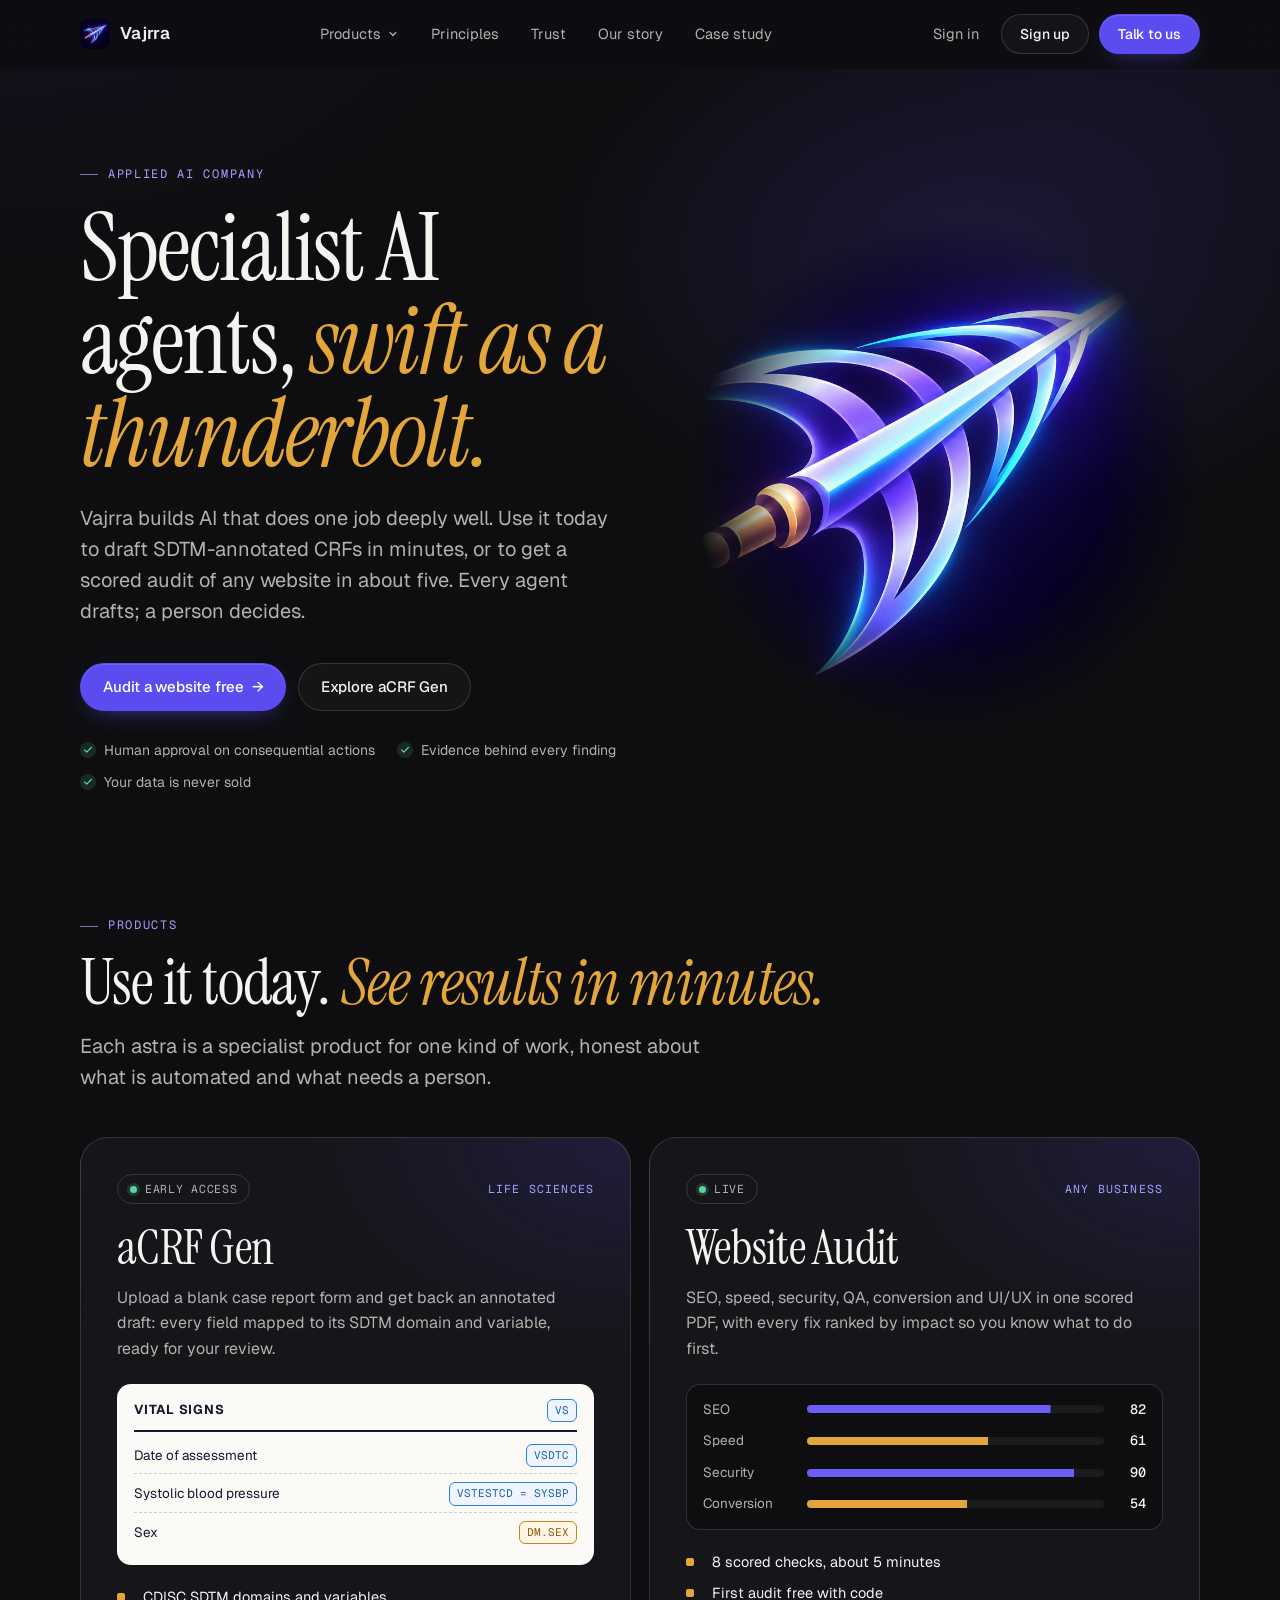
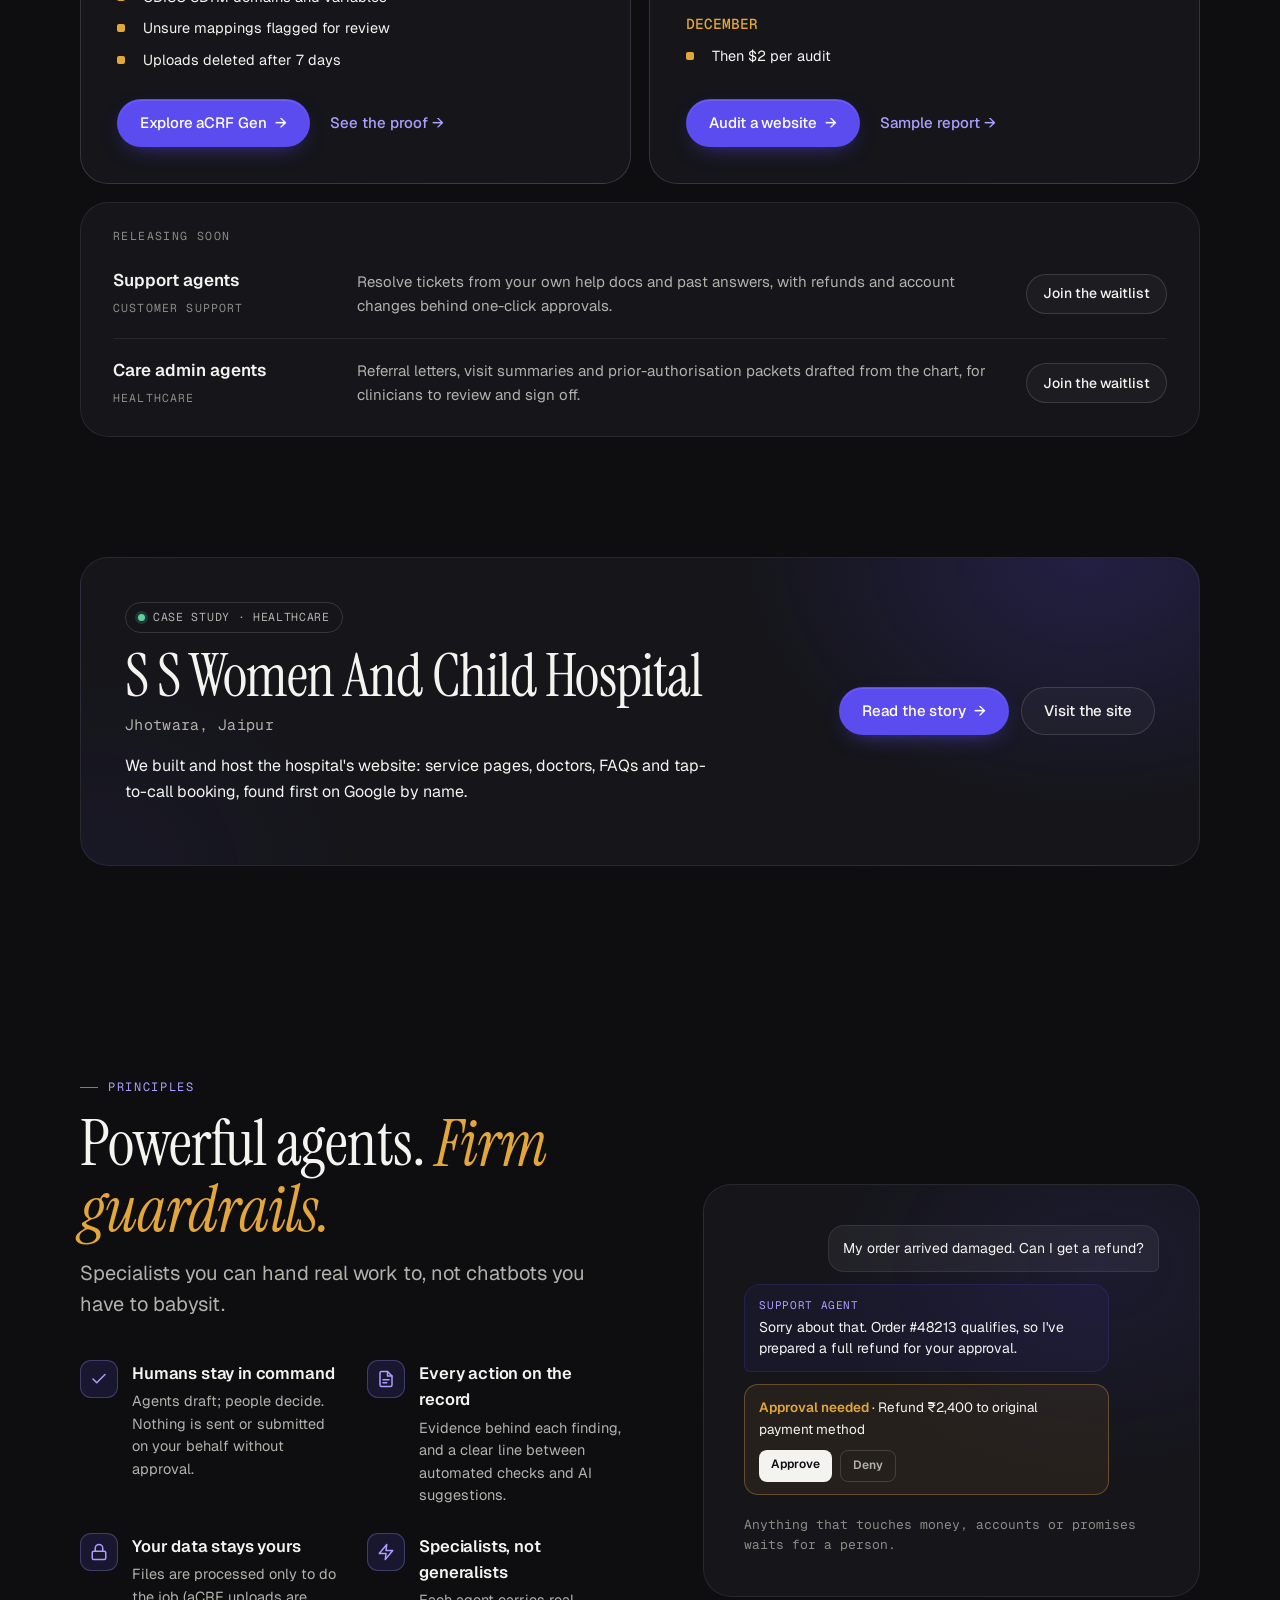
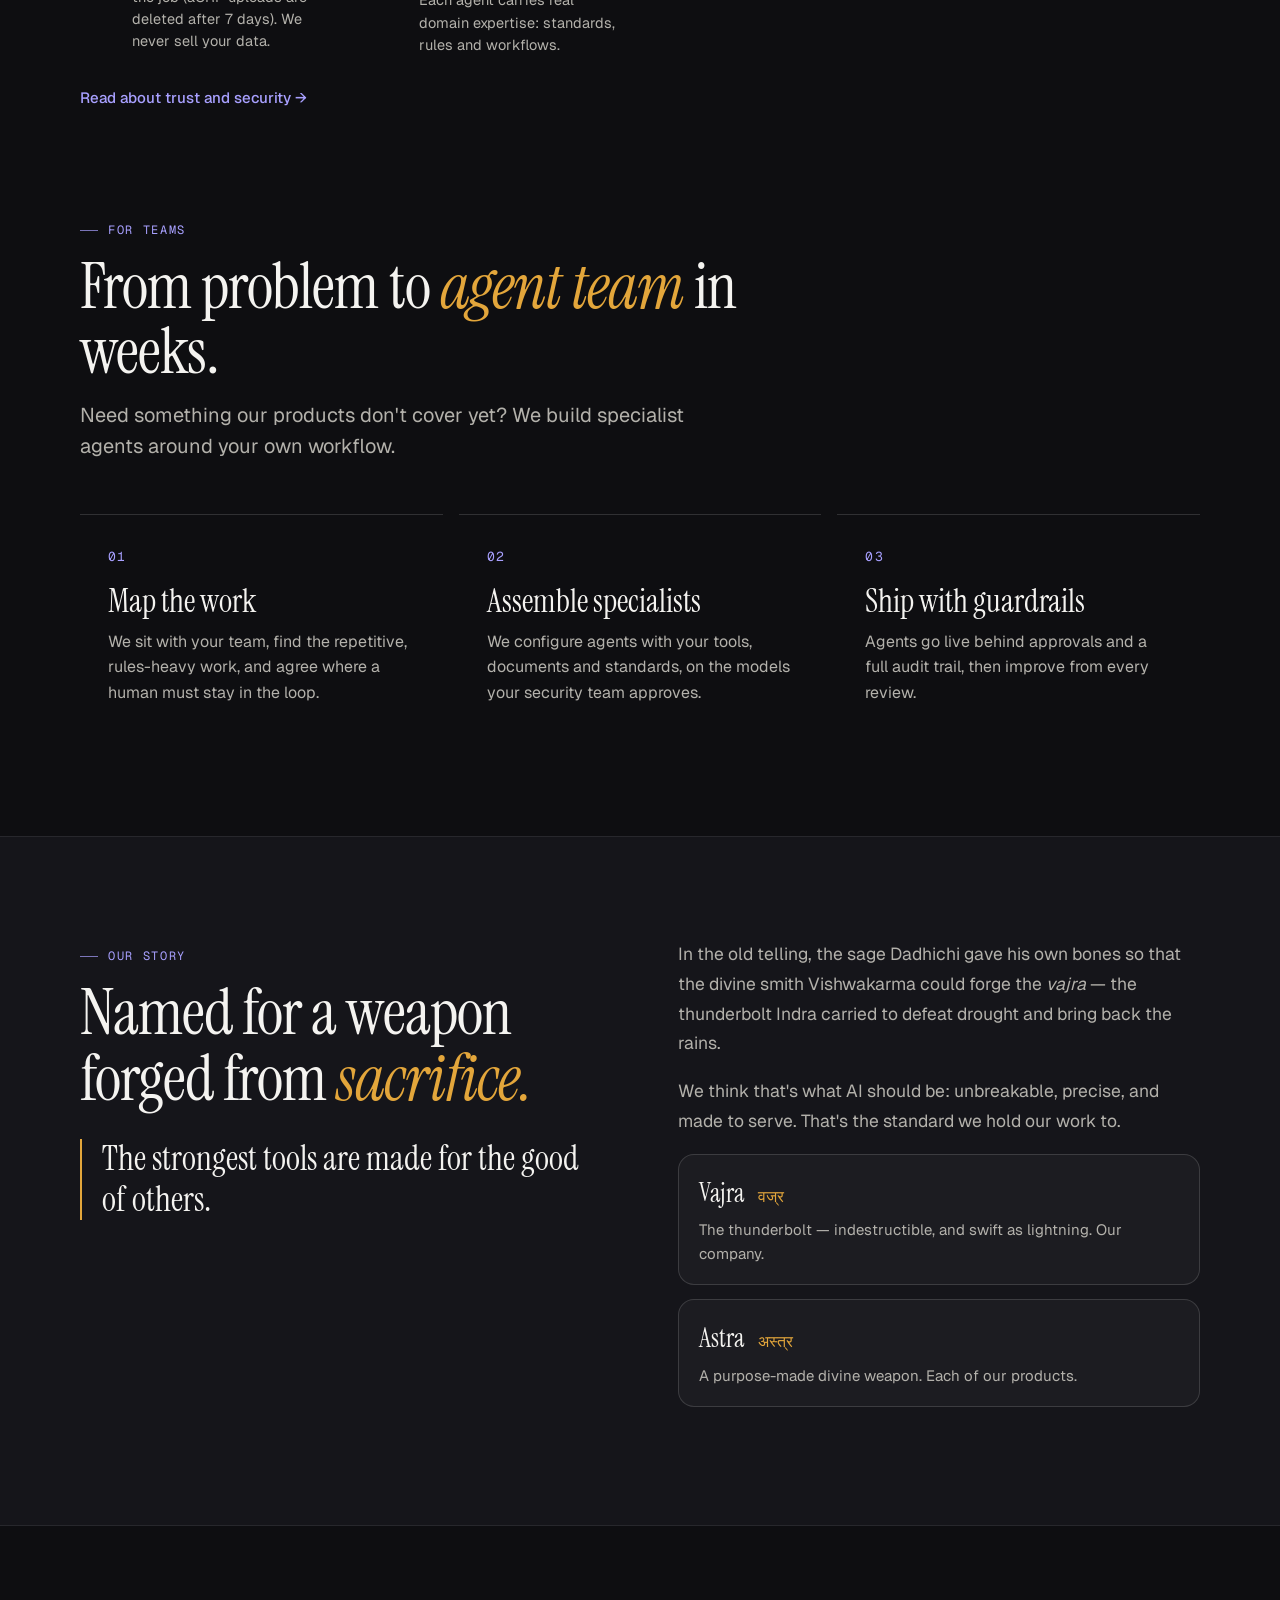
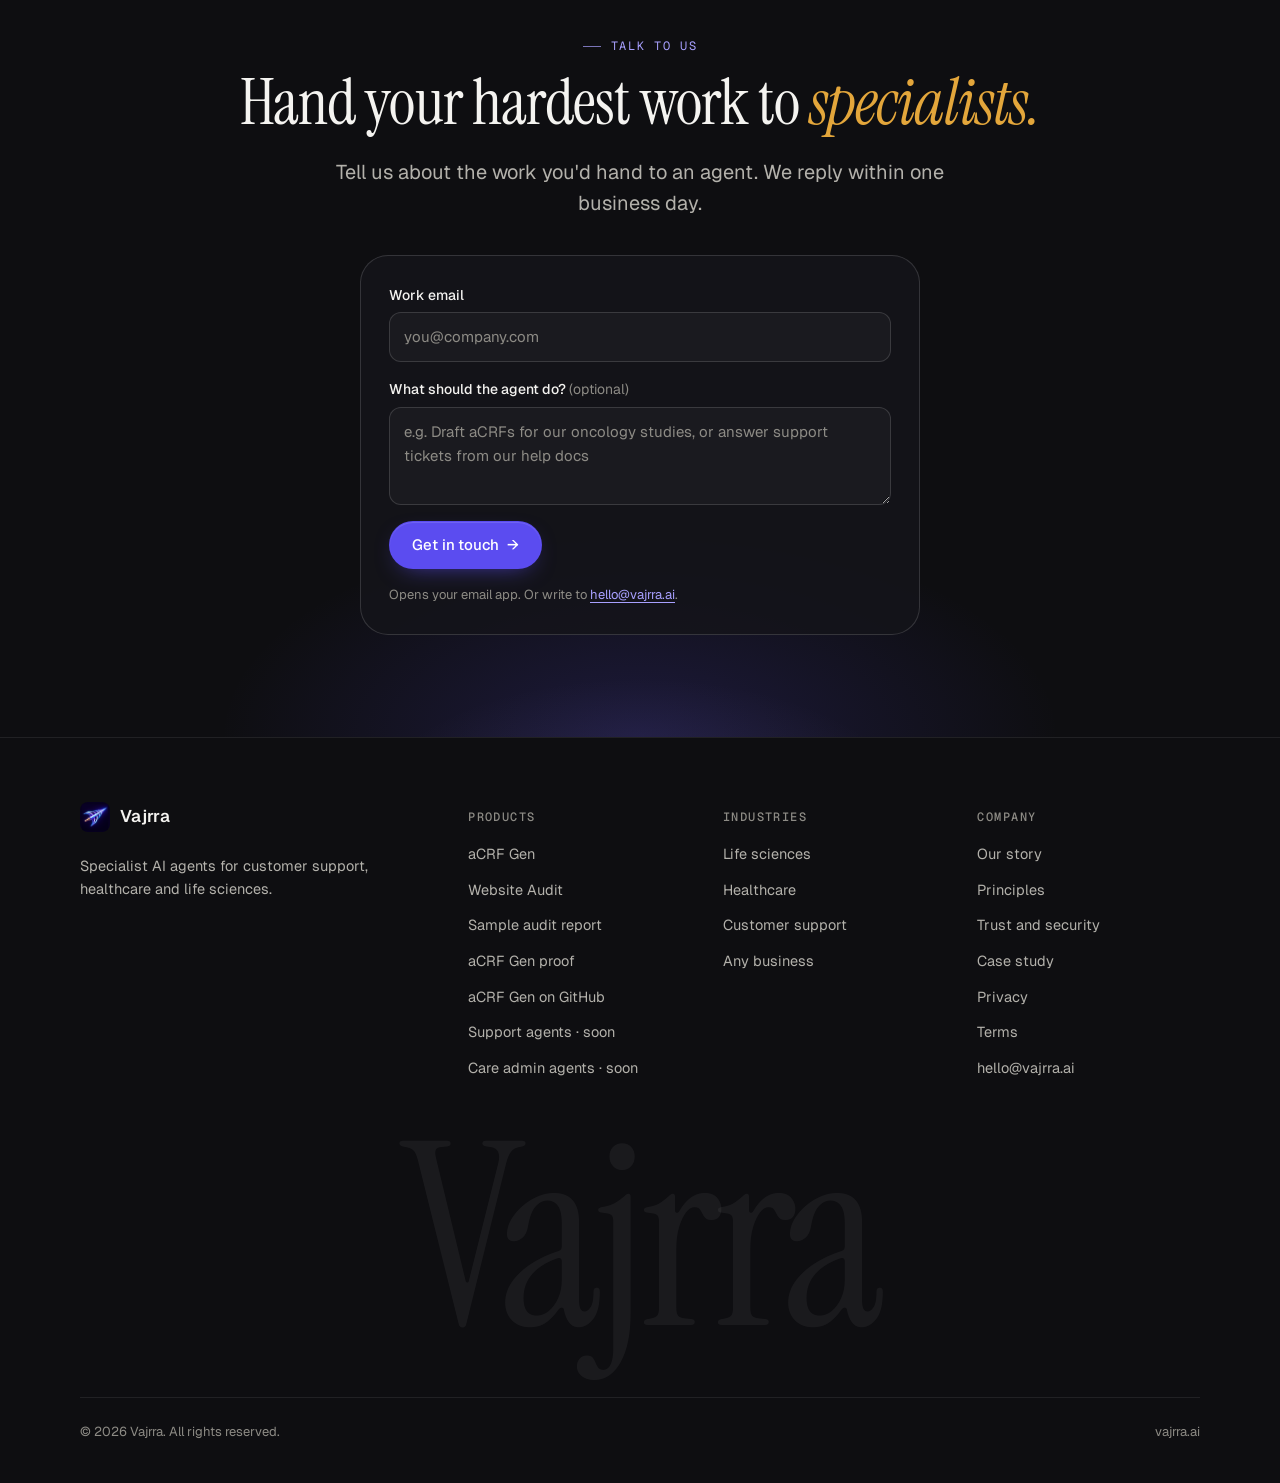
==== commit 6a667b5f: "Redesign the home page and move the site to a refined dark theme Home: a concrete hero that names th" ====
--- a/index.html
+++ b/index.html
@@ -5,7 +5,7 @@
   <meta name="viewport" content="width=device-width, initial-scale=1" />
   <title>Vajrra — Specialist AI agents for life sciences &amp; healthcare</title>
   <meta name="description" content="Vajrra builds specialist AI agents for customer support, healthcare and life sciences — precise, auditable, and always answerable to a human." />
-  <meta name="theme-color" content="#06041a" />
+  <meta name="theme-color" content="#0e0e11" />
   <link rel="canonical" href="https://vajrra.ai/" />
   <link rel="icon" type="image/png" sizes="32x32" href="assets/favicon-32.png" />
   <link rel="apple-touch-icon" href="assets/apple-touch-icon.png" />
@@ -19,7 +19,7 @@
   <link rel="preconnect" href="https://fonts.googleapis.com" />
   <link rel="preconnect" href="https://fonts.gstatic.com" crossorigin />
   <link href="https://fonts.googleapis.com/css2?family=Geist:wght@400;500;600;700&family=Geist+Mono:wght@400;500&family=Instrument+Serif:ital@0;1&display=swap" rel="stylesheet" />
-  <link rel="stylesheet" href="styles.css?v=7" />
+  <link rel="stylesheet" href="styles.css?v=9" />
   <script type="application/ld+json">
     {"@context":"https://schema.org","@graph":[{"@type":"Organization","@id":"https://vajrra.ai/#org","name":"Vajrra","url":"https://vajrra.ai/","logo":"https://vajrra.ai/assets/logo-mark.png","email":"hello@vajrra.ai","description":"Vajrra builds specialist AI agents for customer support, healthcare and life sciences."},{"@type":"WebSite","@id":"https://vajrra.ai/#site","url":"https://vajrra.ai/","name":"Vajrra","publisher":{"@id":"https://vajrra.ai/#org"}}]}
   </script>
@@ -31,7 +31,6 @@
     <div class="wrap nav-inner">
       <a class="brand" href="/" aria-label="Vajrra home"><img src="assets/logo-mark.png" alt="" width="30" height="30" />Vajrra</a>
       <nav class="nav-links" aria-label="Primary">
-        <a href="#industries">Industries</a>
         <div class="nav-item">
           <button class="nav-trigger" aria-expanded="false" aria-controls="products-menu">Products <svg width="12" height="12" viewBox="0 0 24 24" fill="none" stroke="currentColor" stroke-width="2.4" stroke-linecap="round" stroke-linejoin="round" aria-hidden="true"><path d="m6 9 6 6 6-6"/></svg></button>
           <div class="nav-menu" id="products-menu">
@@ -56,6 +55,7 @@
           </div>
         </div>
         <a href="#principles">Principles</a>
+        <a href="trust.html">Trust</a>
         <a href="#story">Our story</a>
         <a href="client-ss-women-child-hospital.html">Case study</a>
       </nav>
@@ -78,8 +78,8 @@
       <a href="https://accounts.vajrra.ai/signin">Sign in</a>
       <a href="https://accounts.vajrra.ai/signin?mode=signup">Sign up</a>
       <span class="mobile-label">Company</span>
-      <a href="#industries">Industries</a>
       <a href="#principles">Principles</a>
+      <a href="trust.html">Trust</a>
       <a href="#story">Our story</a>
       <a href="client-ss-women-child-hospital.html">Case study</a>
       <a href="#contact">Talk to us</a>
@@ -92,13 +92,17 @@
       <div class="wrap hero-grid">
         <div class="hero-copy">
           <span class="eyebrow">Applied AI company</span>
-          <h1 class="display">AI agents with the force of a <em>thunderbolt.</em></h1>
-          <p class="lede">Vajrra builds specialist AI agents for customer support, healthcare and life sciences — precise enough for regulated work, fast enough to feel like lightning, and always answerable to a human.</p>
+          <h1 class="display">Specialist AI agents, <em>swift as a thunderbolt.</em></h1>
+          <p class="lede">Vajrra builds AI that does one job deeply well. Use it today to draft SDTM-annotated CRFs in minutes, or to get a scored audit of any website in about five. Every agent drafts; a person decides.</p>
           <div class="cta-row">
-            <a class="btn btn-primary" href="#contact">Talk to us <span class="arrow" aria-hidden="true">→</span></a>
-            <a class="btn btn-ghost" href="audit.html">Audit a website</a>
-          </div>
-          <p class="hero-note">Human approval on every consequential action · Full audit trail</p>
+            <a class="btn btn-primary" href="audit.html">Audit a website free <span class="arrow" aria-hidden="true">→</span></a>
+            <a class="btn btn-ghost" href="acrf.html">Explore aCRF Gen</a>
+          </div>
+          <ul class="hero-trust">
+            <li>Human approval on consequential actions</li>
+            <li>Evidence behind every finding</li>
+            <li>Your data is never sold</li>
+          </ul>
         </div>
 
         <div class="hero-visual" aria-hidden="true">
@@ -107,146 +111,77 @@
       </div>
     </section>
 
-
-    <!-- Why -->
-    <section class="section">
-      <div class="wrap">
-        <div class="section-head reveal">
-          <span class="eyebrow">Why Vajrra</span>
-          <h2 class="h2">General AI is broad. <em>Your work is specific.</em></h2>
-          <p class="lede">We build agents that know one domain deeply, work with the tools you already use, and ask before they act. Specialists you can hand real work to — not chatbots you have to babysit.</p>
-        </div>
-        <div class="stats reveal">
-          <div class="stat"><strong>8</strong><span>scored checks in every website audit</span></div>
-          <div class="stat"><strong>~5 min</strong><span>from a web address to a scored PDF</span></div>
-          <div class="stat"><strong>1</strong><span>free audit per account, then $2</span></div>
-        </div>
-      </div>
-    </section>
-
-    <!-- Industries -->
-    <section class="section" id="industries" style="padding-top: 0">
-      <div class="wrap">
-        <div class="section-head reveal">
-          <span class="eyebrow">Industries</span>
-          <h2 class="h2">Built for work where <em>precision matters.</em></h2>
-        </div>
-
-        <div class="tabs reveal" role="tablist" aria-label="Industries">
-          <button class="tab" role="tab" id="tab-support" aria-controls="panel-support" aria-selected="true">Customer support</button>
-          <button class="tab" role="tab" id="tab-health" aria-controls="panel-health" aria-selected="false" tabindex="-1">Healthcare</button>
-          <button class="tab" role="tab" id="tab-life" aria-controls="panel-life" aria-selected="false" tabindex="-1">Life sciences</button>
-        </div>
-
-        <div class="panel reveal" role="tabpanel" id="panel-support" aria-labelledby="tab-support">
-          <div class="panel-copy">
-            <span class="eyebrow">Customer support</span>
-            <h3>Agents that resolve, not deflect.</h3>
-            <p>Give every customer a fast, accurate answer — and keep a person in command of anything that touches money, accounts or promises.</p>
-            <ul class="uses">
-              <li>Triage and draft replies from your own help docs and past tickets</li>
-              <li>Refunds, credits and account changes behind one-click approvals</li>
-              <li>Hand off to a human with the full context already written up</li>
-              <li>Every action recorded, so QA and compliance can see exactly what happened</li>
-            </ul>
-          </div>
-          <div class="panel-visual" aria-hidden="true">
-            <div class="msg user">My order arrived damaged. Can I get a refund?</div>
-            <div class="msg bot"><span class="tag">SUPPORT AGENT</span>Sorry about that — I've checked order #48213 and it qualifies. I've prepared a full refund for your approval.</div>
-            <div class="approval"><b>Approval needed</b> · Refund ₹2,400 to original payment method<div class="row"><span>Approve</span><span>Deny</span></div></div>
-          </div>
-        </div>
-
-        <div class="panel" role="tabpanel" id="panel-health" aria-labelledby="tab-health" hidden>
-          <div class="panel-copy">
-            <span class="eyebrow">Healthcare</span>
-            <h3>Less paperwork. More time for patients.</h3>
-            <p>Agents that take on the administrative load around care — drafting, summarising and assembling — while clinicians stay the decision-makers.</p>
-            <ul class="uses">
-              <li>Draft visit summaries, referral letters and discharge notes for review</li>
-              <li>Assemble prior-authorisation packets from the chart and payer policy</li>
-              <li>Answer policy and guideline questions with sources attached</li>
-              <li>Every draft reviewed by a clinician before anything is used</li>
-            </ul>
-          </div>
-          <div class="panel-visual" aria-hidden="true">
-            <div class="msg user">Draft the referral letter for today's cardiology consult.</div>
-            <div class="msg bot"><span class="tag">CARE ADMIN AGENT</span>Draft ready: reason for referral, relevant history, current medications and recent labs. Two fields need your confirmation.</div>
-            <div class="approval"><b>Review needed</b> · Send referral to Dr. Rao's clinic<div class="row"><span>Approve</span><span>Edit</span></div></div>
-          </div>
-        </div>
-
-        <div class="panel" role="tabpanel" id="panel-life" aria-labelledby="tab-life" hidden>
-          <div class="panel-copy">
-            <span class="eyebrow">Life sciences</span>
-            <h3>Annotated CRFs, drafted in minutes.</h3>
-            <p>Upload a blank case report form and get an SDTM-annotated draft back, with every mapping visible for a qualified person to review.</p>
-            <ul class="uses">
-              <li><a href="acrf.html"><strong>aCRF Gen</strong></a> — every field mapped to its SDTM domain and variable</li>
-              <li>Review the draft before you export or submit anything</li>
-              <li>Uploaded files are deleted after 7 days</li>
-            </ul>
-          </div>
-          <div class="panel-visual" aria-hidden="true">
-            <div class="msg user">Annotate the blank CRF I just uploaded.</div>
-            <div class="msg bot"><span class="tag">ACRF GEN</span>Draft ready: each field mapped to its SDTM domain and variable. Anything I was unsure about is flagged for your review.</div>
-          </div>
-        </div>
-
-      </div>
-    </section>
-
-    <!-- Products -->
-    <section class="section" id="products" style="padding-top: 0">
+    <!-- Products: live now -->
+    <section class="section section-tight" id="products">
       <div class="wrap">
         <div class="section-head reveal">
           <span class="eyebrow">Products</span>
-          <h2 class="h2">An astra for <em>every kind of work.</em></h2>
-          <p class="lede">Each astra is a specialist product for one kind of customer. Every one keeps a human in charge and is honest about what is automated.</p>
-        </div>
-
-        <div class="astras">
-          <article class="product flagship astra reveal" id="life-sciences">
+          <h2 class="h2">Use it today. <em>See results in minutes.</em></h2>
+          <p class="lede">Each astra is a specialist product for one kind of work, honest about what is automated and what needs a person.</p>
+        </div>
+
+        <div class="live-grid">
+          <article class="live-card reveal" id="life-sciences">
             <div class="astra-top"><span class="pill"><span class="live"></span>Early access</span><span class="astra-for">Life sciences</span></div>
             <h3>aCRF Gen</h3>
-            <div class="sub">SDTM-annotated CRFs, in minutes</div>
             <p>Upload a blank case report form and get back an annotated draft: every field mapped to its SDTM domain and variable, ready for your review.</p>
-            <div class="feature-chips"><span>CDISC SDTM</span><span>Review before export</span><span>Audit trail</span></div>
-            <div class="spacer"></div>
-            <a class="btn btn-primary" href="acrf.html">Explore aCRF Gen <span class="arrow" aria-hidden="true">→</span></a>
+            <div class="mini-crf" aria-hidden="true">
+              <div class="mini-crf-title"><b>Vital signs</b><span class="anno vs">VS</span></div>
+              <div class="mini-crf-row"><span>Date of assessment</span><span class="anno vs">VSDTC</span></div>
+              <div class="mini-crf-row"><span>Systolic blood pressure</span><span class="anno vs">VSTESTCD = SYSBP</span></div>
+              <div class="mini-crf-row"><span>Sex</span><span class="anno dm">DM.SEX</span></div>
+            </div>
+            <ul class="facts">
+              <li>CDISC SDTM domains and variables</li>
+              <li>Unsure mappings flagged for review</li>
+              <li>Uploads deleted after 7 days</li>
+            </ul>
+            <div class="card-actions">
+              <a class="btn btn-primary" href="acrf.html">Explore aCRF Gen <span class="arrow" aria-hidden="true">→</span></a>
+              <a class="text-link" href="proof.html">See the proof →</a>
+            </div>
           </article>
 
-          <article class="product astra reveal" id="website-audit">
+          <article class="live-card reveal" id="website-audit">
             <div class="astra-top"><span class="pill"><span class="live"></span>Live</span><span class="astra-for">Any business</span></div>
             <h3>Website Audit</h3>
-            <div class="sub">A scored report for any website</div>
-            <p>SEO, speed, security, QA, conversion and UI/UX in one PDF, with fixes ranked by impact. First audit free with code DECEMBER, then $2.</p>
-            <div class="feature-chips"><span>PDF report</span><span>About 5 minutes</span><span>First audit free</span></div>
-            <div class="spacer"></div>
-            <a class="btn btn-primary" href="audit.html">Audit a website <span class="arrow" aria-hidden="true">→</span></a>
+            <p>SEO, speed, security, QA, conversion and UI/UX in one scored PDF, with every fix ranked by impact so you know what to do first.</p>
+            <div class="mini-scores" aria-hidden="true">
+              <div class="mini-score"><span>SEO</span><i style="--v: 82%"></i><b>82</b></div>
+              <div class="mini-score"><span>Speed</span><i class="warn" style="--v: 61%"></i><b>61</b></div>
+              <div class="mini-score"><span>Security</span><i style="--v: 90%"></i><b>90</b></div>
+              <div class="mini-score"><span>Conversion</span><i class="warn" style="--v: 54%"></i><b>54</b></div>
+            </div>
+            <ul class="facts">
+              <li>8 scored checks, about 5 minutes</li>
+              <li>First audit free with code <strong>DECEMBER</strong></li>
+              <li>Then $2 per audit</li>
+            </ul>
+            <div class="card-actions">
+              <a class="btn btn-primary" href="audit.html">Audit a website <span class="arrow" aria-hidden="true">→</span></a>
+              <a class="text-link" href="sample-report.html">Sample report →</a>
+            </div>
           </article>
-
-          <article class="product soon astra reveal" id="customer-support">
-            <div class="astra-top"><span class="pill">Releasing soon</span><span class="astra-for">Customer support</span></div>
-            <h3>Support agents</h3>
-            <p>Agents that resolve tickets from your own help docs and past answers, with refunds and account changes behind one-click approvals.</p>
-            <div class="spacer"></div>
-            <a class="btn btn-ghost" href="mailto:hello@vajrra.ai?subject=Support%20agents%20%E2%80%94%20early%20access">Join the waitlist</a>
-          </article>
-
-          <article class="product soon astra reveal" id="healthcare">
-            <div class="astra-top"><span class="pill">Releasing soon</span><span class="astra-for">Healthcare</span></div>
-            <h3>Care admin agents</h3>
+        </div>
+
+        <div class="soon-list reveal">
+          <span class="soon-label">Releasing soon</span>
+          <div class="soon-row" id="customer-support">
+            <div><strong>Support agents</strong><span class="astra-for">Customer support</span></div>
+            <p>Resolve tickets from your own help docs and past answers, with refunds and account changes behind one-click approvals.</p>
+            <a class="btn btn-ghost btn-sm" href="mailto:hello@vajrra.ai?subject=Support%20agents%20%E2%80%94%20early%20access">Join the waitlist</a>
+          </div>
+          <div class="soon-row" id="healthcare">
+            <div><strong>Care admin agents</strong><span class="astra-for">Healthcare</span></div>
             <p>Referral letters, visit summaries and prior-authorisation packets drafted from the chart, for clinicians to review and sign off.</p>
-            <div class="spacer"></div>
-            <a class="btn btn-ghost" href="mailto:hello@vajrra.ai?subject=Care%20admin%20agents%20%E2%80%94%20early%20access">Join the waitlist</a>
-          </article>
+            <a class="btn btn-ghost btn-sm" href="mailto:hello@vajrra.ai?subject=Care%20admin%20agents%20%E2%80%94%20early%20access">Join the waitlist</a>
+          </div>
         </div>
       </div>
     </section>
 
     <!-- Case study -->
-    <section class="section" id="our-work" style="padding-top: 0">
+    <section class="section section-tight" id="our-work" style="padding-top: 0">
       <div class="wrap">
         <article class="product flagship platform-band reveal">
           <div>
@@ -264,38 +199,39 @@
     </section>
 
     <!-- Principles -->
-    <section class="section" id="principles" style="padding-top: 0">
-      <div class="wrap">
-        <div class="section-head reveal">
-          <span class="eyebrow">Principles</span>
-          <h2 class="h2">Powerful agents. <em>Firm guardrails.</em></h2>
-        </div>
-        <div class="bento">
-          <div class="tile wide reveal">
-            <div class="icon"><svg width="20" height="20" viewBox="0 0 24 24" fill="none" stroke="currentColor" stroke-width="2" stroke-linecap="round" stroke-linejoin="round"><path d="M20 6 9 17l-5-5"/></svg></div>
-            <h3>Humans stay in command</h3>
-            <p>Our agents draft; people decide. Every aCRF draft is reviewed by a qualified person before use, and nothing is sent or submitted on your behalf.</p>
-          </div>
-          <div class="tile wide reveal">
-            <div class="icon"><svg width="20" height="20" viewBox="0 0 24 24" fill="none" stroke="currentColor" stroke-width="2" stroke-linecap="round" stroke-linejoin="round"><path d="M14 2H6a2 2 0 0 0-2 2v16a2 2 0 0 0 2 2h12a2 2 0 0 0 2-2V8z"/><path d="M14 2v6h6M8 13h8M8 17h5"/></svg></div>
-            <h3>Every action on the record</h3>
-            <p>Reports show the evidence behind each finding and mark what was checked automatically and what is an AI suggestion. Built for teams that answer to auditors.</p>
-          </div>
-          <div class="tile reveal">
-            <div class="icon"><svg width="20" height="20" viewBox="0 0 24 24" fill="none" stroke="currentColor" stroke-width="2" stroke-linecap="round" stroke-linejoin="round"><rect x="3" y="11" width="18" height="11" rx="2"/><path d="M7 11V7a5 5 0 0 1 10 0v4"/></svg></div>
-            <h3>Your data stays yours</h3>
-            <p>Files you upload are processed on our servers only to do the job (aCRF uploads are deleted after 7 days). We never sell your data.</p>
-          </div>
-          <div class="tile reveal">
-            <div class="icon"><svg width="20" height="20" viewBox="0 0 24 24" fill="none" stroke="currentColor" stroke-width="2" stroke-linecap="round" stroke-linejoin="round"><circle cx="12" cy="12" r="3"/><path d="M12 1v4M12 19v4M4.2 4.2l2.8 2.8M17 17l2.8 2.8M1 12h4M19 12h4M4.2 19.8 7 17M17 7l2.8-2.8"/></svg></div>
-            <h3>Honest about AI</h3>
-            <p>AI output is labelled as a suggestion, and scores come from checks you can see, so you know what to trust.</p>
-          </div>
-          <div class="tile reveal">
-            <div class="icon"><svg width="20" height="20" viewBox="0 0 24 24" fill="none" stroke="currentColor" stroke-width="2" stroke-linecap="round" stroke-linejoin="round"><path d="M13 2 3 14h9l-1 8 10-12h-9z"/></svg></div>
-            <h3>Specialists, not generalists</h3>
-            <p>Domain plugins carry real expertise — standards, rules and workflows.</p>
-          </div>
+    <section class="section" id="principles">
+      <div class="wrap principles-grid">
+        <div>
+          <div class="section-head reveal">
+            <span class="eyebrow">Principles</span>
+            <h2 class="h2">Powerful agents. <em>Firm guardrails.</em></h2>
+            <p class="lede">Specialists you can hand real work to, not chatbots you have to babysit.</p>
+          </div>
+          <div class="principles reveal">
+            <div class="principle">
+              <div class="icon"><svg width="18" height="18" viewBox="0 0 24 24" fill="none" stroke="currentColor" stroke-width="2" stroke-linecap="round" stroke-linejoin="round"><path d="M20 6 9 17l-5-5"/></svg></div>
+              <div><h3>Humans stay in command</h3><p>Agents draft; people decide. Nothing is sent or submitted on your behalf without approval.</p></div>
+            </div>
+            <div class="principle">
+              <div class="icon"><svg width="18" height="18" viewBox="0 0 24 24" fill="none" stroke="currentColor" stroke-width="2" stroke-linecap="round" stroke-linejoin="round"><path d="M14 2H6a2 2 0 0 0-2 2v16a2 2 0 0 0 2 2h12a2 2 0 0 0 2-2V8z"/><path d="M14 2v6h6M8 13h8M8 17h5"/></svg></div>
+              <div><h3>Every action on the record</h3><p>Evidence behind each finding, and a clear line between automated checks and AI suggestions.</p></div>
+            </div>
+            <div class="principle">
+              <div class="icon"><svg width="18" height="18" viewBox="0 0 24 24" fill="none" stroke="currentColor" stroke-width="2" stroke-linecap="round" stroke-linejoin="round"><rect x="3" y="11" width="18" height="11" rx="2"/><path d="M7 11V7a5 5 0 0 1 10 0v4"/></svg></div>
+              <div><h3>Your data stays yours</h3><p>Files are processed only to do the job (aCRF uploads are deleted after 7 days). We never sell your data.</p></div>
+            </div>
+            <div class="principle">
+              <div class="icon"><svg width="18" height="18" viewBox="0 0 24 24" fill="none" stroke="currentColor" stroke-width="2" stroke-linecap="round" stroke-linejoin="round"><path d="M13 2 3 14h9l-1 8 10-12h-9z"/></svg></div>
+              <div><h3>Specialists, not generalists</h3><p>Each agent carries real domain expertise: standards, rules and workflows.</p></div>
+            </div>
+          </div>
+          <a class="text-link reveal" href="trust.html">Read about trust and security →</a>
+        </div>
+        <div class="panel-visual principles-visual reveal" aria-hidden="true">
+          <div class="msg user">My order arrived damaged. Can I get a refund?</div>
+          <div class="msg bot"><span class="tag">SUPPORT AGENT</span>Sorry about that. Order #48213 qualifies, so I've prepared a full refund for your approval.</div>
+          <div class="approval"><b>Approval needed</b> · Refund ₹2,400 to original payment method<div class="row"><span>Approve</span><span>Deny</span></div></div>
+          <p class="visual-caption">Anything that touches money, accounts or promises waits for a person.</p>
         </div>
       </div>
     </section>
@@ -304,12 +240,13 @@
     <section class="section" style="padding-top: 0">
       <div class="wrap">
         <div class="section-head reveal">
-          <span class="eyebrow">How it works</span>
+          <span class="eyebrow">For teams</span>
           <h2 class="h2">From problem to <em>agent team</em> in weeks.</h2>
+          <p class="lede">Need something our products don't cover yet? We build specialist agents around your own workflow.</p>
         </div>
         <div class="steps">
           <div class="step reveal"><h3>Map the work</h3><p>We sit with your team, find the repetitive, rules-heavy work, and agree where a human must stay in the loop.</p></div>
-          <div class="step reveal"><h3>Assemble specialists</h3><p>We configure agents with your tools, documents and standards — on the models your security team approves.</p></div>
+          <div class="step reveal"><h3>Assemble specialists</h3><p>We configure agents with your tools, documents and standards, on the models your security team approves.</p></div>
           <div class="step reveal"><h3>Ship with guardrails</h3><p>Agents go live behind approvals and a full audit trail, then improve from every review.</p></div>
         </div>
       </div>
@@ -339,13 +276,19 @@
       <div class="wrap reveal">
         <span class="eyebrow">Talk to us</span>
         <h2 class="h2">Hand your hardest work to <em>specialists.</em></h2>
-        <p class="lede">Tell us about the work you'd hand to an agent. We'll reply within one business day.</p>
-        <form class="contact-form" novalidate>
-          <label class="skip" for="email">Work email</label>
-          <input id="email" type="email" name="email" placeholder="you@company.com" autocomplete="email" required />
+        <p class="lede">Tell us about the work you'd hand to an agent. We reply within one business day.</p>
+        <form class="contact-card" novalidate>
+          <div class="field">
+            <label for="email">Work email</label>
+            <input id="email" type="email" name="email" placeholder="you@company.com" autocomplete="email" required />
+          </div>
+          <div class="field">
+            <label for="message">What should the agent do? <span>(optional)</span></label>
+            <textarea id="message" name="message" rows="3" placeholder="e.g. Draft aCRFs for our oncology studies, or answer support tickets from our help docs"></textarea>
+          </div>
           <button class="btn btn-primary" type="submit">Get in touch <span class="arrow" aria-hidden="true">→</span></button>
+          <p class="form-note" role="status">Opens your email app. Or write to <a href="mailto:hello@vajrra.ai">hello@vajrra.ai</a>.</p>
         </form>
-        <p class="form-note" role="status"></p>
       </div>
     </section>
   </main>
@@ -363,7 +306,7 @@
         </div>
         <div>
           <h4>Industries</h4>
-          <ul><li><a href="#industries">Customer support</a></li><li><a href="#industries">Healthcare</a></li><li><a href="#industries">Life sciences</a></li></ul>
+          <ul><li><a href="#life-sciences">Life sciences</a></li><li><a href="#healthcare">Healthcare</a></li><li><a href="#customer-support">Customer support</a></li><li><a href="#website-audit">Any business</a></li></ul>
         </div>
         <div>
           <h4>Company</h4>
@@ -378,6 +321,6 @@
     </div>
   </footer>
 
-  <script src="main.js?v=7" defer></script>
+  <script src="main.js?v=8" defer></script>
 </body>
 </html>
--- a/styles.css
+++ b/styles.css
@@ -1,26 +1,33 @@
-/* Vajrra — site styles. Storm-indigo ground, electric violet/blue light,
-   gold used sparingly (the vajra's grip). Editorial serif for display,
-   Geist for everything else. */
+/* Vajrra — site styles. Charcoal ground, a single indigo accent, gold for
+   emphasis (the vajra's grip). Editorial serif for display, Geist for
+   everything else. */
 
 :root {
-  --bg: #06041a;
-  --bg-2: #0a0724;
-  --bg-3: #110c33;
-  --surface: rgba(255, 255, 255, 0.035);
-  --surface-2: rgba(255, 255, 255, 0.06);
-  --line: rgba(255, 255, 255, 0.09);
-  --line-2: rgba(255, 255, 255, 0.16);
-  --text: #eeebff;
-  --muted: #a7a2cc;
-  --faint: #8580ac;
-  --violet: #8b6cff;
-  --violet-2: #b7a6ff;
-  --blue: #5aa9ff;
-  --cyan: #74e4ff;
-  --gold: #e9b45f;
+  /* Refined dark: neutral charcoal ground, one indigo accent, vajra gold for
+     emphasis. No gradient text, no neon glow. */
+  --bg: #0e0e11;
+  --bg-2: #15151a;
+  --bg-3: #1c1c23;
+  --surface: rgba(255, 255, 255, 0.03);
+  --surface-2: rgba(255, 255, 255, 0.055);
+  --line: rgba(255, 255, 255, 0.08);
+  --line-2: rgba(255, 255, 255, 0.14);
+  --text: #f4f3f0;
+  --muted: #b3b1ab;
+  --faint: #8d8b85;
+  --accent: #5b4cf0;        /* fills: primary buttons, markers */
+  --accent-hover: #6b5df7;
+  --accent-text: #a8a0ff;   /* accent on dark text: links, labels */
+  --gold: #e3a63b;
+  --ok: #5dd39e;
   --cream: #f6f1e7;
   --cream-ink: #1b1530;
   --cream-muted: #5f5876;
+  /* legacy names, kept so older markup still resolves */
+  --violet: var(--accent);
+  --violet-2: var(--accent-text);
+  --blue: var(--accent);
+  --cyan: var(--accent-text);
 
   --serif: "Instrument Serif", "Times New Roman", serif;
   --sans: "Geist", ui-sans-serif, system-ui, -apple-system, "Segoe UI", sans-serif;
@@ -47,7 +54,7 @@
 img { max-width: 100%; display: block; }
 a { color: inherit; text-decoration: none; }
 button { font: inherit; }
-:focus-visible { outline: 2px solid var(--cyan); outline-offset: 3px; border-radius: 8px; }
+:focus-visible { outline: 2px solid var(--accent-text); outline-offset: 3px; border-radius: 8px; }
 
 .wrap { width: 100%; max-width: var(--max); margin: 0 auto; padding: 0 var(--gutter); }
 .skip { position: absolute; left: -9999px; }
@@ -65,7 +72,7 @@
   font-size: clamp(44px, 7.4vw, 96px); line-height: 0.98; letter-spacing: -0.02em;
   margin: 18px 0 0;
 }
-.display em, .h2 em { font-style: italic; color: transparent; background: linear-gradient(100deg, var(--violet-2), var(--cyan)); -webkit-background-clip: text; background-clip: text; }
+.display em, .h2 em { font-style: italic; color: var(--gold); }
 .h2 {
   font-family: var(--serif); font-weight: 400;
   font-size: clamp(36px, 5vw, 64px); line-height: 1.02; letter-spacing: -0.015em;
@@ -85,12 +92,12 @@
 }
 .btn:hover { transform: translateY(-1px); }
 .btn-primary {
-  background: var(--text); color: var(--bg);
-  box-shadow: 0 0 0 1px rgba(255, 255, 255, 0.2), 0 10px 40px -10px rgba(139, 108, 255, 0.7);
-}
-.btn-primary:hover { background: #fff; box-shadow: 0 0 0 1px #fff, 0 14px 50px -10px rgba(116, 228, 255, 0.7); }
+  background: var(--accent); color: #fff;
+  box-shadow: 0 1px 0 rgba(255, 255, 255, 0.12) inset, 0 8px 24px -12px rgba(91, 76, 240, 0.8);
+}
+.btn-primary:hover { background: var(--accent-hover); }
 .btn-ghost { background: var(--surface); border-color: var(--line-2); color: var(--text); }
-.btn-ghost:hover { background: var(--surface-2); border-color: rgba(255, 255, 255, 0.3); }
+.btn-ghost:hover { background: var(--surface-2); border-color: rgba(255, 255, 255, 0.28); }
 .btn .arrow { transition: transform 0.2s ease; }
 .btn:hover .arrow { transform: translateX(3px); }
 .cta-row { display: flex; flex-wrap: wrap; gap: 12px; margin-top: 36px; }
@@ -99,11 +106,11 @@
 .nav {
   position: sticky; top: 0; z-index: 50;
   backdrop-filter: saturate(160%) blur(16px); -webkit-backdrop-filter: saturate(160%) blur(16px);
-  background: rgba(6, 4, 26, 0.6);
+  background: rgba(14, 14, 17, 0.6);
   border-bottom: 1px solid transparent;
   transition: border-color 0.3s ease, background 0.3s ease;
 }
-.nav.scrolled { border-bottom-color: var(--line); background: rgba(6, 4, 26, 0.82); }
+.nav.scrolled { border-bottom-color: var(--line); background: rgba(14, 14, 17, 0.82); }
 .nav-inner { display: flex; align-items: center; justify-content: space-between; height: 68px; gap: 24px; }
 .brand { display: inline-flex; align-items: center; gap: 10px; font-weight: 600; letter-spacing: 0.02em; font-size: 17px; }
 .brand img { width: 30px; height: 30px; border-radius: 8px; }
@@ -115,7 +122,7 @@
 .nav-signin { padding: 8px 12px; border-radius: 999px; color: var(--muted); font-size: 14.5px; transition: color 0.2s, background 0.2s; }
 .nav-signin:hover { color: var(--text); background: var(--surface-2); }
 .nav-signin.signed-in { display: inline-flex; align-items: center; gap: 8px; color: var(--text); padding: 5px 12px 5px 5px; border: 1px solid var(--line-2); }
-.nav-initial { display: grid; place-items: center; width: 28px; height: 28px; border-radius: 50%; background: linear-gradient(135deg, var(--violet), var(--blue)); color: var(--bg); font-size: 13px; font-weight: 700; }
+.nav-initial { display: grid; place-items: center; width: 28px; height: 28px; border-radius: 50%; background: var(--accent); color: #fff; font-size: 13px; font-weight: 700; }
 /* products dropdown */
 .nav-item { position: relative; }
 .nav-trigger {
@@ -126,23 +133,23 @@
 .nav-trigger:hover, .nav-item.open .nav-trigger { color: var(--text); background: var(--surface-2); }
 .nav-item.open .nav-trigger svg { transform: rotate(180deg); }
 .nav-menu {
-  position: absolute; top: 100%; left: 50%; width: min(760px, calc(100vw - 32px)); padding-top: 12px;
+  position: absolute; top: 100%; left: 50%; width: min(620px, calc(100vw - 32px)); padding-top: 12px;
   transform: translate(-50%, 6px); opacity: 0; visibility: hidden; transition: opacity 0.18s ease, transform 0.18s ease, visibility 0.18s;
 }
 .nav-item.open .nav-menu { opacity: 1; visibility: visible; transform: translate(-50%, 0); }
 .nav-menu-inner {
-  display: grid; grid-template-columns: repeat(3, 1fr); gap: 6px; padding: 10px; border-radius: 20px;
-  border: 1px solid var(--line-2); background: #0c0928; box-shadow: 0 30px 80px -20px rgba(0, 0, 0, 0.7), 0 0 60px -30px rgba(139, 108, 255, 0.6);
+  display: grid; grid-template-columns: repeat(2, 1fr); gap: 6px; padding: 10px; border-radius: 20px;
+  border: 1px solid var(--line-2); background: var(--bg-2); box-shadow: 0 30px 80px -20px rgba(0, 0, 0, 0.7), 0 0 60px -30px rgba(91, 76, 240, 0.33);
 }
 .menu-group { padding: 10px 12px 12px; border-radius: 14px; }
-.menu-group.platform { grid-column: 1 / -1; background: radial-gradient(320px 120px at 100% 0%, rgba(139, 108, 255, 0.22), transparent 70%), var(--surface); border: 1px solid var(--line); }
+.menu-group.platform { grid-column: 1 / -1; background: radial-gradient(320px 120px at 100% 0%, rgba(91, 76, 240, 0.121), transparent 70%), var(--surface); border: 1px solid var(--line); }
 .menu-label { display: block; font-family: var(--mono); font-size: 11px; letter-spacing: 0.12em; text-transform: uppercase; color: var(--faint); margin-bottom: 6px; }
 .menu-link { display: block; margin: 0 -8px; padding: 8px; border-radius: 10px; transition: background 0.2s; }
 .menu-link:hover { background: var(--surface-2); }
 .menu-link strong { display: flex; flex-wrap: wrap; align-items: center; gap: 4px 8px; font-size: 15px; font-weight: 600; color: var(--text); }
 .menu-link small { display: block; margin-top: 2px; color: var(--muted); font-size: 13px; line-height: 1.45; }
 .menu-link.soon strong { color: var(--muted); }
-.badge { font-style: normal; font-family: var(--mono); font-size: 10px; font-weight: 500; letter-spacing: 0.08em; text-transform: uppercase; padding: 2px 7px; border-radius: 999px; border: 1px solid rgba(116, 228, 255, 0.45); color: var(--cyan); }
+.badge { font-style: normal; font-family: var(--mono); font-size: 10px; font-weight: 500; letter-spacing: 0.08em; text-transform: uppercase; padding: 2px 7px; border-radius: 999px; border: 1px solid rgba(93, 211, 158, 0.4); color: var(--ok); }
 .badge.soon { border-color: var(--line-2); color: var(--faint); }
 .mobile-menu .mobile-label { padding: 14px 4px 2px; font-family: var(--mono); font-size: 11px; letter-spacing: 0.12em; text-transform: uppercase; color: var(--faint); }
 .mobile-menu .badge { margin-left: 8px; vertical-align: middle; }
@@ -151,13 +158,13 @@
 .mobile-menu { display: none; }
 
 /* ---------- hero ---------- */
-.hero { position: relative; padding: clamp(56px, 9vw, 110px) 0 clamp(64px, 8vw, 100px); overflow: hidden; }
+.hero { position: relative; padding: clamp(40px, 7vw, 88px) 0 clamp(32px, 5vw, 64px); overflow: hidden; }
 .hero::before {
   content: ""; position: absolute; inset: -20% -10% auto -10%; height: 900px; z-index: -1;
   background:
-    radial-gradient(600px 400px at 72% 38%, rgba(139, 108, 255, 0.32), transparent 70%),
-    radial-gradient(500px 360px at 90% 10%, rgba(90, 169, 255, 0.18), transparent 70%),
-    radial-gradient(700px 500px at 10% 0%, rgba(139, 108, 255, 0.12), transparent 70%);
+    radial-gradient(600px 400px at 72% 38%, rgba(91, 76, 240, 0.176), transparent 70%),
+    radial-gradient(500px 360px at 90% 10%, rgba(91, 76, 240, 0.063), transparent 70%),
+    radial-gradient(700px 500px at 10% 0%, rgba(91, 76, 240, 0.066), transparent 70%);
 }
 .hero-grid { display: grid; grid-template-columns: 1.08fr 1fr; gap: clamp(32px, 5vw, 64px); align-items: center; }
 .hero-copy .lede { max-width: 560px; }
@@ -170,11 +177,6 @@
   mask-image: radial-gradient(closest-side, #000 62%, transparent 100%);
 }
 .hero-art img { width: 100%; height: 100%; object-fit: cover; transform: scale(1.12); animation: float 9s ease-in-out infinite; }
-.hero-art::after {
-  content: ""; position: absolute; inset: 0;
-  background: radial-gradient(closest-side at 55% 45%, rgba(116, 228, 255, 0.18), transparent 70%);
-  mix-blend-mode: screen; animation: pulse 4.5s ease-in-out infinite;
-}
 @keyframes float { 0%, 100% { transform: scale(1.12) translate(0, 0); } 50% { transform: scale(1.12) translate(-6px, -10px); } }
 @keyframes pulse { 0%, 100% { opacity: 0.5; } 50% { opacity: 1; } }
 
@@ -190,7 +192,8 @@
 
 /* ---------- sections ---------- */
 section { position: relative; }
-.section { padding: clamp(80px, 11vw, 140px) 0; }
+.section { padding: clamp(64px, 8vw, 112px) 0; }
+.section-tight { padding-top: clamp(32px, 4vw, 56px); }
 
 /* stats */
 .stats { display: grid; grid-template-columns: repeat(3, 1fr); gap: 1px; background: var(--line); border: 1px solid var(--line); border-radius: var(--radius-lg); overflow: hidden; margin-top: 56px; }
@@ -205,7 +208,7 @@
   color: var(--muted); font-size: 14.5px; cursor: pointer; transition: all 0.2s ease;
 }
 .tab:hover { color: var(--text); border-color: rgba(255, 255, 255, 0.3); }
-.tab[aria-selected="true"] { background: var(--text); color: var(--bg); border-color: var(--text); }
+.tab[aria-selected="true"] { background: var(--accent); color: #fff; border-color: var(--accent); }
 .panel {
   margin-top: 22px; display: grid; grid-template-columns: 1fr 1.1fr; gap: 0;
   border: 1px solid var(--line); border-radius: var(--radius-lg); overflow: hidden;
@@ -217,14 +220,14 @@
 .panel-copy > p { color: var(--muted); margin: 14px 0 0; }
 .uses { list-style: none; padding: 0; margin: 26px 0 0; display: grid; gap: 12px; }
 .uses li { display: grid; grid-template-columns: 22px 1fr; gap: 10px; font-size: 15px; }
-.uses li::before { content: ""; width: 14px; height: 14px; margin-top: 5px; border-radius: 4px; background: linear-gradient(135deg, var(--violet), var(--cyan)); box-shadow: 0 0 12px rgba(116, 228, 255, 0.5); }
+.uses li::before { content: ""; width: 14px; height: 14px; margin-top: 5px; border-radius: 4px; background: var(--gold); }
 .panel-visual { position: relative; border-left: 1px solid var(--line); padding: clamp(24px, 3.4vw, 40px); display: flex; flex-direction: column; justify-content: center; gap: 12px; background:
-  radial-gradient(400px 300px at 80% 20%, rgba(139, 108, 255, 0.18), transparent 70%); }
+  radial-gradient(400px 300px at 80% 20%, rgba(91, 76, 240, 0.099), transparent 70%); }
 .msg { max-width: 88%; padding: 12px 14px; border-radius: 16px; font-size: 14px; line-height: 1.5; border: 1px solid var(--line); }
 .msg.user { align-self: flex-end; background: var(--surface-2); border-bottom-right-radius: 6px; }
-.msg.bot { align-self: flex-start; background: rgba(139, 108, 255, 0.12); border-color: rgba(139, 108, 255, 0.3); border-bottom-left-radius: 6px; }
+.msg.bot { align-self: flex-start; background: rgba(91, 76, 240, 0.066); border-color: rgba(91, 76, 240, 0.165); border-bottom-left-radius: 6px; }
 .msg .tag { display: block; font-family: var(--mono); font-size: 11px; letter-spacing: 0.06em; color: var(--violet-2); margin-bottom: 4px; }
-.approval { align-self: flex-start; width: 88%; border: 1px solid rgba(233, 180, 95, 0.35); background: rgba(233, 180, 95, 0.08); border-radius: 14px; padding: 12px 14px; font-size: 13.5px; }
+.approval { align-self: flex-start; width: 88%; border: 1px solid rgba(227, 166, 59, 0.35); background: rgba(227, 166, 59, 0.08); border-radius: 14px; padding: 12px 14px; font-size: 13.5px; }
 .approval b { color: var(--gold); font-weight: 600; }
 .approval .row { display: flex; gap: 8px; margin-top: 10px; }
 .approval .row span { padding: 5px 12px; border-radius: 8px; font-size: 12px; font-weight: 600; }
@@ -241,12 +244,12 @@
 .product:hover { border-color: var(--line-2); }
 .product.flagship {
   background:
-    radial-gradient(500px 360px at 90% 0%, rgba(139, 108, 255, 0.35), transparent 70%),
-    radial-gradient(420px 300px at 0% 100%, rgba(90, 169, 255, 0.16), transparent 70%),
+    radial-gradient(500px 360px at 90% 0%, rgba(91, 76, 240, 0.193), transparent 70%),
+    radial-gradient(420px 300px at 0% 100%, rgba(91, 76, 240, 0.056), transparent 70%),
     var(--bg-2);
 }
 .pill { display: inline-flex; align-items: center; gap: 8px; align-self: flex-start; padding: 5px 12px; border-radius: 999px; font-family: var(--mono); font-size: 11.5px; letter-spacing: 0.06em; text-transform: uppercase; border: 1px solid var(--line-2); color: var(--muted); }
-.pill .live { width: 7px; height: 7px; border-radius: 50%; background: var(--cyan); box-shadow: 0 0 10px var(--cyan); }
+.pill .live { width: 7px; height: 7px; border-radius: 50%; background: var(--ok); box-shadow: 0 0 0 3px rgba(93, 211, 158, 0.18); }
 .product h3 { font-family: var(--serif); font-weight: 400; font-size: clamp(40px, 4.6vw, 60px); line-height: 1; margin: 22px 0 0; letter-spacing: -0.015em; }
 .product .sub { color: var(--muted); margin: 8px 0 0; font-size: 15px; font-family: var(--mono); letter-spacing: 0.02em; }
 .product > p { color: var(--muted); margin: 18px 0 0; max-width: 520px; }
@@ -272,7 +275,7 @@
 .platform-band h3 { margin-top: 14px; }
 
 /* aCRF page: an annotated CRF page, drawn in HTML */
-.crf-mock { max-width: 820px; margin: clamp(48px, 7vw, 80px) auto 0; text-align: left; border-radius: 18px; overflow: hidden; border: 1px solid var(--line-2); box-shadow: 0 40px 120px -40px rgba(139, 108, 255, 0.55); }
+.crf-mock { max-width: 820px; margin: clamp(48px, 7vw, 80px) auto 0; text-align: left; border-radius: 18px; overflow: hidden; border: 1px solid var(--line-2); box-shadow: 0 40px 120px -40px rgba(91, 76, 240, 0.303); }
 .crf-mock .app-bar { background: var(--bg-3); }
 .crf-page { background: #fbfaf7; color: #1b1530; padding: clamp(20px, 4vw, 36px); display: grid; gap: 14px; }
 .crf-title { display: flex; justify-content: space-between; align-items: baseline; gap: 12px; flex-wrap: wrap; border-bottom: 2px solid #1b1530; padding-bottom: 10px; }
@@ -290,10 +293,9 @@
 .bento { display: grid; grid-template-columns: repeat(6, 1fr); gap: 16px; margin-top: 52px; }
 .tile { grid-column: span 2; border: 1px solid var(--line); border-radius: var(--radius); padding: 26px; background: var(--bg-2); position: relative; overflow: hidden; }
 .tile.wide { grid-column: span 3; }
-.tile .icon { width: 42px; height: 42px; border-radius: 12px; display: grid; place-items: center; background: linear-gradient(135deg, rgba(139, 108, 255, 0.25), rgba(90, 169, 255, 0.15)); border: 1px solid rgba(139, 108, 255, 0.35); color: var(--violet-2); }
+.tile .icon { width: 42px; height: 42px; border-radius: 12px; display: grid; place-items: center; background: rgba(91, 76, 240, 0.14); border: 1px solid rgba(168, 160, 255, 0.28); color: var(--accent-text); }
 .tile h3 { font-size: 18px; font-weight: 600; margin: 18px 0 0; letter-spacing: -0.01em; }
 .tile p { color: var(--muted); margin: 8px 0 0; font-size: 15px; }
-.tile::after { content: ""; position: absolute; inset: auto -30% -60% auto; width: 240px; height: 240px; background: radial-gradient(closest-side, rgba(139, 108, 255, 0.16), transparent); pointer-events: none; }
 
 /* steps */
 .steps { display: grid; grid-template-columns: repeat(3, 1fr); gap: 16px; margin-top: 52px; counter-reset: step; }
@@ -302,24 +304,22 @@
 .step h3 { font-family: var(--serif); font-weight: 400; font-size: 32px; line-height: 1.05; margin: 16px 0 0; }
 .step p { color: var(--muted); margin: 10px 0 0; }
 
-/* origin (light) */
-.origin { background: var(--cream); color: var(--cream-ink); }
-.origin .eyebrow { color: #6a4fe0; }
-.origin .h2 em { background: linear-gradient(100deg, #6a4fe0, #2f7fe0); -webkit-background-clip: text; background-clip: text; }
+/* origin */
+.origin { background: var(--bg-2); border-top: 1px solid var(--line); border-bottom: 1px solid var(--line); }
 .origin-grid { display: grid; grid-template-columns: 1fr 1fr; gap: clamp(32px, 6vw, 88px); align-items: start; }
-.origin p { color: var(--cream-muted); font-size: 17.5px; line-height: 1.7; margin: 0 0 18px; }
-.origin .quote { font-family: var(--serif); font-size: clamp(26px, 2.8vw, 34px); line-height: 1.2; color: var(--cream-ink); margin: 28px 0 0; padding-left: 20px; border-left: 2px solid #6a4fe0; }
+.origin p { color: var(--muted); font-size: 17.5px; line-height: 1.7; margin: 0 0 18px; }
+.origin .quote { font-family: var(--serif); font-size: clamp(26px, 2.8vw, 34px); line-height: 1.2; color: var(--text); margin: 28px 0 0; padding-left: 20px; border-left: 2px solid var(--gold); }
 .glossary { display: grid; gap: 14px; margin-top: 8px; }
-.glossary div { padding: 18px 20px; border: 1px solid rgba(27, 21, 48, 0.12); border-radius: 16px; background: rgba(255, 255, 255, 0.6); }
-.glossary dt { font-family: var(--serif); font-size: 26px; color: var(--cream-ink); }
-.glossary dt small { font-family: var(--sans); font-size: 16px; color: #6a4fe0; margin-left: 10px; }
-.glossary dd { margin: 4px 0 0; color: var(--cream-muted); font-size: 15px; }
+.glossary div { padding: 18px 20px; border: 1px solid var(--line-2); border-radius: 16px; background: var(--surface); }
+.glossary dt { font-family: var(--serif); font-size: 26px; color: var(--text); }
+.glossary dt small { font-family: var(--sans); font-size: 16px; color: var(--gold); margin-left: 10px; }
+.glossary dd { margin: 4px 0 0; color: var(--muted); font-size: 15px; }
 
 /* final CTA */
 .final { text-align: center; overflow: hidden; }
 .final::before { content: ""; position: absolute; inset: 0; z-index: -1; background:
-  radial-gradient(600px 300px at 50% 100%, rgba(139, 108, 255, 0.35), transparent 70%),
-  radial-gradient(400px 200px at 50% 110%, rgba(116, 228, 255, 0.25), transparent 70%); }
+  radial-gradient(600px 300px at 50% 100%, rgba(91, 76, 240, 0.193), transparent 70%),
+  radial-gradient(400px 200px at 50% 110%, rgba(168, 160, 255, 0.125), transparent 70%); }
 .final .h2 { max-width: 820px; margin-left: auto; margin-right: auto; }
 .final .lede { margin-left: auto; margin-right: auto; }
 .contact-form { display: flex; gap: 10px; max-width: 520px; margin: 36px auto 0; padding: 6px; border-radius: 999px; background: var(--surface-2); border: 1px solid var(--line-2); }
@@ -338,17 +338,17 @@
 .footer ul a { color: var(--muted); font-size: 14.5px; transition: color 0.2s; }
 .footer ul a:hover { color: var(--text); }
 .footer-base { display: flex; justify-content: space-between; flex-wrap: wrap; gap: 12px; margin-top: 56px; padding-top: 24px; border-top: 1px solid var(--line); color: var(--faint); font-size: 13px; }
-.wordmark { font-family: var(--serif); font-size: clamp(90px, 20vw, 280px); line-height: 0.8; letter-spacing: -0.03em; text-align: center; margin-top: 56px; color: transparent; background: linear-gradient(180deg, rgba(183, 166, 255, 0.35), rgba(183, 166, 255, 0)); -webkit-background-clip: text; background-clip: text; user-select: none; }
+.wordmark { font-family: var(--serif); font-size: clamp(90px, 20vw, 280px); line-height: 0.8; letter-spacing: -0.03em; text-align: center; margin-top: 56px; color: rgba(255, 255, 255, 0.05); user-select: none; }
 
 /* product page */
 .page-hero { padding: clamp(64px, 10vw, 120px) 0 clamp(40px, 6vw, 70px); text-align: center; overflow: hidden; }
 .page-hero::before { content: ""; position: absolute; inset: -10% 0 auto; height: 700px; z-index: -1; background:
-  radial-gradient(640px 380px at 50% 30%, rgba(139, 108, 255, 0.3), transparent 70%); }
+  radial-gradient(640px 380px at 50% 30%, rgba(91, 76, 240, 0.165), transparent 70%); }
 .page-hero .lede { margin-left: auto; margin-right: auto; }
 .page-hero .cta-row { justify-content: center; }
 .app-frame {
   margin: clamp(48px, 7vw, 80px) auto 0; max-width: 1040px; border-radius: 20px; border: 1px solid var(--line-2);
-  background: linear-gradient(180deg, var(--bg-3), var(--bg-2)); box-shadow: 0 40px 120px -40px rgba(139, 108, 255, 0.55); overflow: hidden; text-align: left;
+  background: linear-gradient(180deg, var(--bg-3), var(--bg-2)); box-shadow: 0 40px 120px -40px rgba(91, 76, 240, 0.303); overflow: hidden; text-align: left;
 }
 .app-bar { display: flex; align-items: center; gap: 7px; padding: 12px 16px; border-bottom: 1px solid var(--line); }
 .app-bar i { width: 11px; height: 11px; border-radius: 50%; background: rgba(255, 255, 255, 0.14); }
@@ -369,6 +369,78 @@
 .platforms td { color: var(--muted); }
 .table-scroll { overflow-x: auto; }
 
+/* ---------- home: hero trust row ---------- */
+.hero-trust { list-style: none; padding: 0; margin: 28px 0 0; display: flex; flex-wrap: wrap; gap: 10px 22px; color: var(--muted); font-size: 14px; }
+.hero-trust li { display: inline-flex; align-items: center; gap: 8px; }
+.hero-trust li::before { content: ""; width: 16px; height: 16px; flex: none; border-radius: 50%; background: rgba(93, 211, 158, 0.14) url("data:image/svg+xml,%3Csvg xmlns='http://www.w3.org/2000/svg' viewBox='0 0 24 24' fill='none' stroke='%235dd39e' stroke-width='3' stroke-linecap='round' stroke-linejoin='round'%3E%3Cpath d='M20 6 9 17l-5-5'/%3E%3C/svg%3E") center / 10px no-repeat; }
+
+/* ---------- home: live products ---------- */
+.live-grid { display: grid; grid-template-columns: 1fr 1fr; gap: 18px; margin-top: 44px; }
+.live-card {
+  display: flex; flex-direction: column; padding: clamp(24px, 3.4vw, 36px); border-radius: var(--radius-lg); border: 1px solid var(--line-2);
+  background: radial-gradient(460px 300px at 100% 0%, rgba(91, 76, 240, 0.154), transparent 70%), var(--bg-2);
+  transition: border-color 0.3s ease, transform 0.3s ease;
+}
+.live-card:hover { border-color: rgba(168, 160, 255, 0.45); transform: translateY(-2px); }
+.live-card h3 { font-family: var(--serif); font-weight: 400; font-size: clamp(36px, 3.8vw, 50px); line-height: 1; letter-spacing: -0.015em; margin: 20px 0 0; }
+.live-card > p { color: var(--muted); margin: 12px 0 0; }
+.facts { list-style: none; padding: 0; margin: 20px 0 0; display: grid; gap: 8px; font-size: 14.5px; }
+.facts li { display: grid; grid-template-columns: 18px 1fr; gap: 8px; color: var(--text); }
+.facts li::before { content: ""; width: 8px; height: 8px; margin-top: 8px; border-radius: 2px; background: var(--gold); }
+.facts strong { font-family: var(--mono); font-weight: 500; color: var(--gold); }
+.card-actions { display: flex; flex-wrap: wrap; align-items: center; gap: 12px 20px; margin-top: auto; padding-top: 28px; }
+.text-link { display: inline-block; color: var(--violet-2); font-size: 15px; font-weight: 500; transition: color 0.2s; }
+.text-link:hover { color: var(--text); }
+/* product previews */
+.mini-crf, .mini-scores { margin-top: 22px; border-radius: 14px; border: 1px solid var(--line-2); }
+.mini-crf { background: #fbfaf7; color: var(--cream-ink); padding: 14px 16px; display: grid; gap: 2px; font-size: 13.5px; }
+.mini-crf-title { display: flex; justify-content: space-between; align-items: center; padding-bottom: 8px; margin-bottom: 4px; border-bottom: 2px solid var(--cream-ink); }
+.mini-crf-title b { font-size: 13px; letter-spacing: 0.06em; text-transform: uppercase; }
+.mini-crf-row { display: flex; justify-content: space-between; align-items: center; gap: 12px; padding: 6px 0; border-bottom: 1px dashed rgba(27, 21, 48, 0.2); }
+.mini-crf-row:last-child { border-bottom: 0; }
+.mini-crf .anno { font-size: 11px; padding: 3px 7px; white-space: nowrap; }
+.mini-scores { background: var(--bg); padding: 14px 16px; display: grid; gap: 10px; }
+.mini-score { display: grid; grid-template-columns: 92px 1fr 30px; align-items: center; gap: 12px; font-size: 13.5px; color: var(--muted); }
+.mini-score i { height: 8px; border-radius: 999px; background: linear-gradient(var(--accent-hover), var(--accent-hover)) 0 0 / var(--v) 100% no-repeat, var(--surface-2); }
+.mini-score i.warn { background: linear-gradient(var(--gold), var(--gold)) 0 0 / var(--v) 100% no-repeat, var(--surface-2); }
+.mini-score b { font-family: var(--mono); font-weight: 500; color: var(--text); text-align: right; }
+/* releasing soon */
+.soon-list { margin-top: 18px; border: 1px solid var(--line); border-radius: var(--radius-lg); padding: 8px clamp(20px, 3vw, 32px); background: var(--bg-2); }
+.soon-label { display: block; padding: 16px 0 4px; font-family: var(--mono); font-size: 11.5px; letter-spacing: 0.12em; text-transform: uppercase; color: var(--faint); }
+.soon-row { display: grid; grid-template-columns: 220px 1fr auto; align-items: center; gap: 24px; padding: 18px 0; border-top: 1px solid var(--line); }
+.soon-label + .soon-row { border-top: 0; }
+.soon-row strong { display: block; font-size: 17px; font-weight: 600; }
+.soon-row .astra-for { color: var(--faint); }
+.soon-row p { margin: 0; color: var(--muted); font-size: 15px; }
+.btn-sm { height: 40px; padding: 0 16px; font-size: 14px; }
+
+/* ---------- home: principles ---------- */
+.principles-grid { display: grid; grid-template-columns: 1.1fr 1fr; gap: clamp(32px, 6vw, 80px); align-items: center; }
+.principles { display: grid; grid-template-columns: 1fr 1fr; gap: 26px 28px; margin: 40px 0 28px; }
+.principle { display: grid; grid-template-columns: 38px 1fr; gap: 14px; align-items: start; }
+.principle .icon { width: 38px; height: 38px; border-radius: 11px; display: grid; place-items: center; background: rgba(91, 76, 240, 0.14); border: 1px solid rgba(168, 160, 255, 0.28); color: var(--accent-text); }
+.principle h3 { font-size: 16.5px; font-weight: 600; margin: 0; letter-spacing: -0.01em; }
+.principle p { color: var(--muted); margin: 4px 0 0; font-size: 14.5px; line-height: 1.55; }
+.principles-visual { border: 1px solid var(--line); border-left: 1px solid var(--line); border-radius: var(--radius-lg); background: radial-gradient(400px 300px at 80% 20%, rgba(91, 76, 240, 0.099), transparent 70%), var(--bg-2); min-height: 380px; }
+.visual-caption { margin: 8px 0 0; color: var(--faint); font-size: 13px; font-family: var(--mono); }
+
+/* ---------- home: contact card ---------- */
+.contact-card { display: grid; gap: 16px; max-width: 560px; margin: 36px auto 0; padding: clamp(20px, 3vw, 28px); text-align: left; border-radius: var(--radius-lg); border: 1px solid var(--line-2); background: rgba(21, 21, 26, 0.85); }
+.field { display: grid; gap: 6px; }
+.field label { font-size: 14px; font-weight: 500; }
+.field label span { color: var(--faint); font-weight: 400; }
+.field input, .field textarea { width: 100%; padding: 12px 14px; border-radius: 12px; border: 1px solid var(--line-2); background: var(--surface); color: var(--text); font: inherit; font-size: 15px; resize: vertical; transition: border-color 0.2s; }
+.field input::placeholder, .field textarea::placeholder { color: var(--faint); }
+.field input:focus, .field textarea:focus { outline: none; border-color: var(--violet-2); box-shadow: 0 0 0 3px rgba(91, 76, 240, 0.138); }
+.field input[aria-invalid="true"] { border-color: #ff8a8a; }
+.contact-card .btn { justify-self: start; }
+.contact-card .form-note { margin: 0; }
+.contact-card .form-note a { color: var(--violet-2); text-decoration: underline; text-underline-offset: 3px; }
+
+/* card grid used on audit, sample report and case study pages */
+.tiles { display: grid; grid-template-columns: repeat(3, 1fr); gap: 16px; margin-top: 44px; }
+.tiles .tile { grid-column: auto; }
+
 /* reveal on scroll */
 .reveal { opacity: 0; transform: translateY(18px); transition: opacity 0.8s ease, transform 0.8s ease; }
 .reveal.in { opacity: 1; transform: none; }
@@ -383,8 +455,8 @@
 }
 .download-card:hover { transform: translateY(-2px); border-color: rgba(255, 255, 255, 0.3); }
 .download-card.primary {
-  background: radial-gradient(360px 200px at 100% 0%, rgba(139, 108, 255, 0.3), transparent 70%), var(--bg-2);
-  border-color: rgba(139, 108, 255, 0.5);
+  background: radial-gradient(360px 200px at 100% 0%, rgba(91, 76, 240, 0.165), transparent 70%), var(--bg-2);
+  border-color: rgba(91, 76, 240, 0.275);
 }
 .download-card strong { display: block; font-size: 17px; font-weight: 600; }
 .download-card small { display: block; margin-top: 2px; color: var(--muted); font-size: 13.5px; }
@@ -412,6 +484,10 @@
   .footer-grid > :first-child { grid-column: 1 / -1; }
   .app-body { grid-template-columns: 1fr; }
   .app-side { display: none; }
+  .live-grid, .principles-grid { grid-template-columns: 1fr; }
+  .tiles { grid-template-columns: 1fr 1fr; }
+  .soon-row { grid-template-columns: 1fr auto; }
+  .soon-row p { grid-column: 1 / -1; grid-row: 2; }
 }
 @media (max-width: 760px) {
   .stats { grid-template-columns: 1fr; }
@@ -427,6 +503,13 @@
   .contact-form { flex-direction: column; border-radius: 20px; }
   .contact-form input { height: 46px; }
   .contact-form .btn { width: 100%; }
+  .principles, .tiles { grid-template-columns: 1fr; }
+  .soon-row { grid-template-columns: 1fr; gap: 10px; }
+  .soon-row p { grid-row: auto; }
+  .soon-row .btn { justify-self: start; }
+  .contact-card .btn { width: 100%; }
+  .hero-visual { max-width: 320px; }
+  .nav-menu-inner { grid-template-columns: 1fr; }
 }
 @media (max-width: 480px) {
   .stats { grid-template-columns: 1fr; }
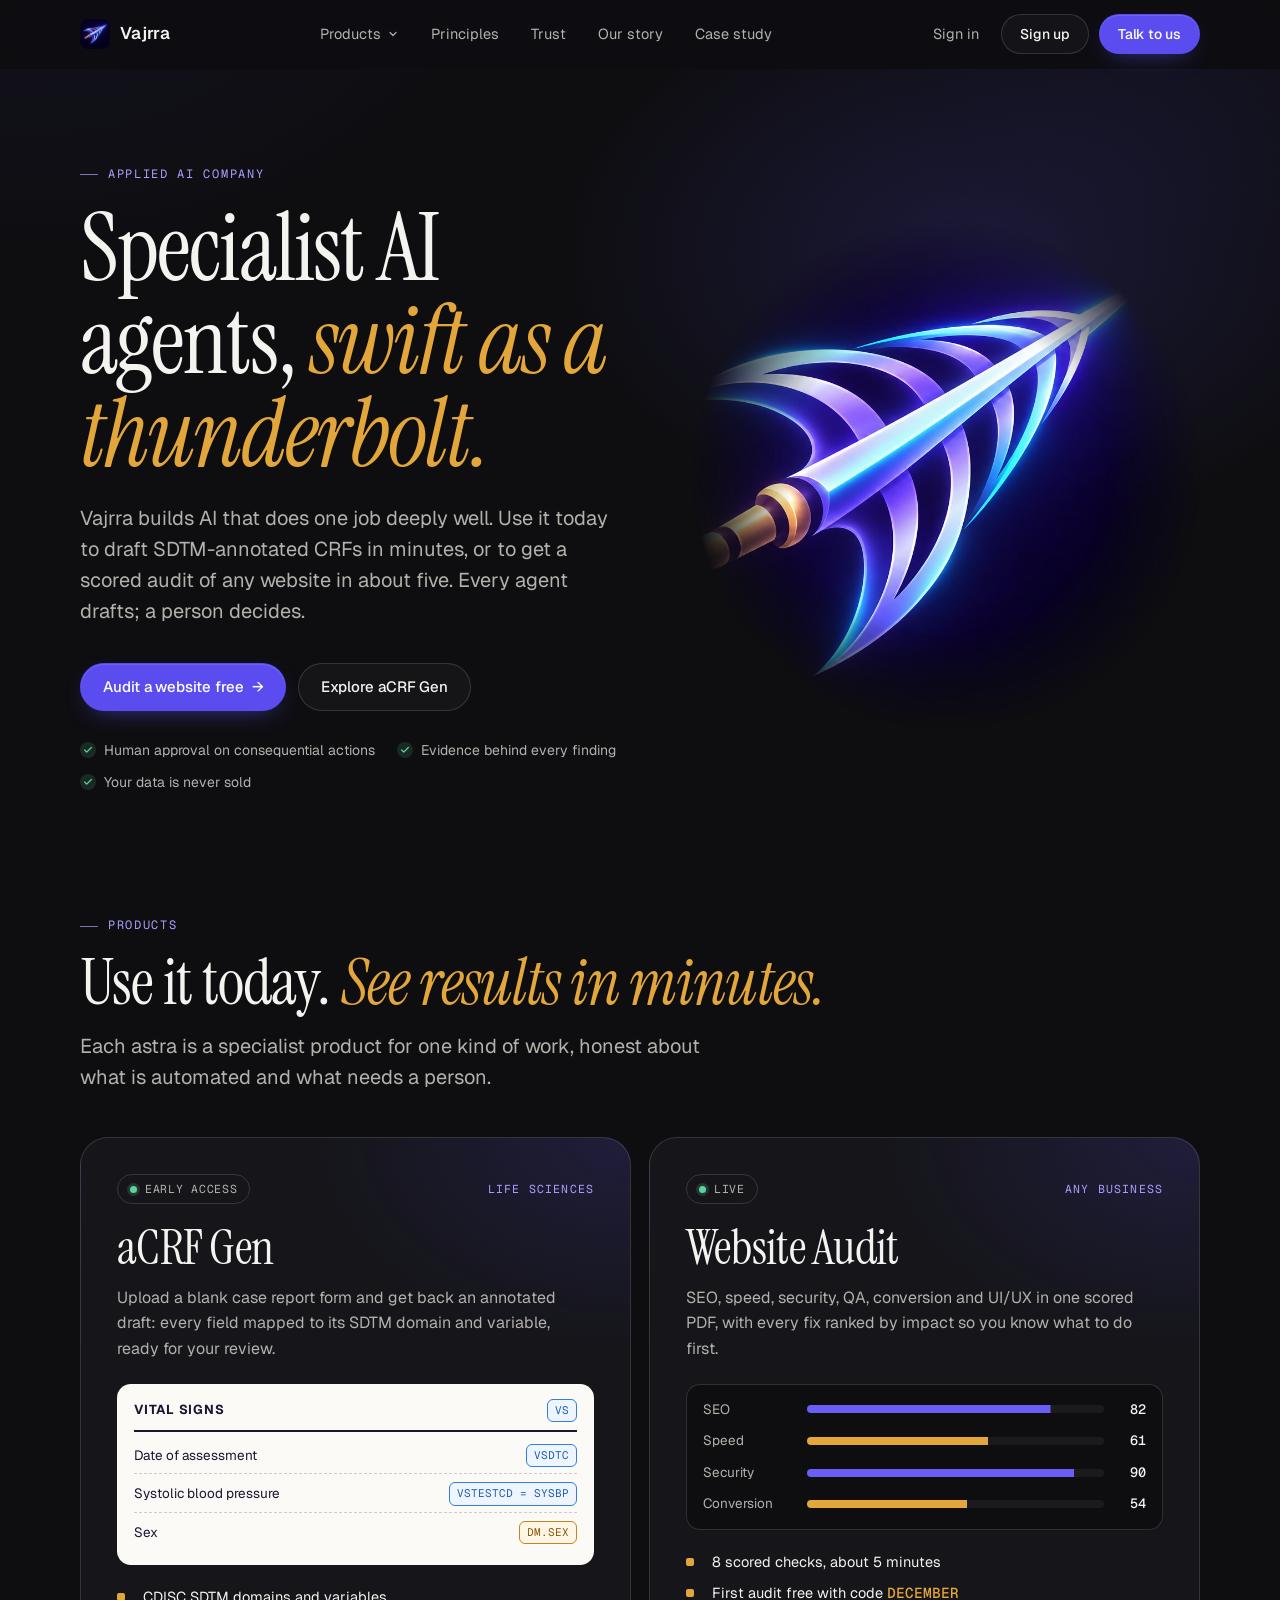
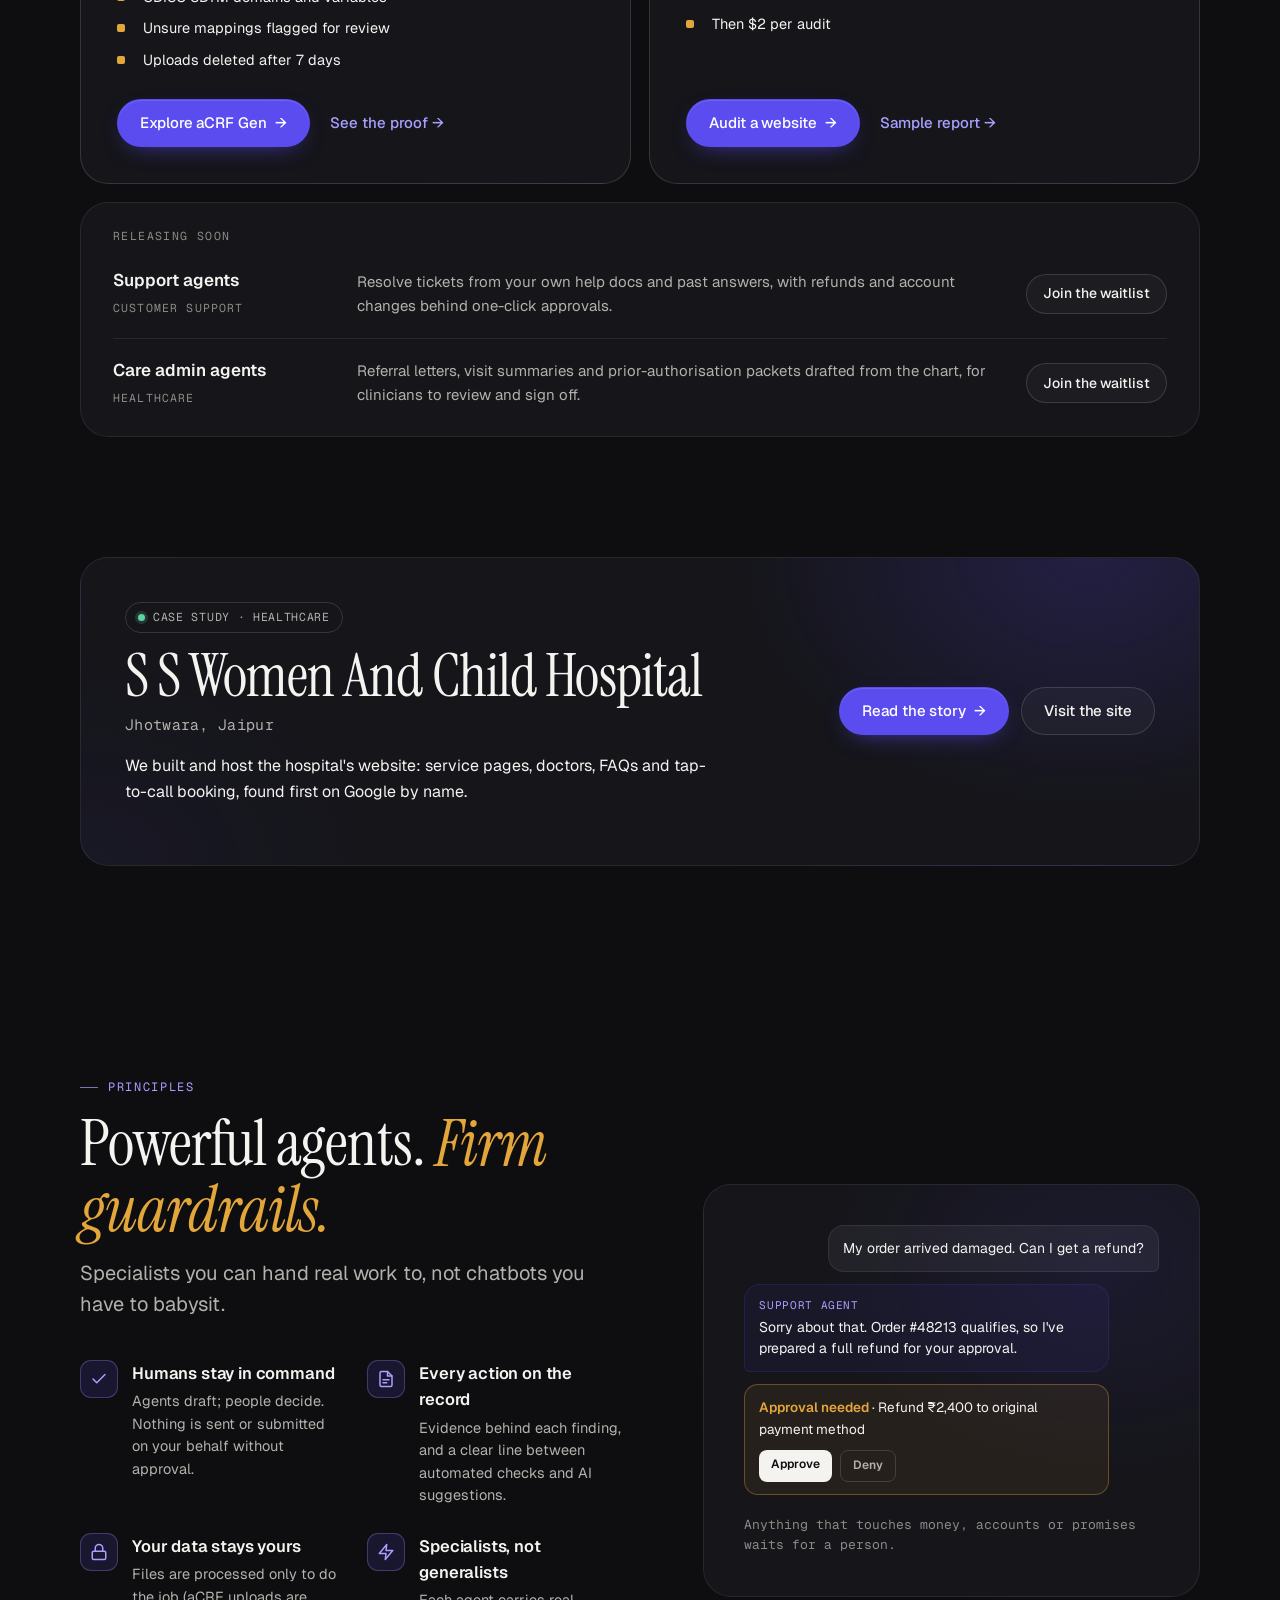
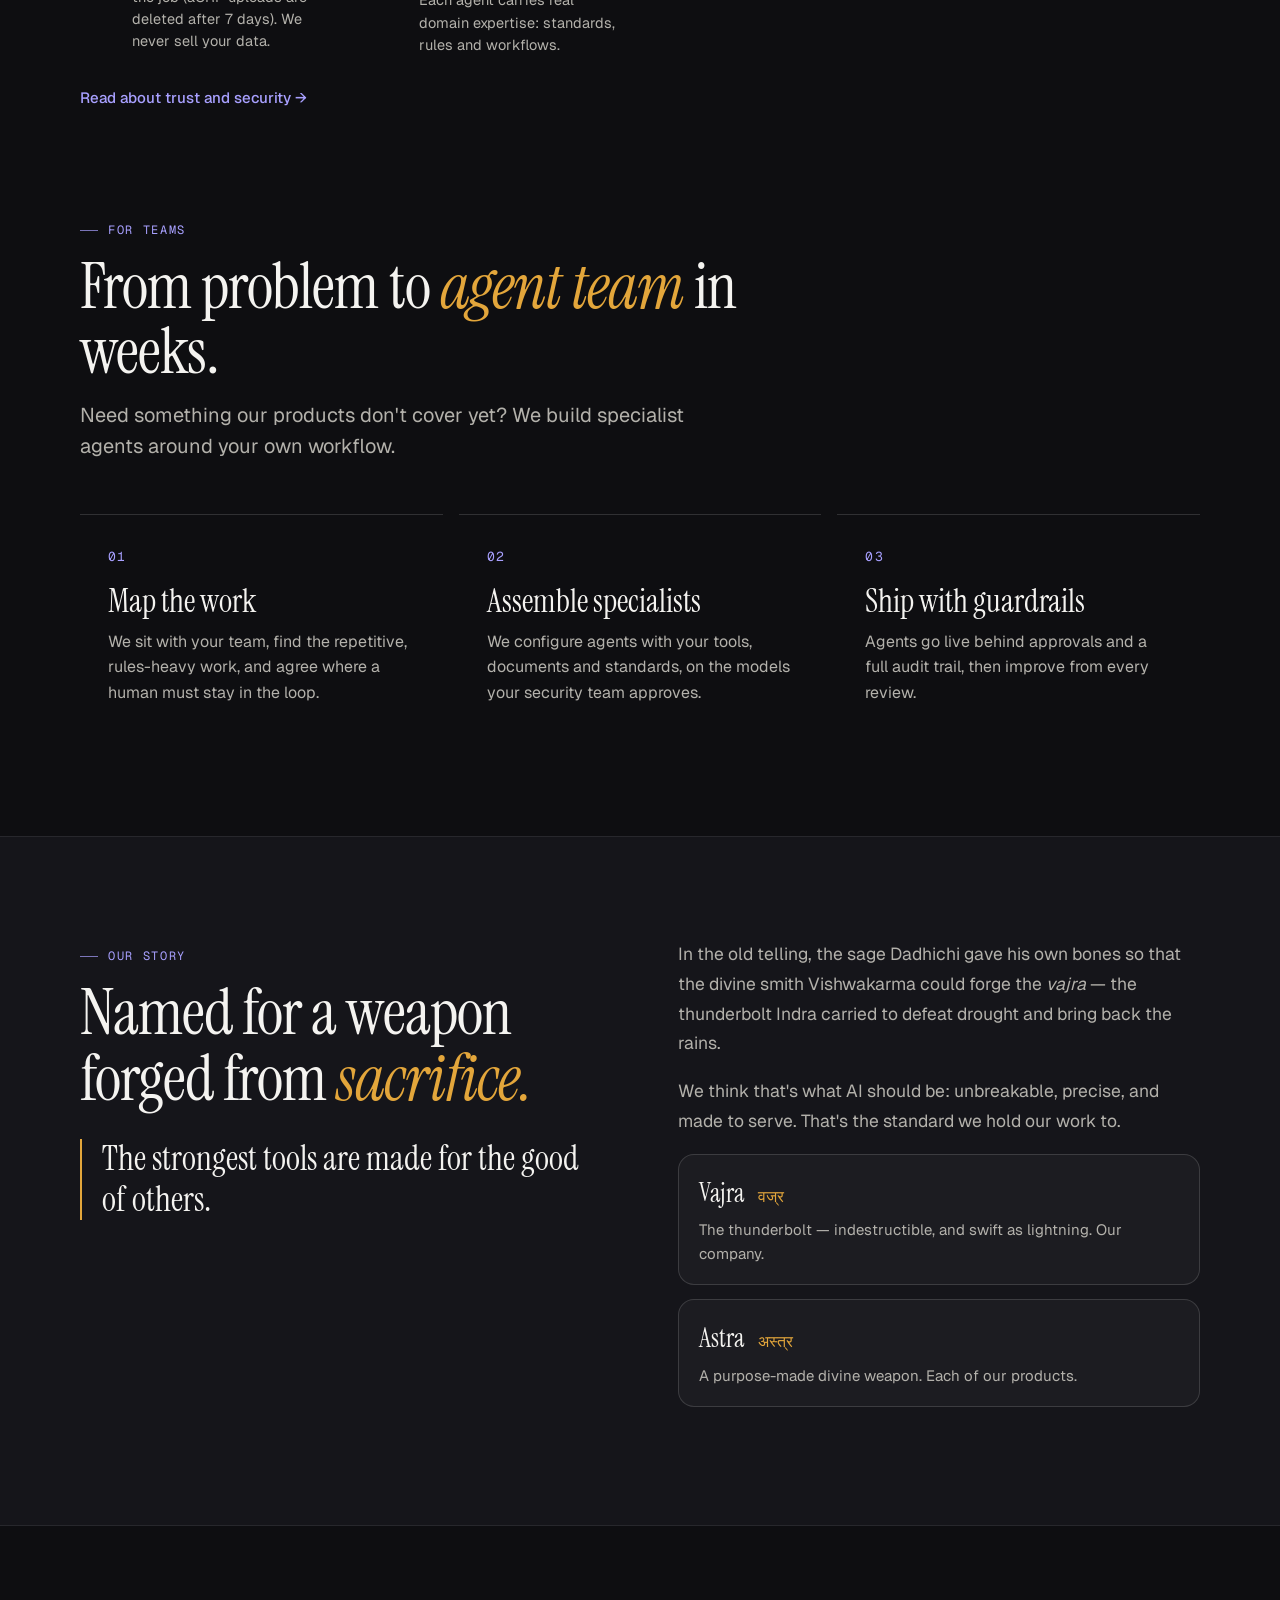
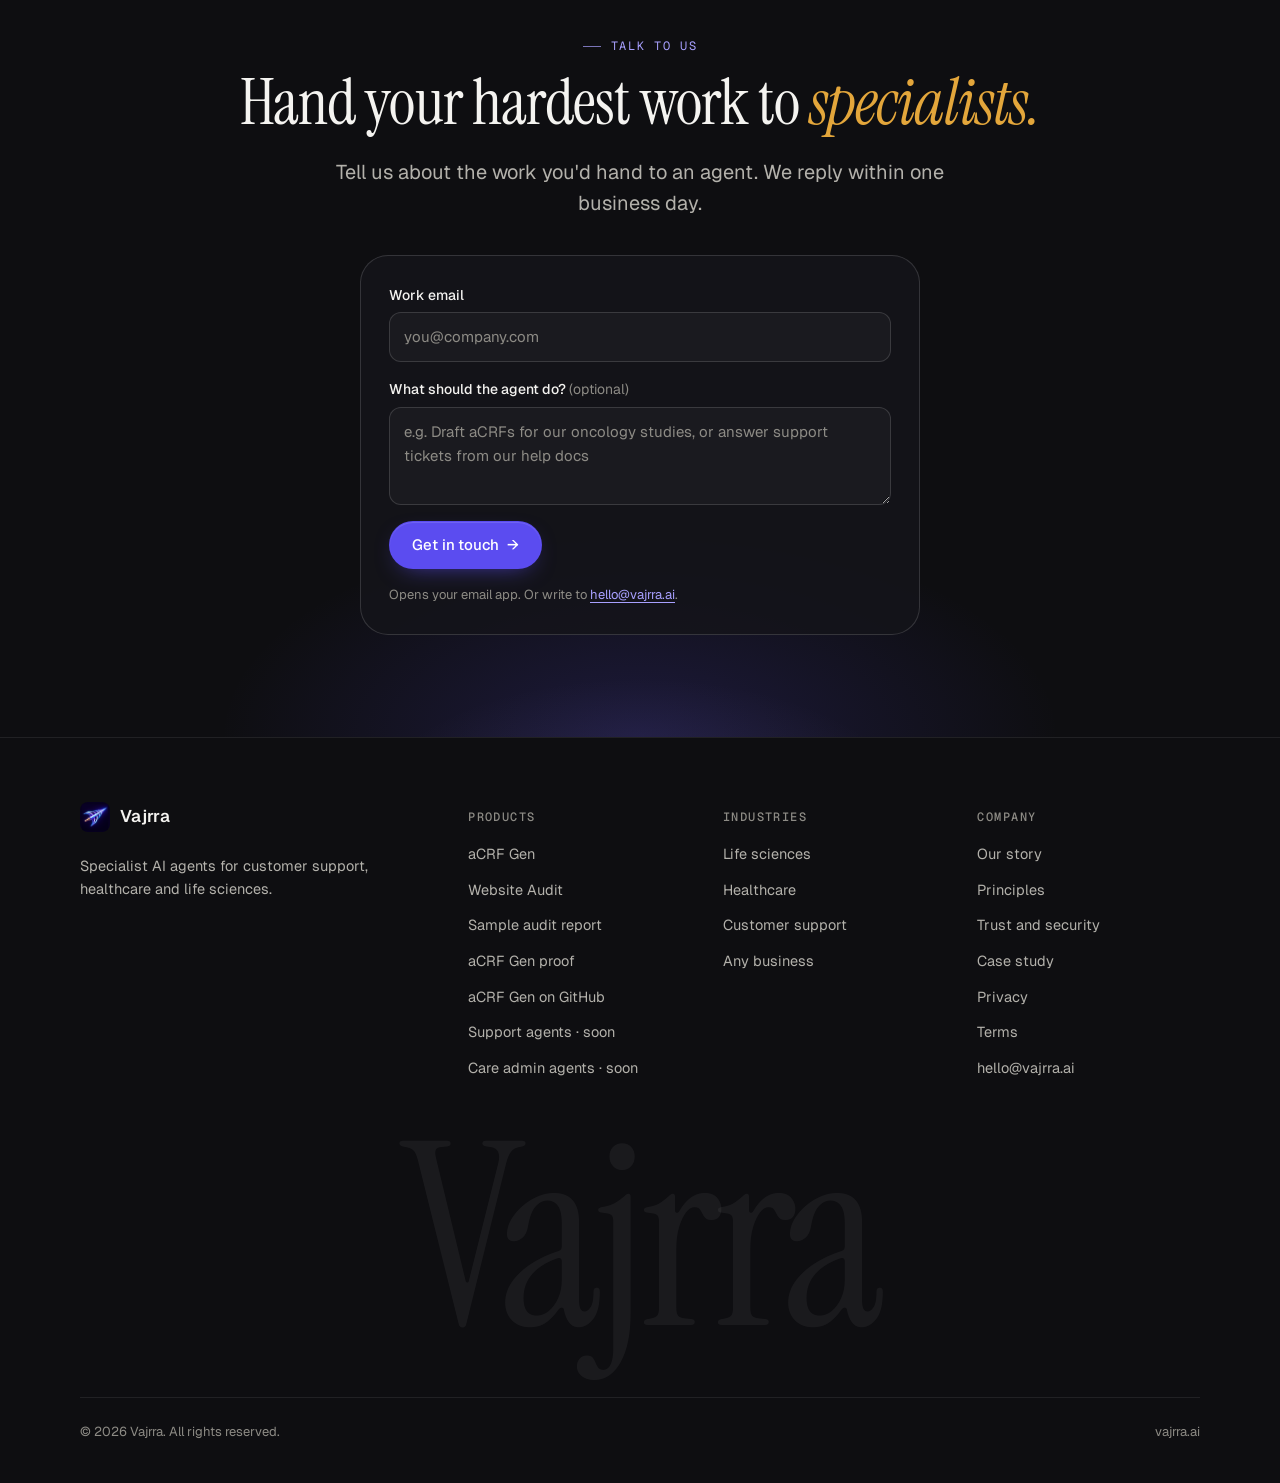
==== commit c52c489d: "Keep the promo code inline in the Website Audit card Co-Authored-By: Claude Opus 5.5 <noreply@anthro" ====
--- a/index.html
+++ b/index.html
@@ -154,7 +154,7 @@
             </div>
             <ul class="facts">
               <li>8 scored checks, about 5 minutes</li>
-              <li>First audit free with code <strong>DECEMBER</strong></li>
+              <li><span>First audit free with code <strong>DECEMBER</strong></span></li>
               <li>Then $2 per audit</li>
             </ul>
             <div class="card-actions">
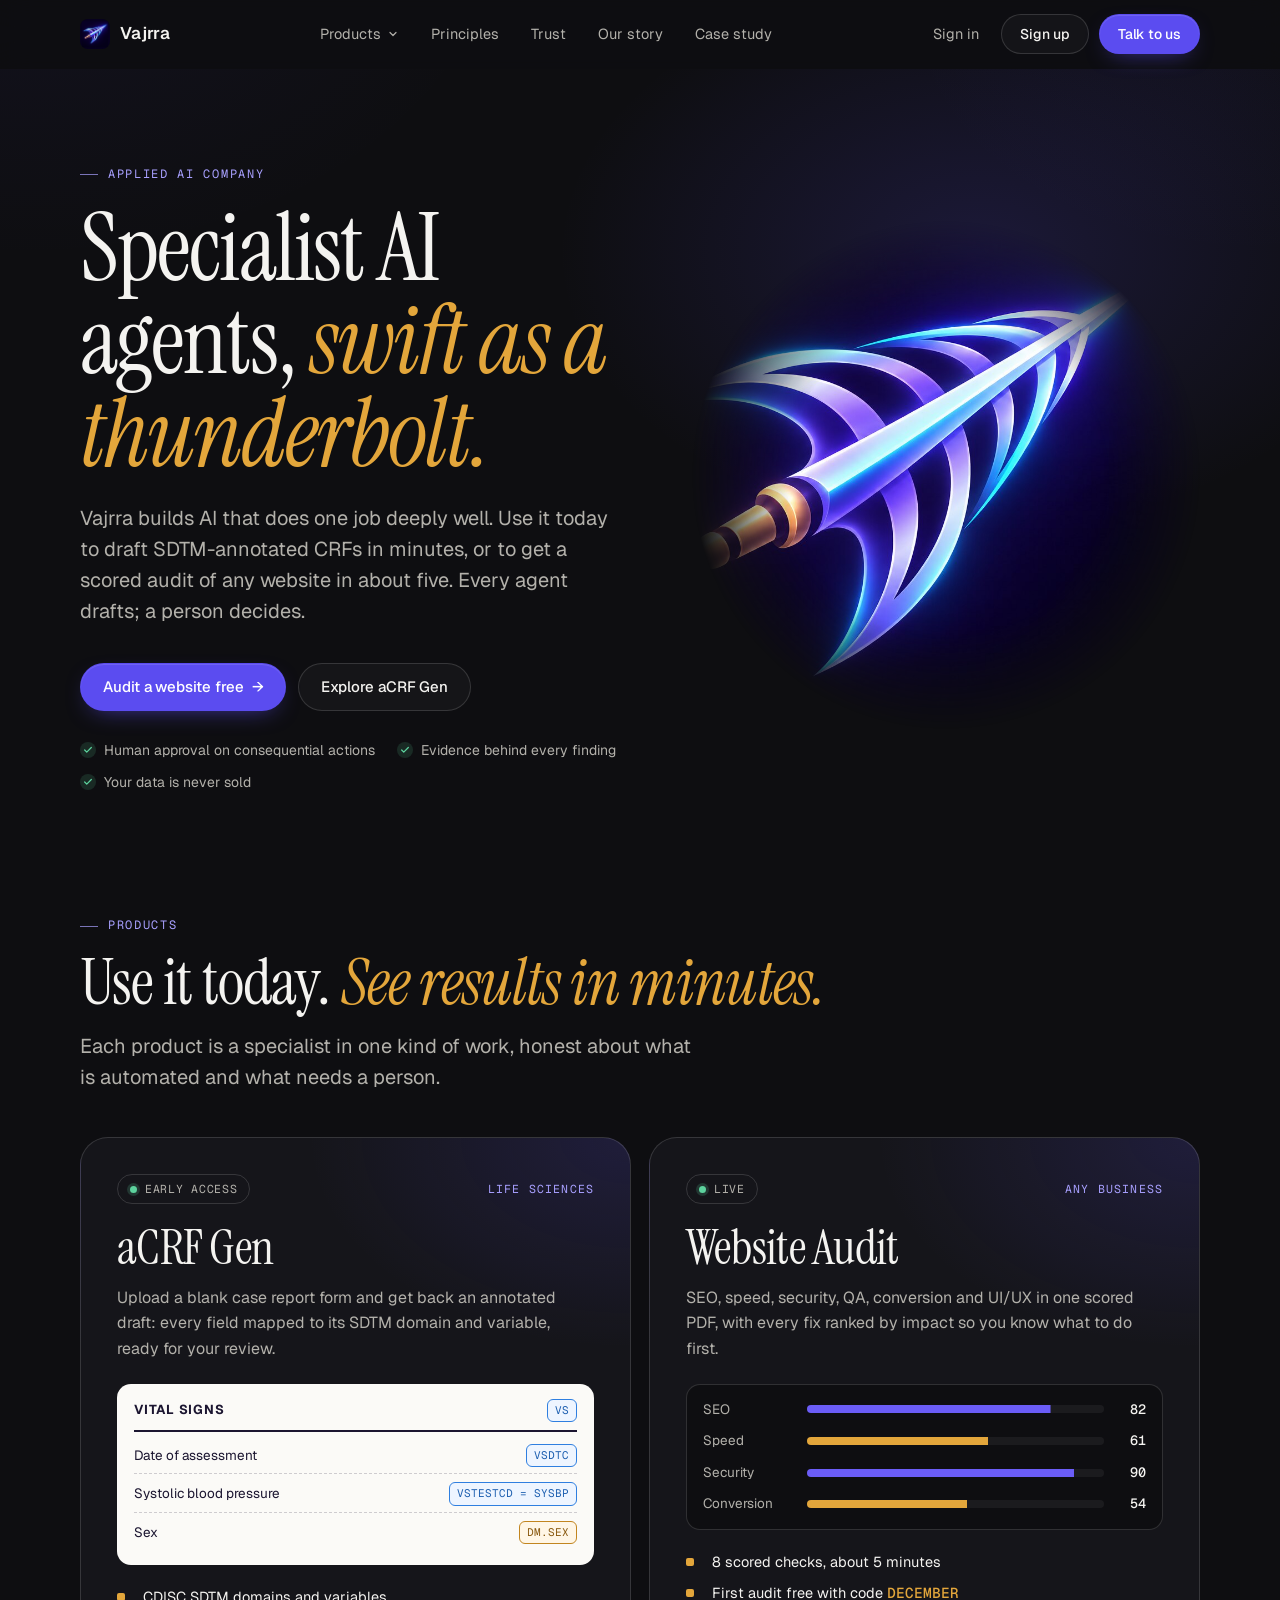
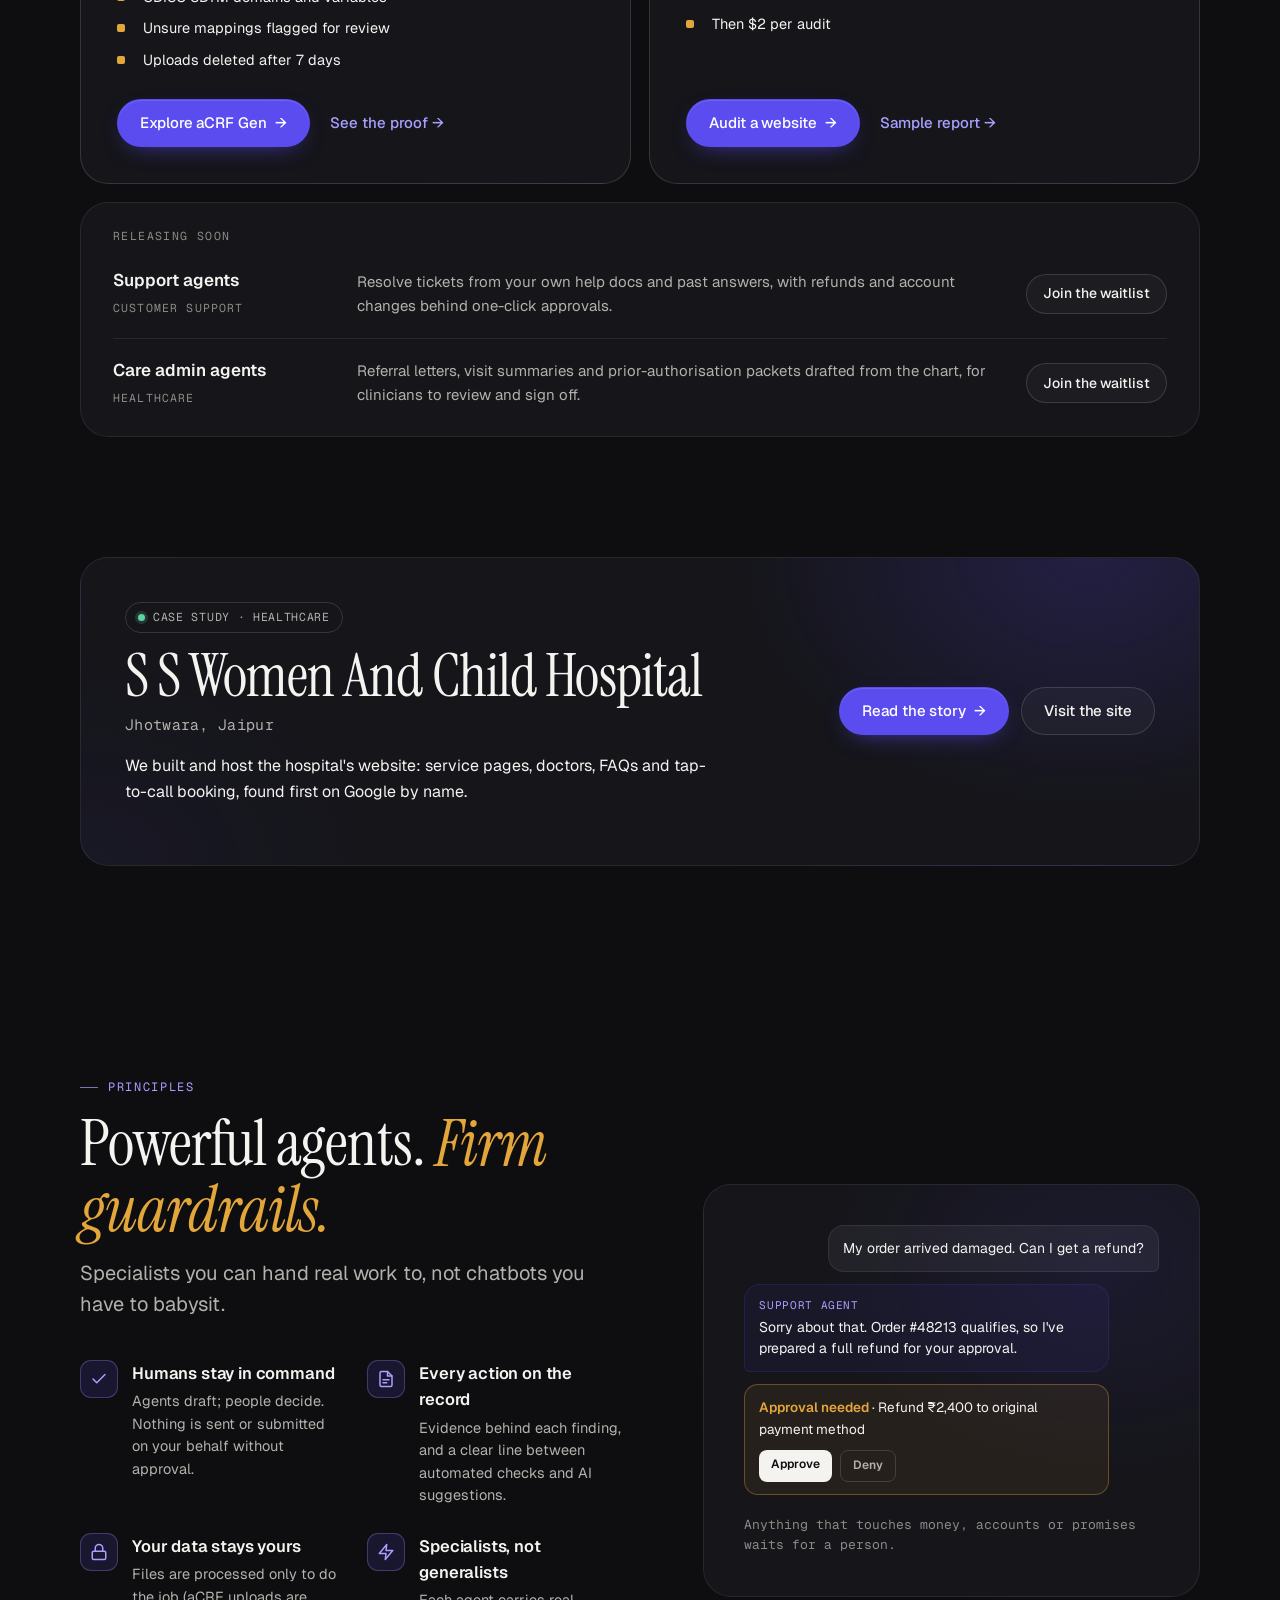
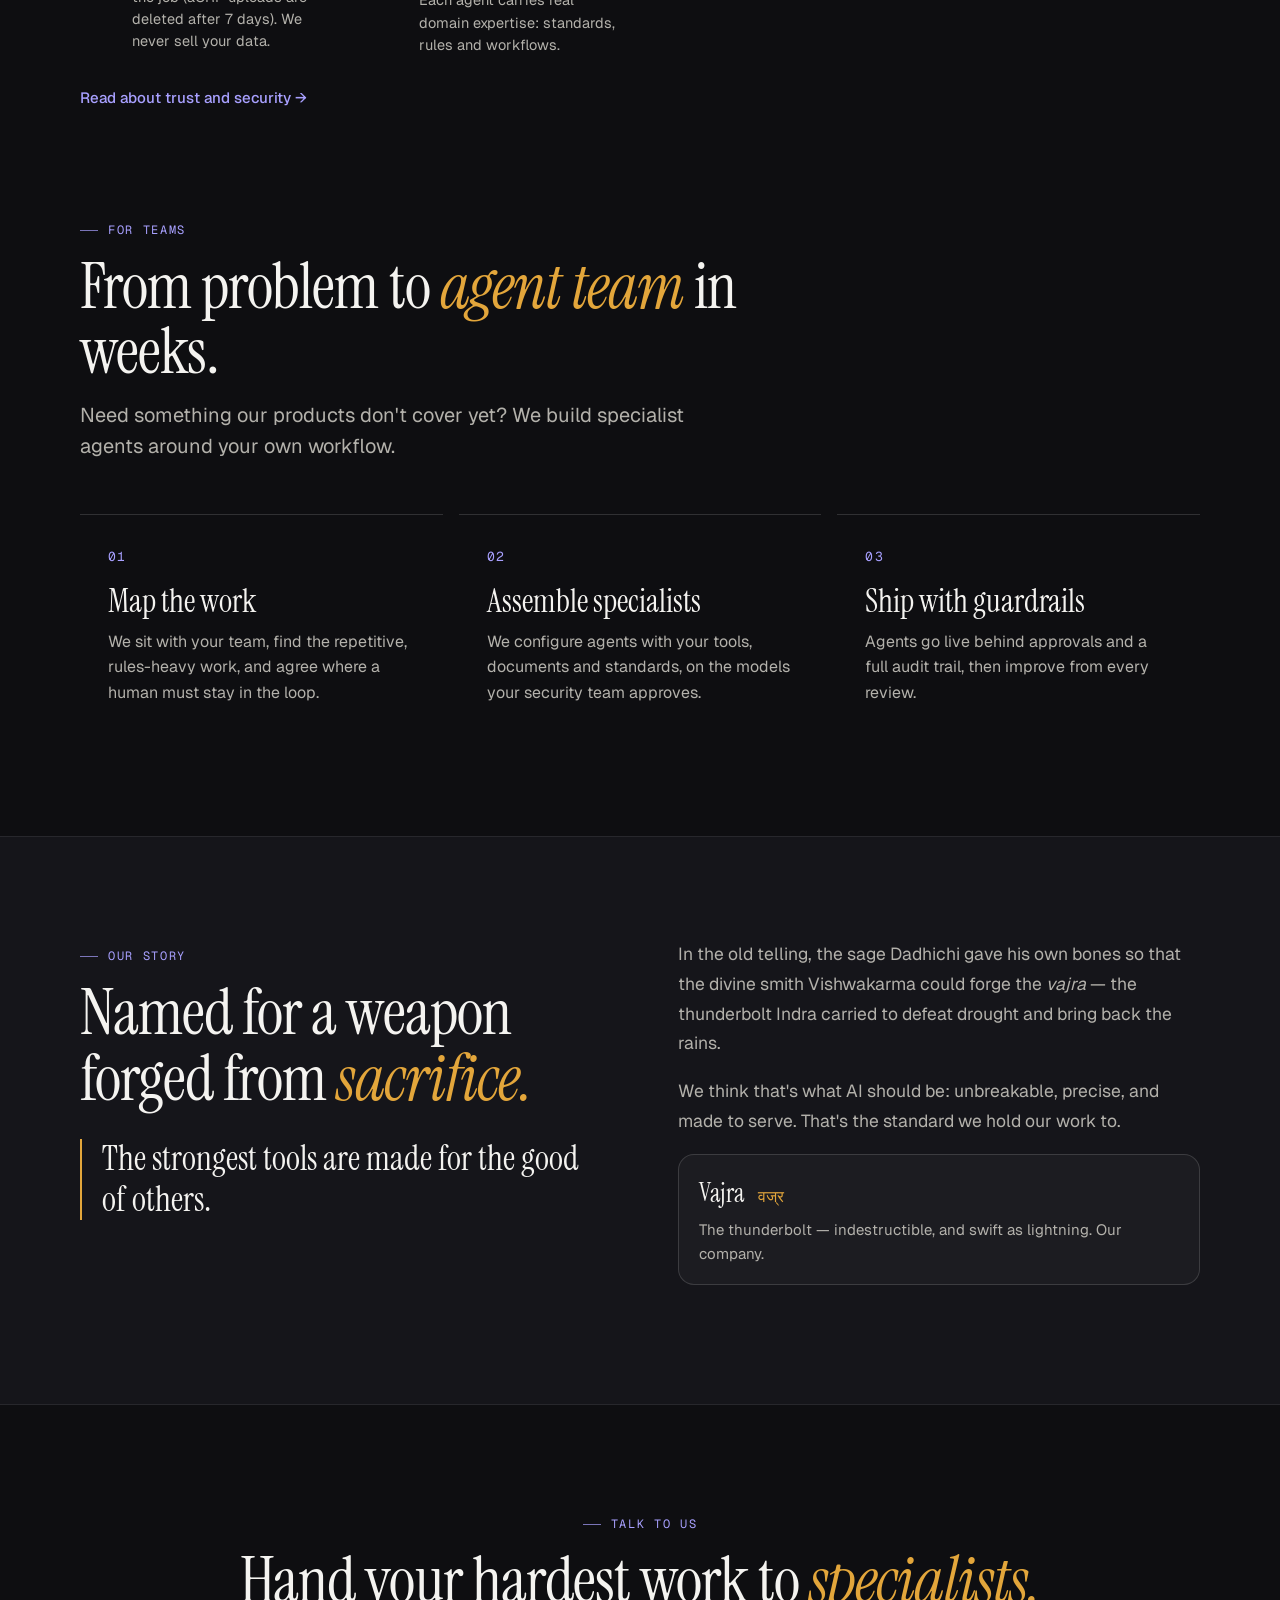
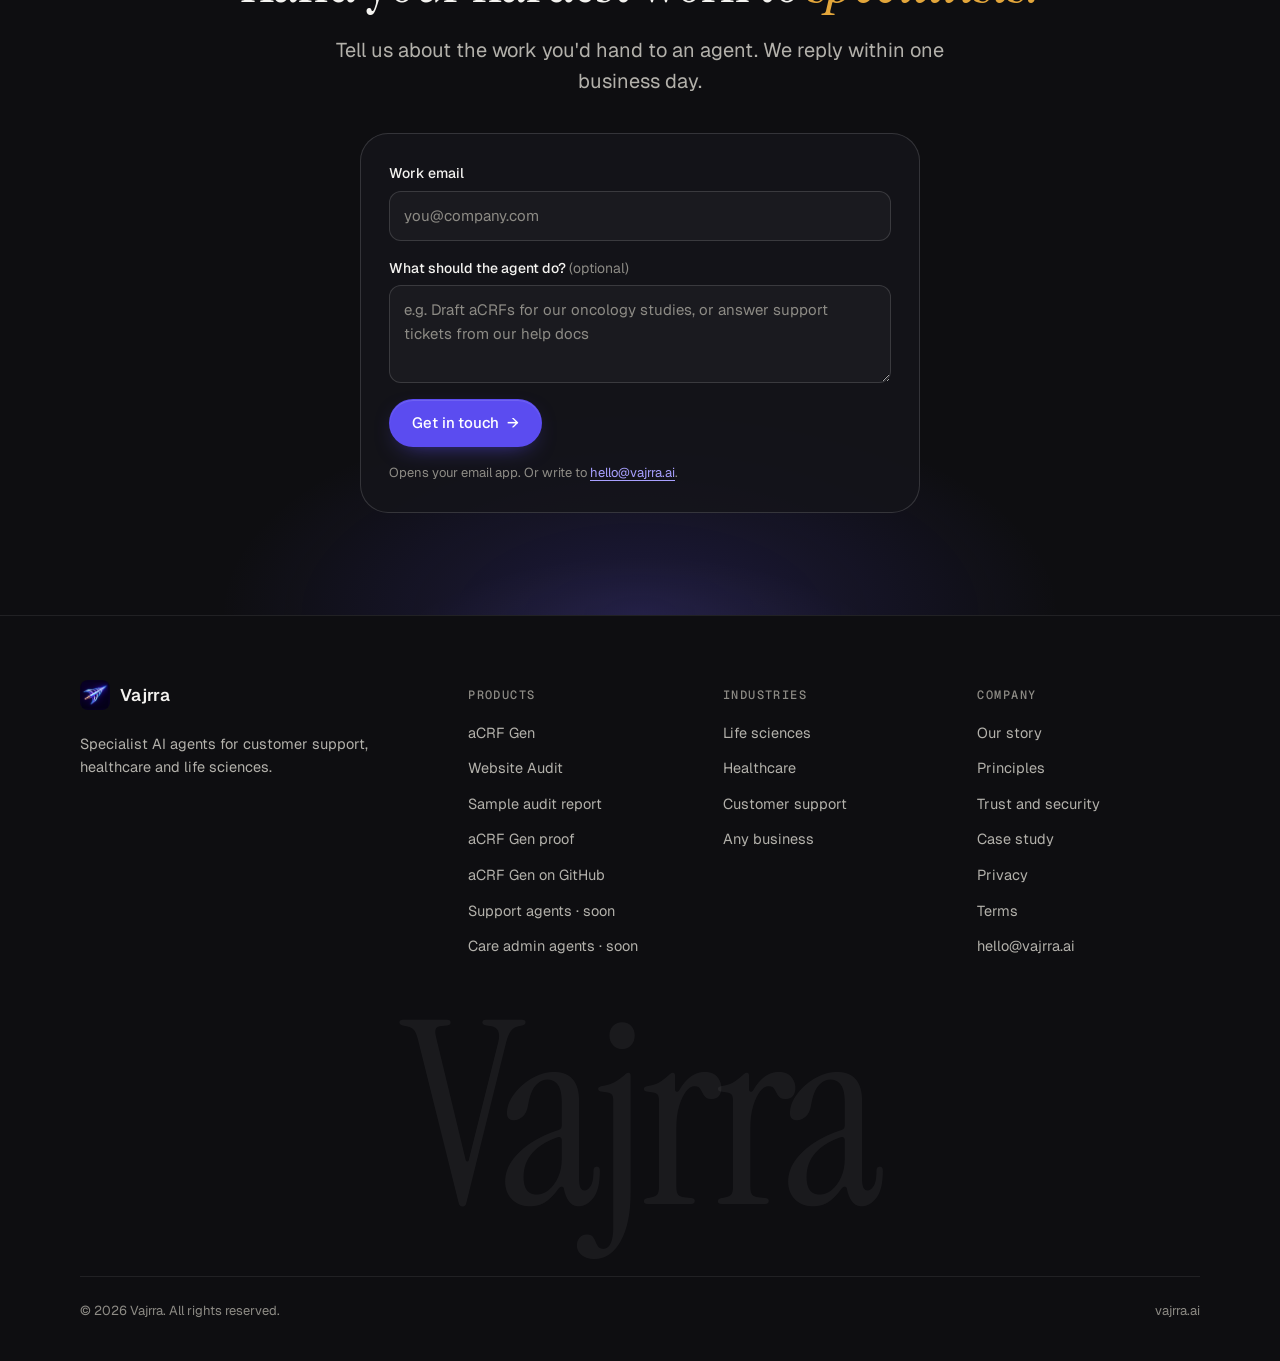
==== commit 2b95c063: "Drop the leftover 'astra' product naming from the home page Co-Authored-By: Claude Opus 5.5 <noreply" ====
--- a/index.html
+++ b/index.html
@@ -117,7 +117,7 @@
         <div class="section-head reveal">
           <span class="eyebrow">Products</span>
           <h2 class="h2">Use it today. <em>See results in minutes.</em></h2>
-          <p class="lede">Each astra is a specialist product for one kind of work, honest about what is automated and what needs a person.</p>
+          <p class="lede">Each product is a specialist in one kind of work, honest about what is automated and what needs a person.</p>
         </div>
 
         <div class="live-grid">
@@ -265,7 +265,6 @@
           <p>We think that's what AI should be: unbreakable, precise, and made to serve. That's the standard we hold our work to.</p>
           <dl class="glossary">
             <div><dt>Vajra <small>वज्र</small></dt><dd>The thunderbolt — indestructible, and swift as lightning. Our company.</dd></div>
-            <div><dt>Astra <small>अस्त्र</small></dt><dd>A purpose-made divine weapon. Each of our products.</dd></div>
           </dl>
         </div>
       </div>
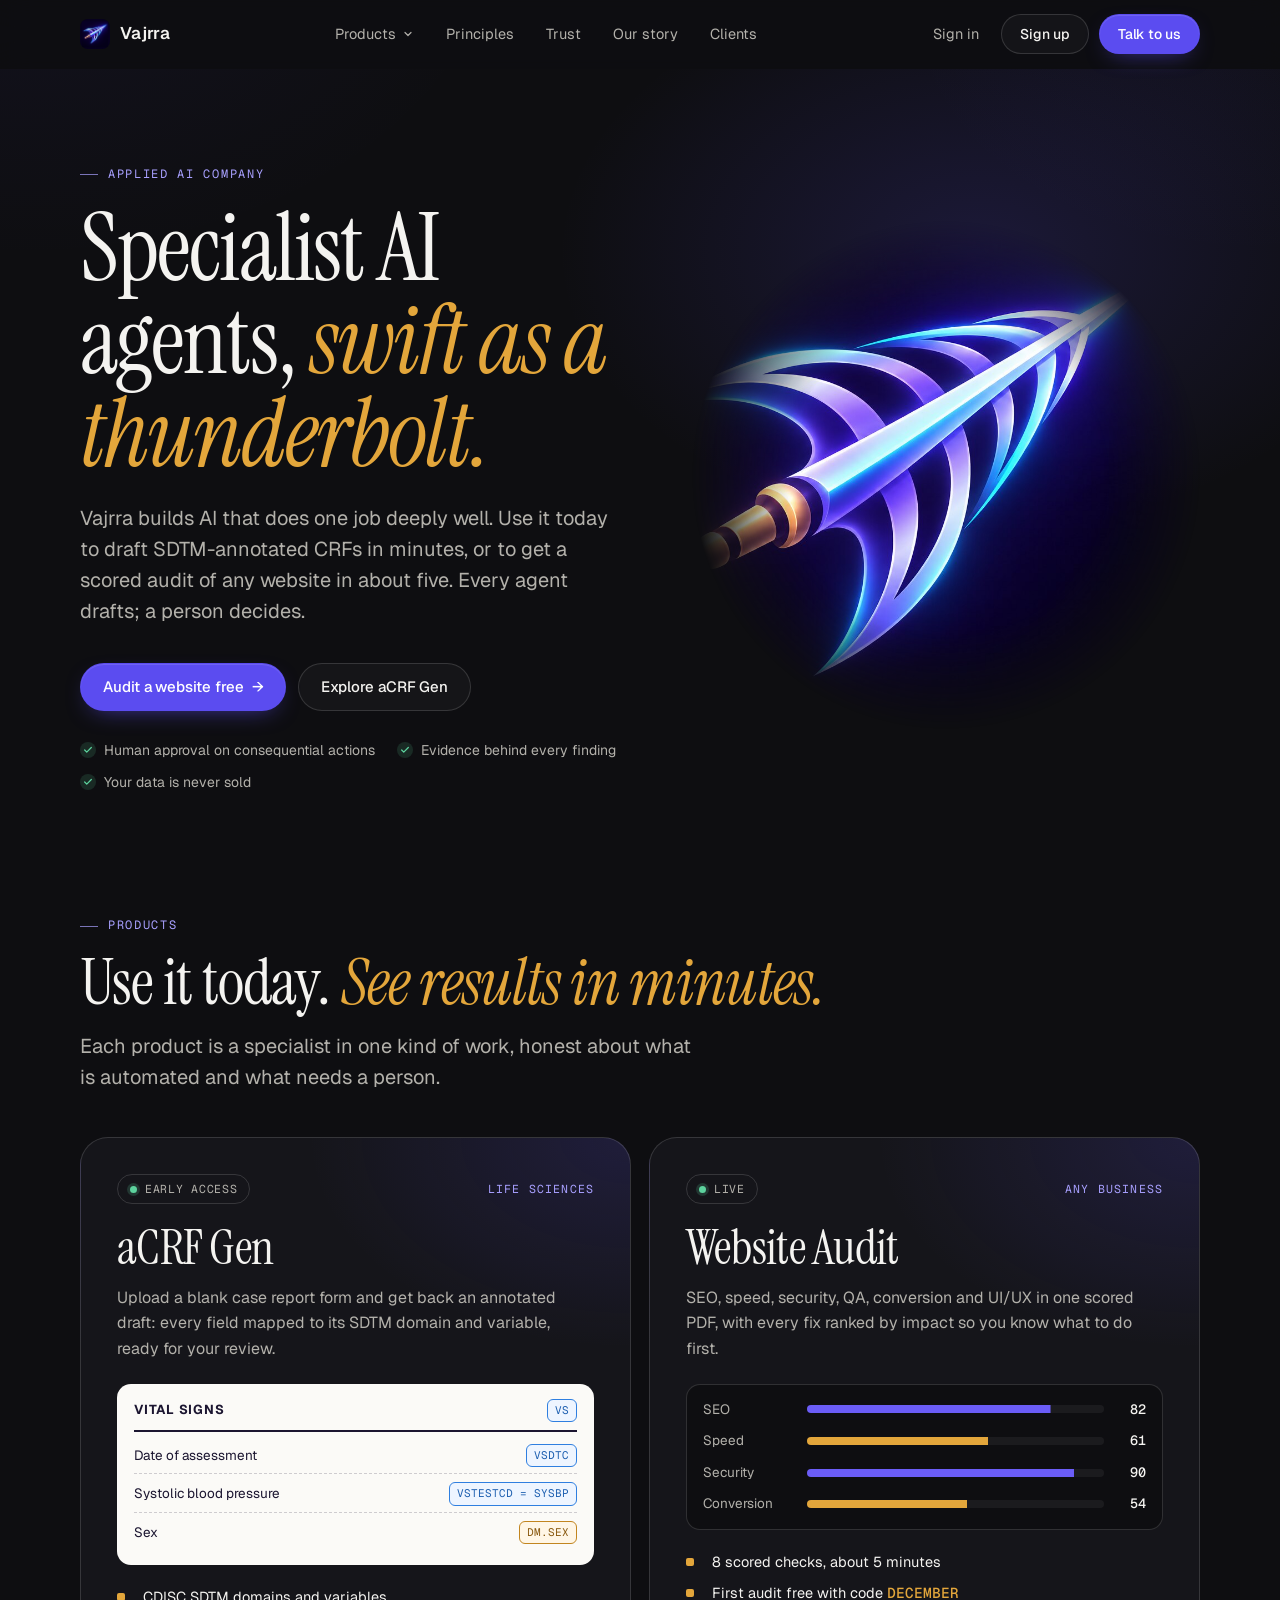
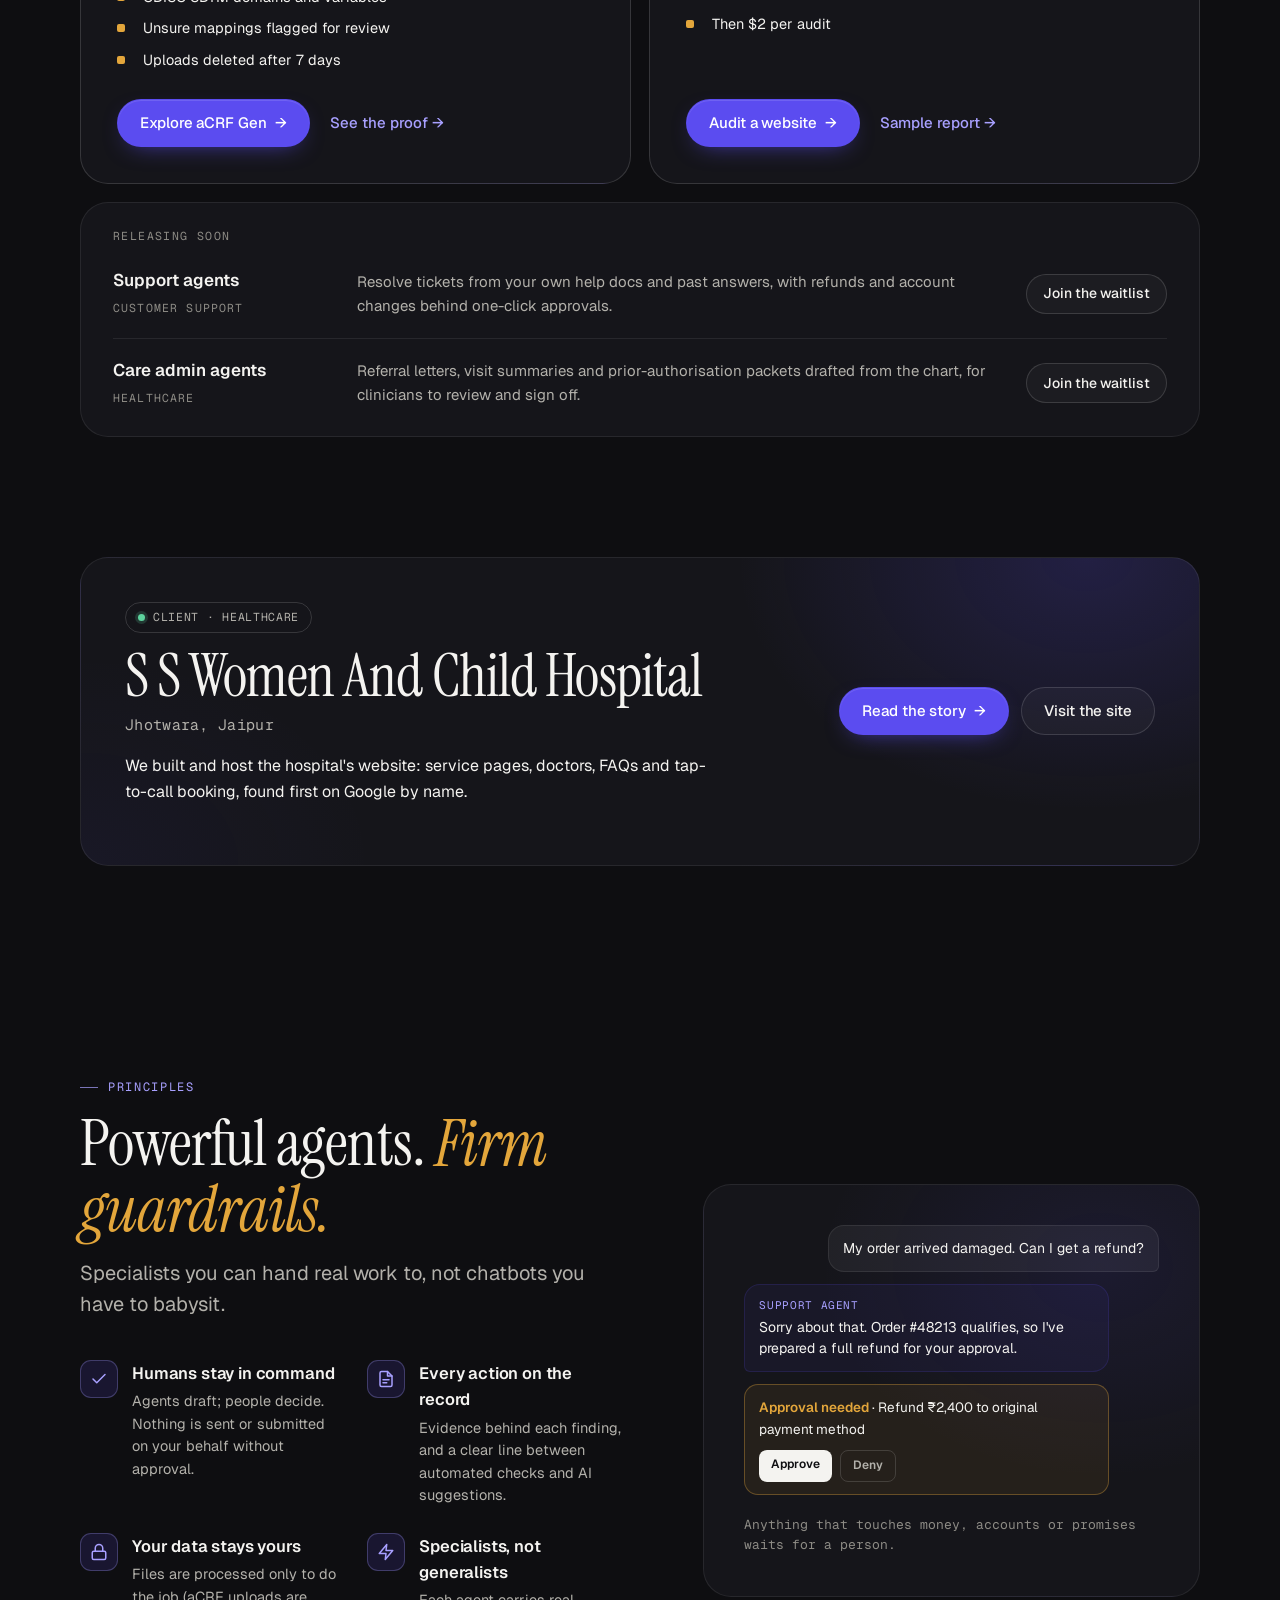
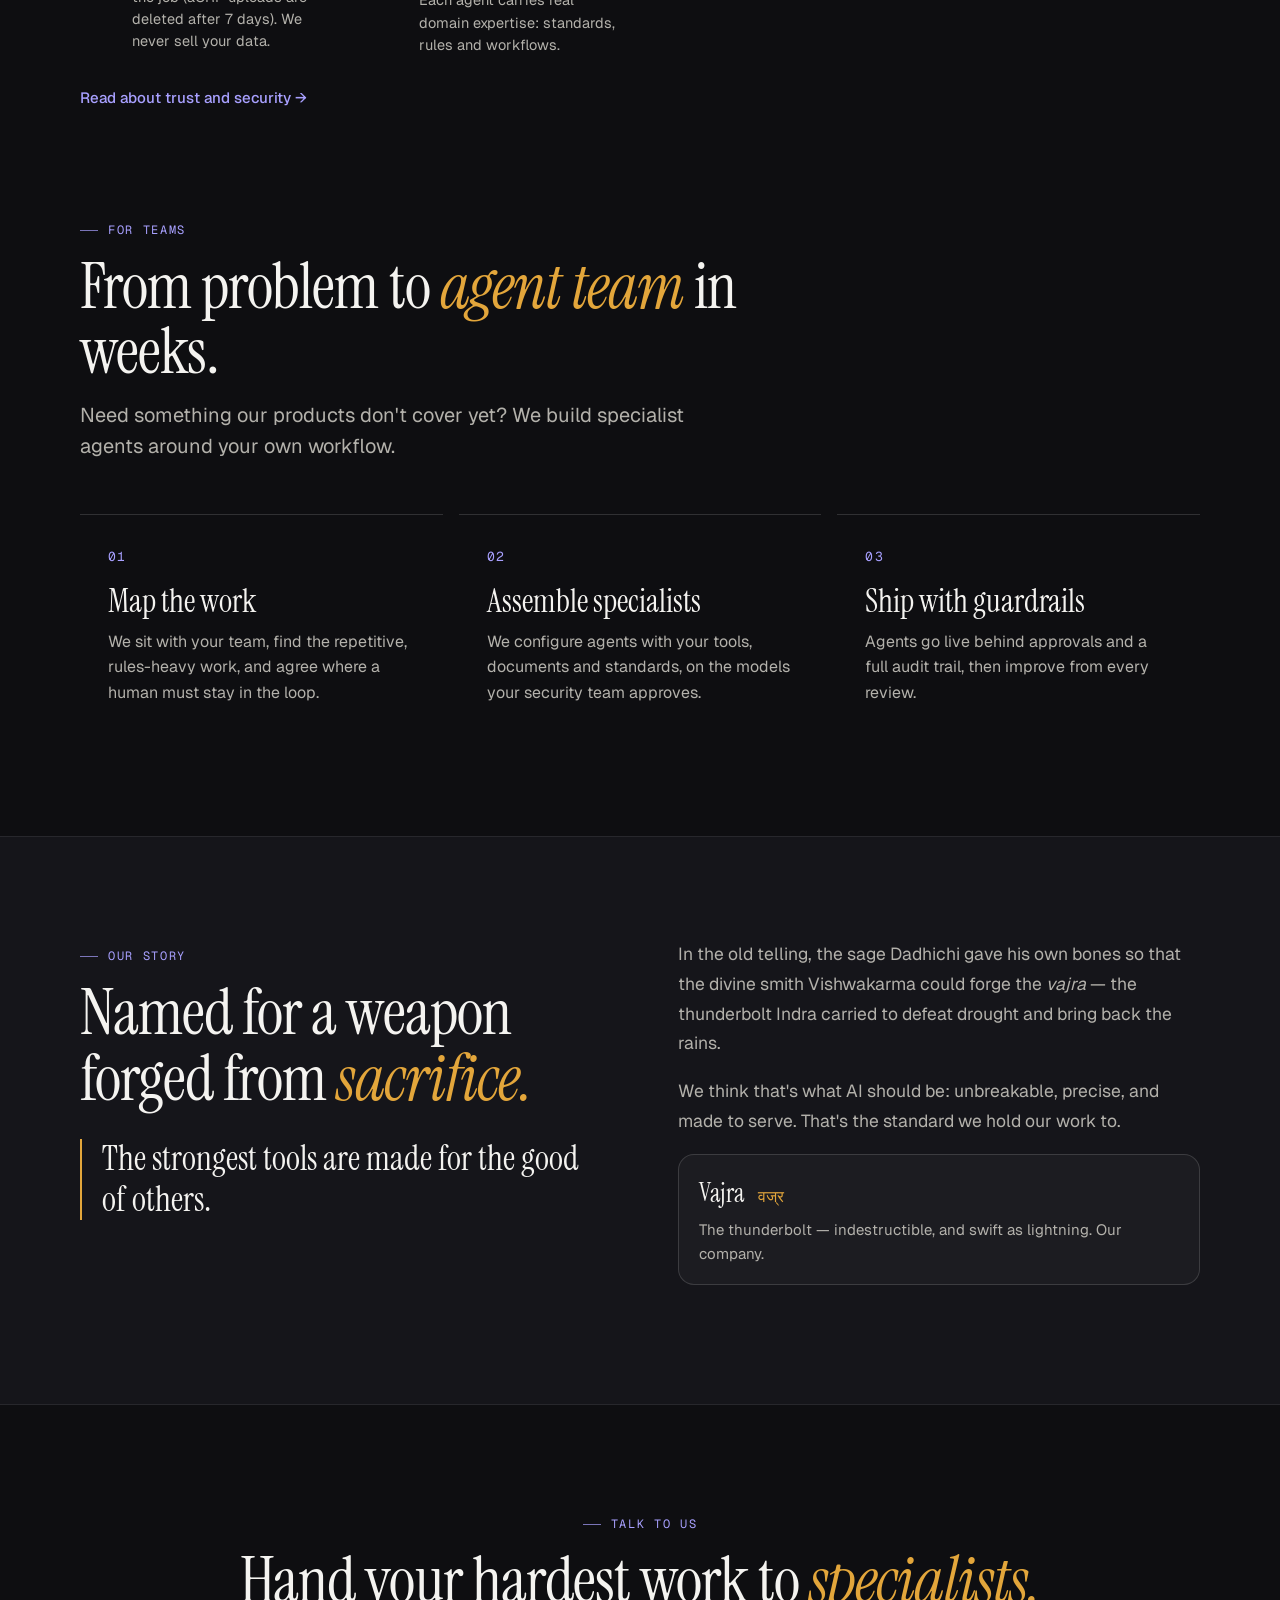
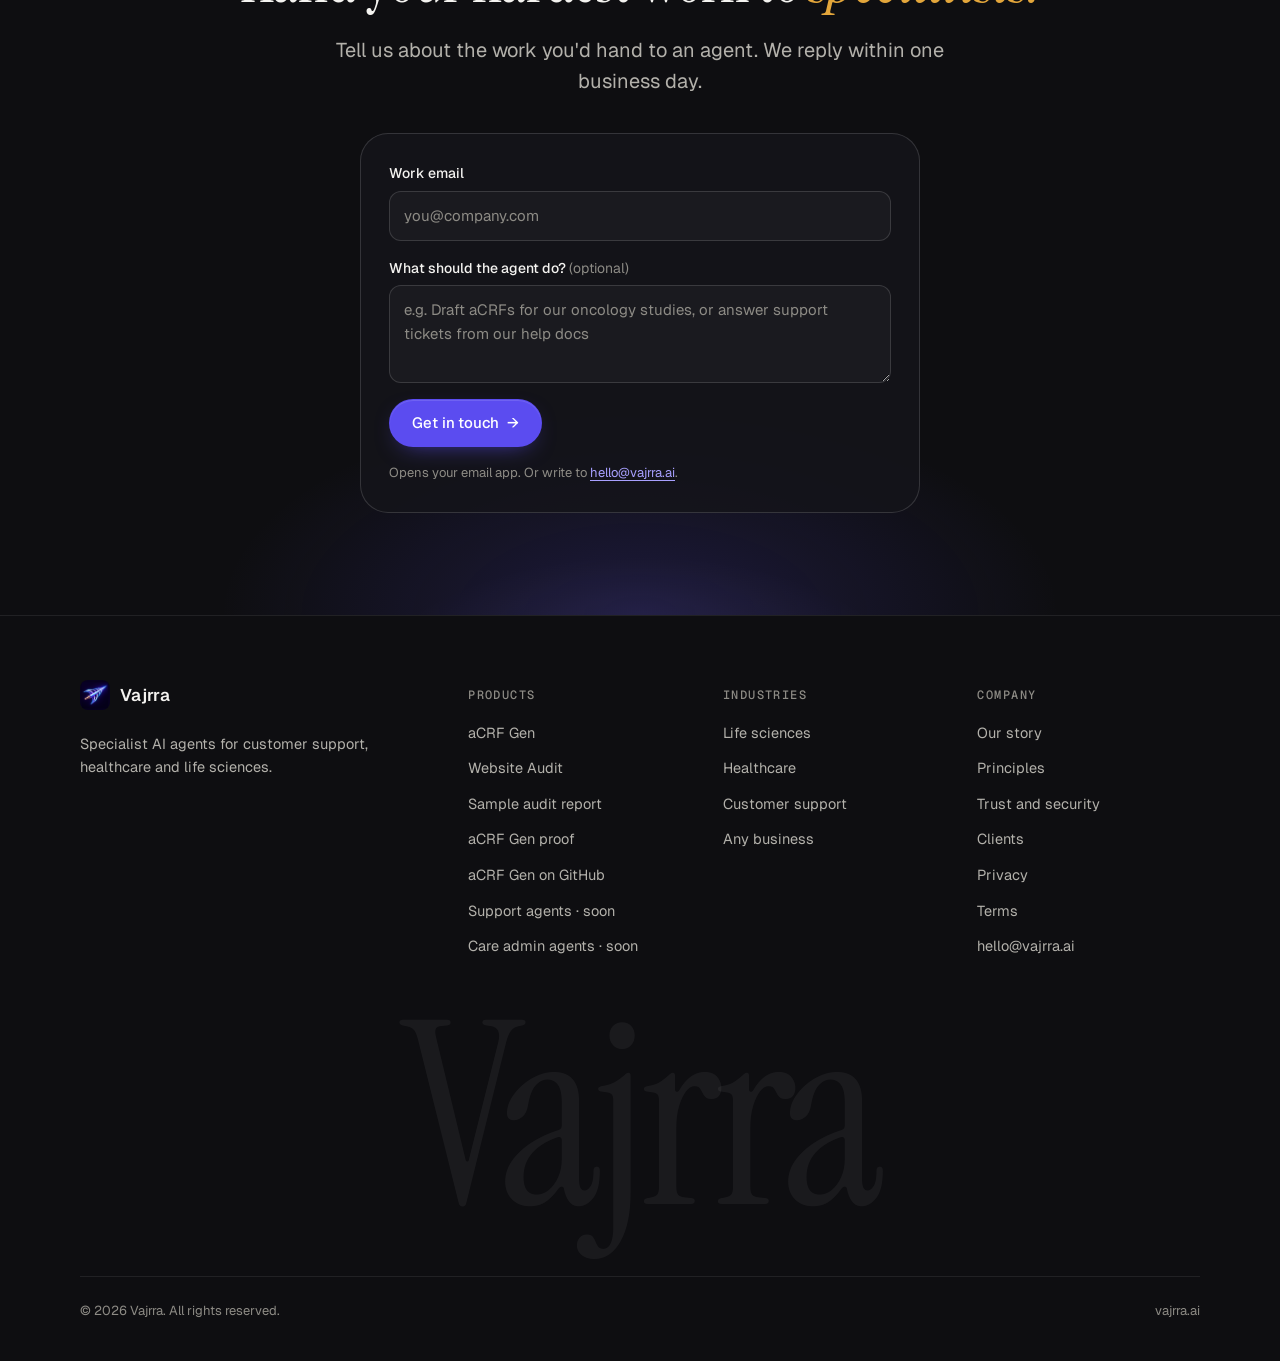
==== commit 0c2559e5: "Call the hospital page Clients instead of Case study Co-Authored-By: Claude Sonnet 5.5 <noreply@anth" ====
--- a/index.html
+++ b/index.html
@@ -57,7 +57,7 @@
         <a href="#principles">Principles</a>
         <a href="trust.html">Trust</a>
         <a href="#story">Our story</a>
-        <a href="client-ss-women-child-hospital.html">Case study</a>
+        <a href="client-ss-women-child-hospital.html">Clients</a>
       </nav>
       <div class="nav-cta">
         <a class="nav-signin" href="https://accounts.vajrra.ai/signin">Sign in</a>
@@ -81,7 +81,7 @@
       <a href="#principles">Principles</a>
       <a href="trust.html">Trust</a>
       <a href="#story">Our story</a>
-      <a href="client-ss-women-child-hospital.html">Case study</a>
+      <a href="client-ss-women-child-hospital.html">Clients</a>
       <a href="#contact">Talk to us</a>
     </div>
   </header>
@@ -180,12 +180,12 @@
       </div>
     </section>
 
-    <!-- Case study -->
+    <!-- Clients -->
     <section class="section section-tight" id="our-work" style="padding-top: 0">
       <div class="wrap">
         <article class="product flagship platform-band reveal">
           <div>
-            <span class="pill"><span class="live"></span>Case study · Healthcare</span>
+            <span class="pill"><span class="live"></span>Client · Healthcare</span>
             <h3>S S Women And Child Hospital</h3>
             <div class="sub">Jhotwara, Jaipur</div>
             <p>We built and host the hospital's website: service pages, doctors, FAQs and tap-to-call booking, found first on Google by name.</p>
@@ -309,7 +309,7 @@
         </div>
         <div>
           <h4>Company</h4>
-          <ul><li><a href="#story">Our story</a></li><li><a href="#principles">Principles</a></li><li><a href="trust.html">Trust and security</a></li><li><a href="client-ss-women-child-hospital.html">Case study</a></li><li><a href="privacy.html">Privacy</a></li><li><a href="terms.html">Terms</a></li><li><a href="mailto:hello@vajrra.ai">hello@vajrra.ai</a></li></ul>
+          <ul><li><a href="#story">Our story</a></li><li><a href="#principles">Principles</a></li><li><a href="trust.html">Trust and security</a></li><li><a href="client-ss-women-child-hospital.html">Clients</a></li><li><a href="privacy.html">Privacy</a></li><li><a href="terms.html">Terms</a></li><li><a href="mailto:hello@vajrra.ai">hello@vajrra.ai</a></li></ul>
         </div>
       </div>
       <div class="wordmark" aria-hidden="true">Vajrra</div>
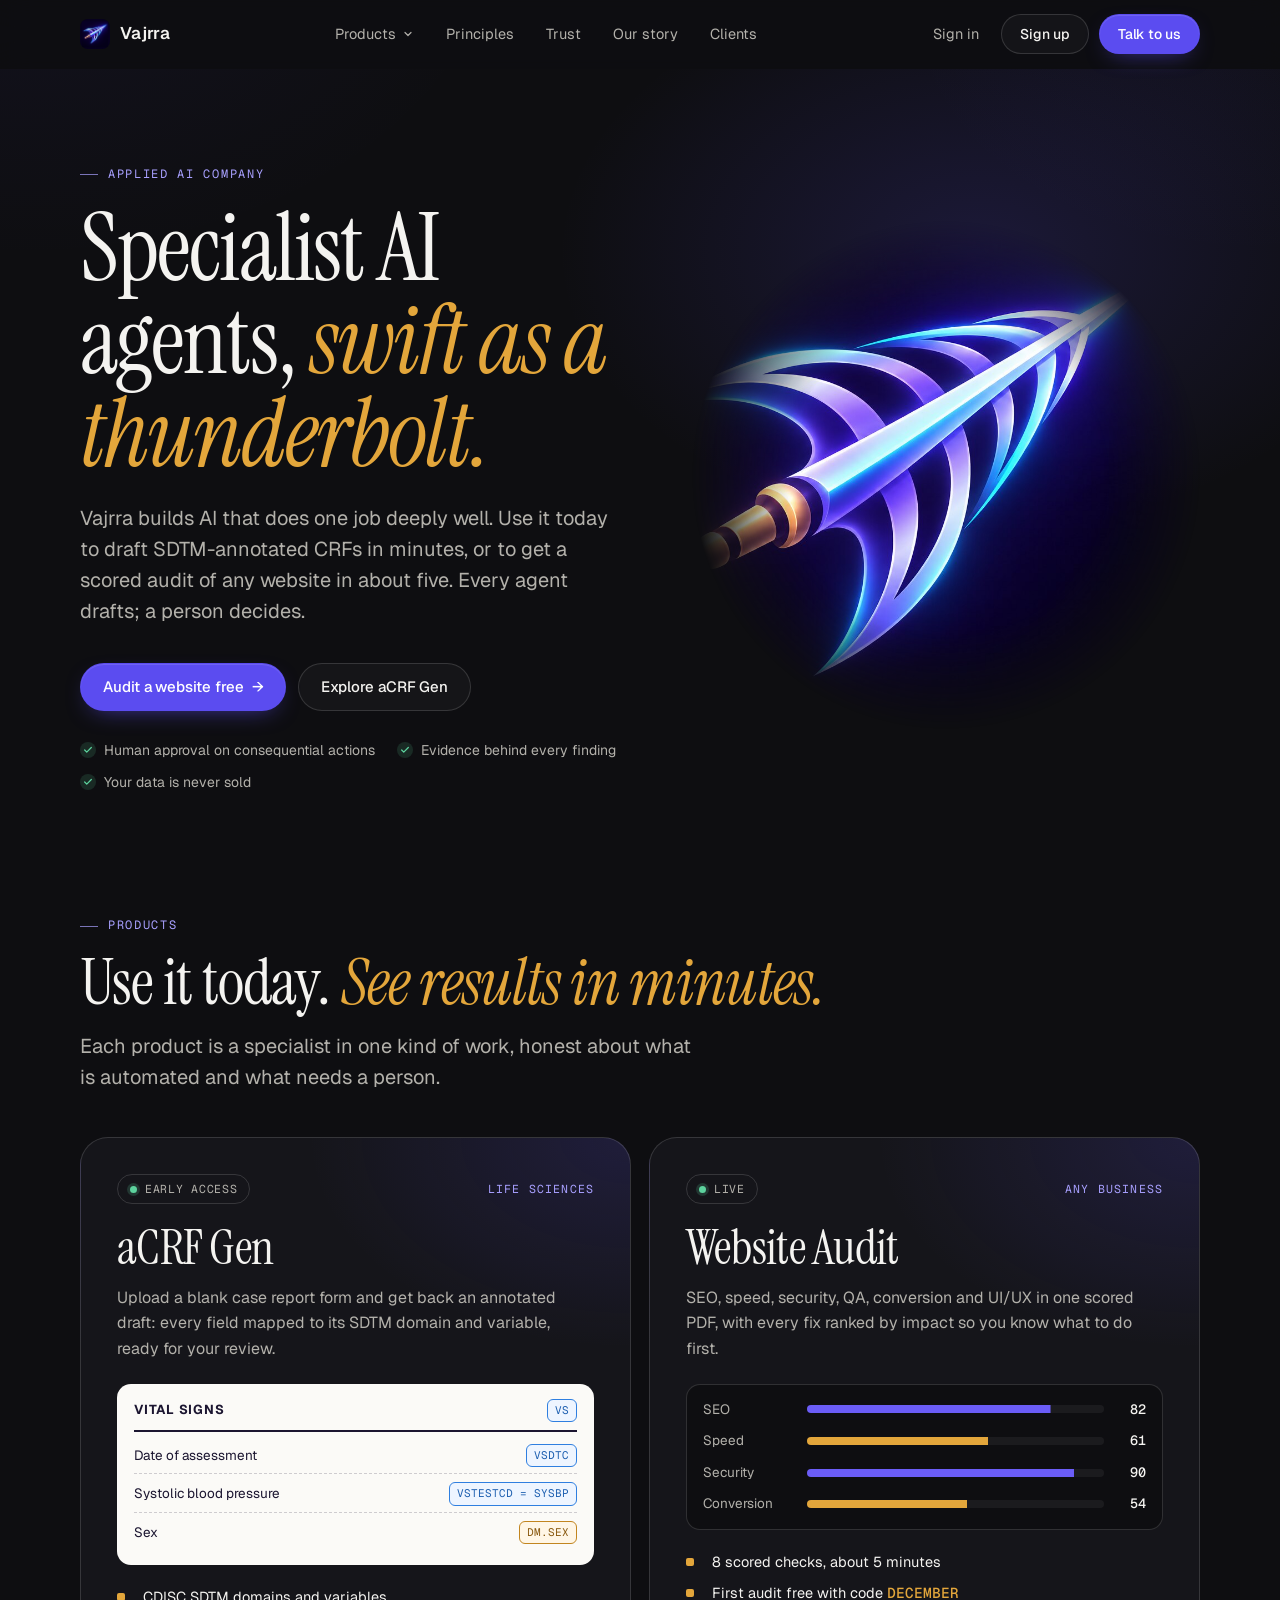
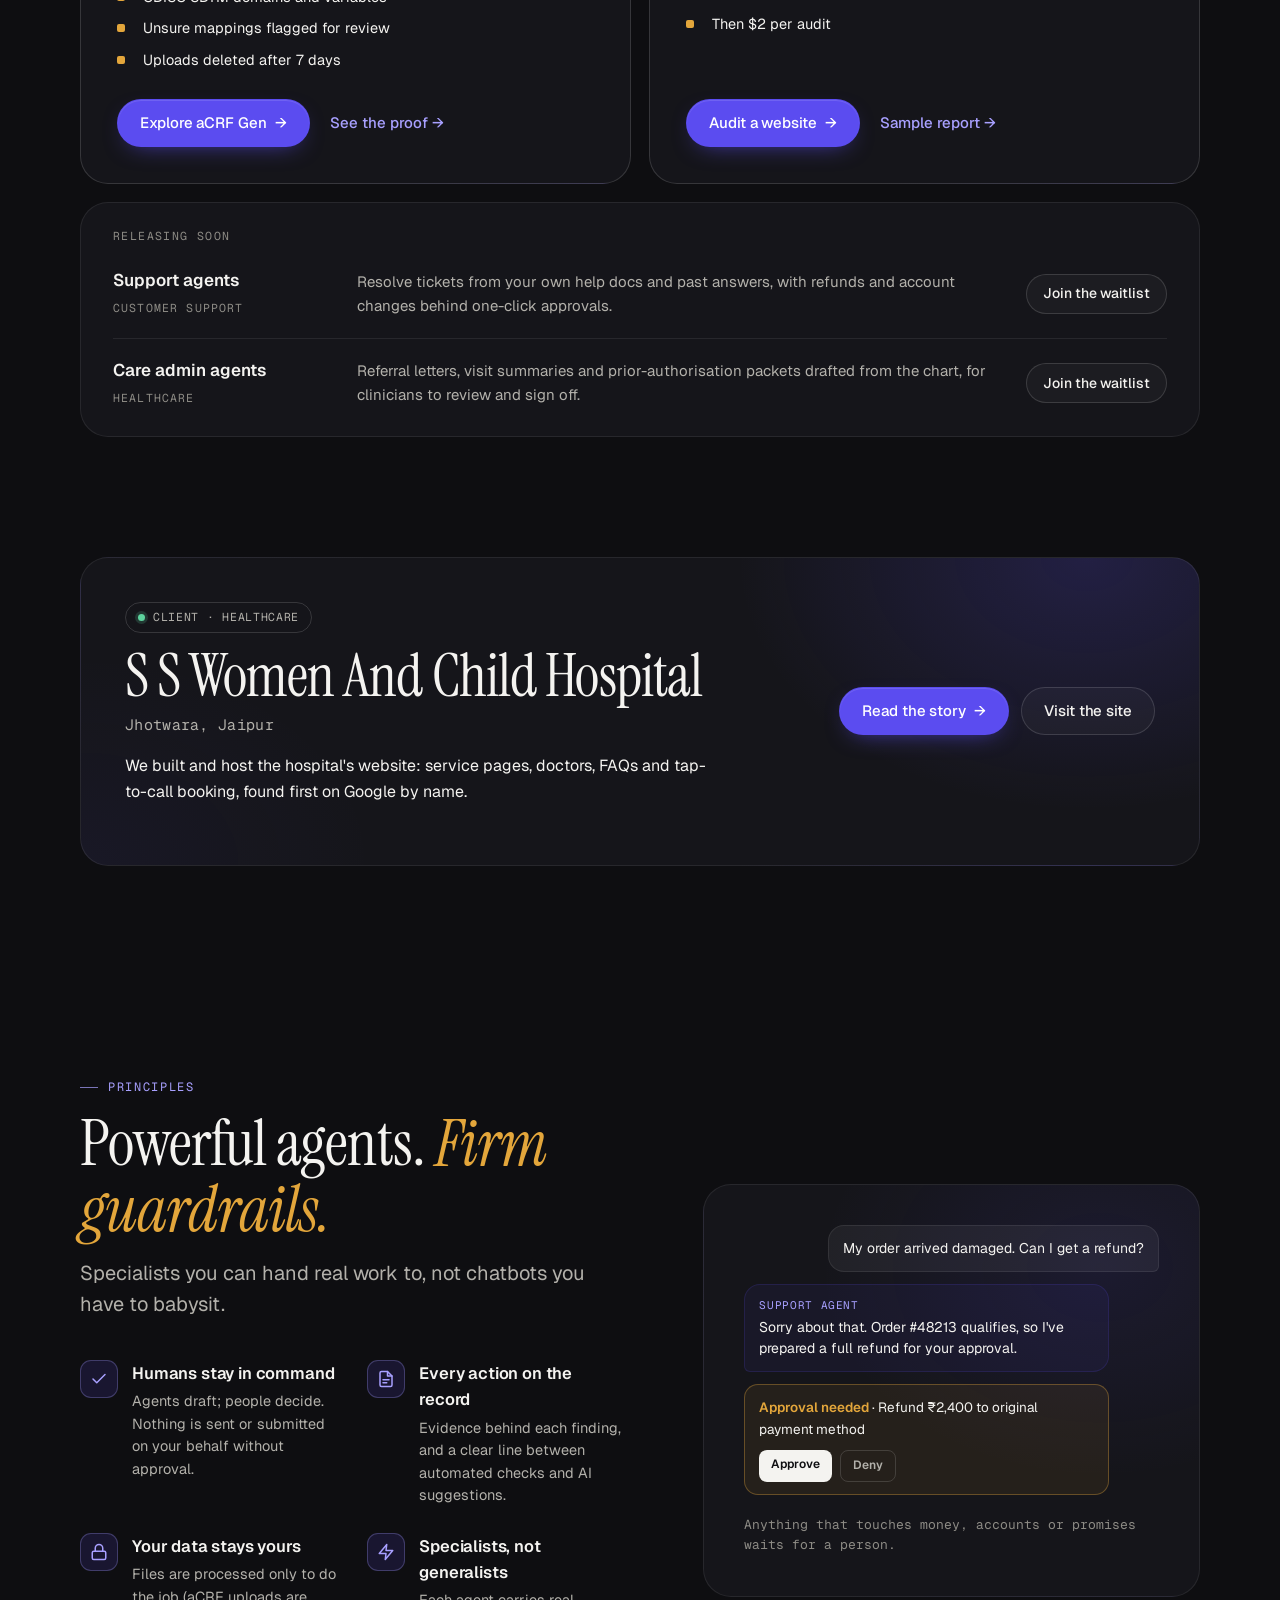
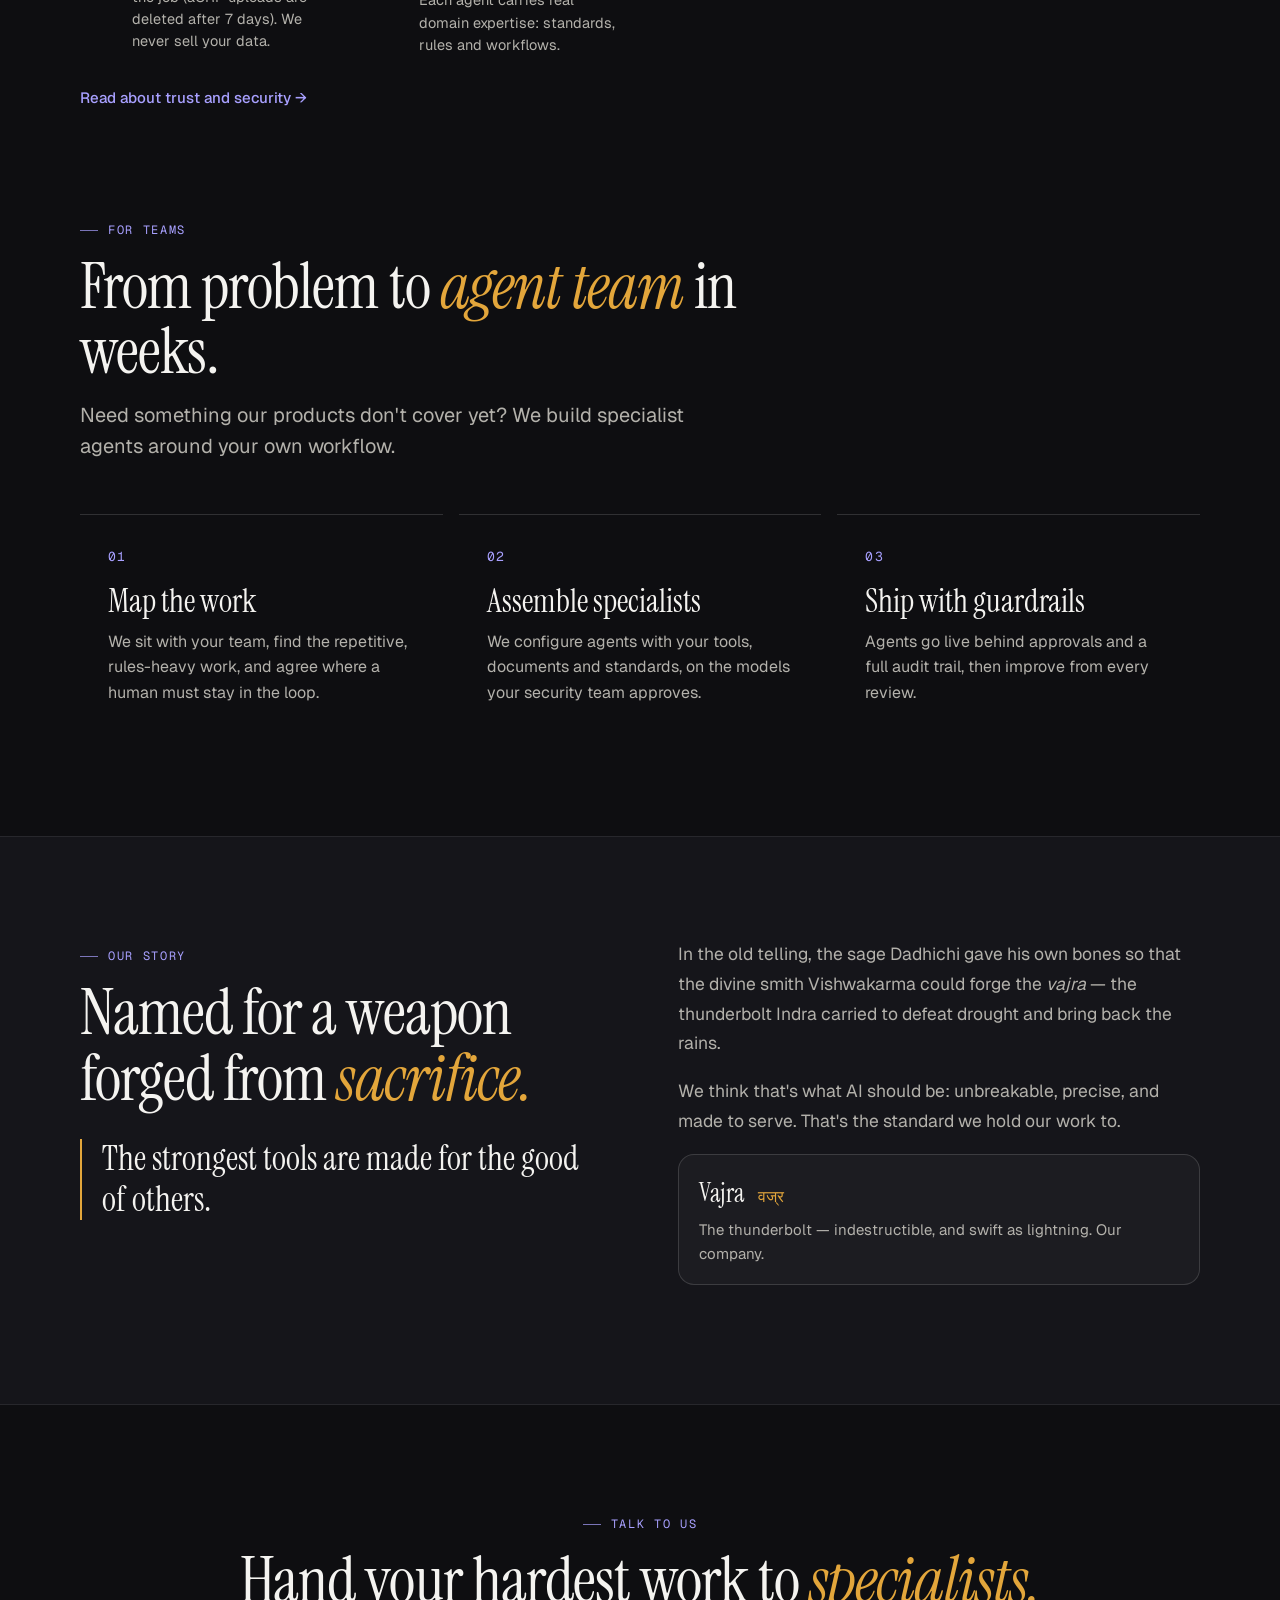
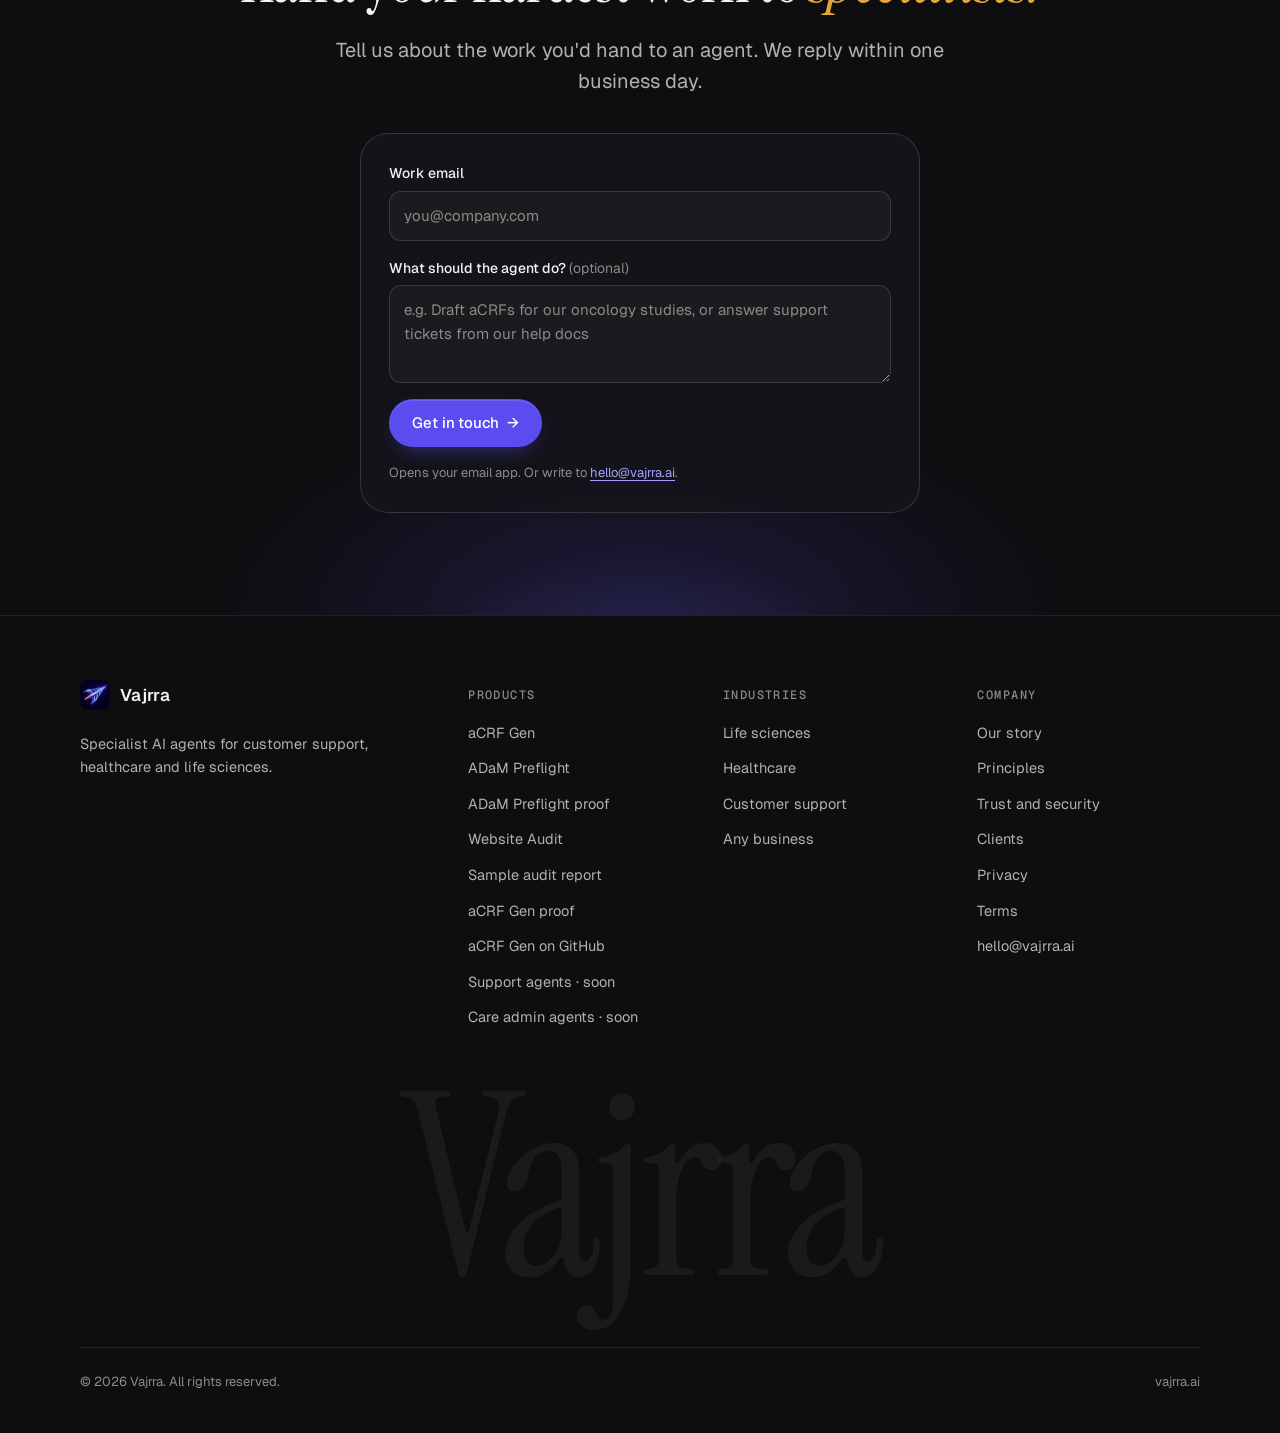
==== commit 3351809f: "Add ADaM Preflight: product page and proof on the CDISC pilot - preflight.html: what ADaM Preflight " ====
--- a/index.html
+++ b/index.html
@@ -19,7 +19,7 @@
   <link rel="preconnect" href="https://fonts.googleapis.com" />
   <link rel="preconnect" href="https://fonts.gstatic.com" crossorigin />
   <link href="https://fonts.googleapis.com/css2?family=Geist:wght@400;500;600;700&family=Geist+Mono:wght@400;500&family=Instrument+Serif:ital@0;1&display=swap" rel="stylesheet" />
-  <link rel="stylesheet" href="styles.css?v=9" />
+  <link rel="stylesheet" href="styles.css?v=10" />
   <script type="application/ld+json">
     {"@context":"https://schema.org","@graph":[{"@type":"Organization","@id":"https://vajrra.ai/#org","name":"Vajrra","url":"https://vajrra.ai/","logo":"https://vajrra.ai/assets/logo-mark.png","email":"hello@vajrra.ai","description":"Vajrra builds specialist AI agents for customer support, healthcare and life sciences."},{"@type":"WebSite","@id":"https://vajrra.ai/#site","url":"https://vajrra.ai/","name":"Vajrra","publisher":{"@id":"https://vajrra.ai/#org"}}]}
   </script>
@@ -38,6 +38,7 @@
               <div class="menu-group">
                 <span class="menu-label">Life sciences</span>
                 <a class="menu-link" href="acrf.html"><strong>aCRF Gen <em class="badge">Early access</em></strong><small>SDTM-annotated CRFs, drafted in minutes.</small></a>
+                <a class="menu-link" href="preflight.html"><strong>ADaM Preflight <em class="badge">Early access</em></strong><small>ADaM specs and datasets, checked against CDISC rules.</small></a>
               </div>
               <div class="menu-group">
                 <span class="menu-label">Any business</span>
@@ -71,6 +72,7 @@
     <div class="mobile-menu" id="mobile-menu">
       <span class="mobile-label">Products</span>
       <a href="acrf.html">aCRF Gen <em class="badge">Early access</em></a>
+      <a href="preflight.html">ADaM Preflight <em class="badge">Early access</em></a>
       <a href="audit.html">Website Audit <em class="badge">New</em></a>
       <a href="#customer-support">Support agents <em class="badge soon">Soon</em></a>
       <a href="#healthcare">Care admin agents <em class="badge soon">Soon</em></a>
@@ -301,7 +303,7 @@
         </div>
         <div>
           <h4>Products</h4>
-          <ul><li><a href="acrf.html">aCRF Gen</a></li><li><a href="audit.html">Website Audit</a></li><li><a href="sample-report.html">Sample audit report</a></li><li><a href="proof.html">aCRF Gen proof</a></li><li><a href="https://github.com/himanshuoo7/CRF_Annotation" rel="noopener">aCRF Gen on GitHub</a></li><li><a href="#customer-support">Support agents · soon</a></li><li><a href="#healthcare">Care admin agents · soon</a></li></ul>
+          <ul><li><a href="acrf.html">aCRF Gen</a></li><li><a href="preflight.html">ADaM Preflight</a></li><li><a href="preflight-proof.html">ADaM Preflight proof</a></li><li><a href="audit.html">Website Audit</a></li><li><a href="sample-report.html">Sample audit report</a></li><li><a href="proof.html">aCRF Gen proof</a></li><li><a href="https://github.com/himanshuoo7/CRF_Annotation" rel="noopener">aCRF Gen on GitHub</a></li><li><a href="#customer-support">Support agents · soon</a></li><li><a href="#healthcare">Care admin agents · soon</a></li></ul>
         </div>
         <div>
           <h4>Industries</h4>
--- a/styles.css
+++ b/styles.css
@@ -287,6 +287,8 @@
 .anno { justify-self: start; font-family: var(--mono); font-size: 12px; padding: 5px 9px; border-radius: 6px; border: 1.5px solid; background: #fff; line-height: 1.4; }
 .anno.vs { border-color: #2f7fe0; color: #1d5fb0; background: #eef5ff; }
 .anno.dm { border-color: #c2851f; color: #8a5a10; background: #fff6e6; }
+.anno.err { border-color: #d6455d; color: #a3243b; background: #fdeef1; }
+.anno.warn { border-color: #c2851f; color: #8a5a10; background: #fff6e6; }
 .anno.note { border-style: dashed; border-color: #8a839f; color: #5f5876; background: #f4f2f8; }
 
 /* principles bento */
@@ -556,3 +558,7 @@
 .account-menu button, .mobile-signout button { width: 100%; text-align: left; padding: 9px 10px; border: 0; border-radius: 10px; background: none; color: var(--text); font: inherit; font-size: 14.5px; cursor: pointer; }
 .account-menu button:hover { background: var(--surface-2); }
 .mobile-signout button { padding: 12px 0; color: var(--muted); font-size: 16px; }
+
+/* ADaM Preflight: install line */
+.code-block { max-width: 640px; margin: 28px 0 0; padding: 16px 20px; border: 1px solid var(--line-2); border-radius: 12px; background: var(--bg-2); overflow-x: auto; }
+.code-block code { font-family: var(--mono); font-size: 14px; color: var(--text); white-space: pre; }
